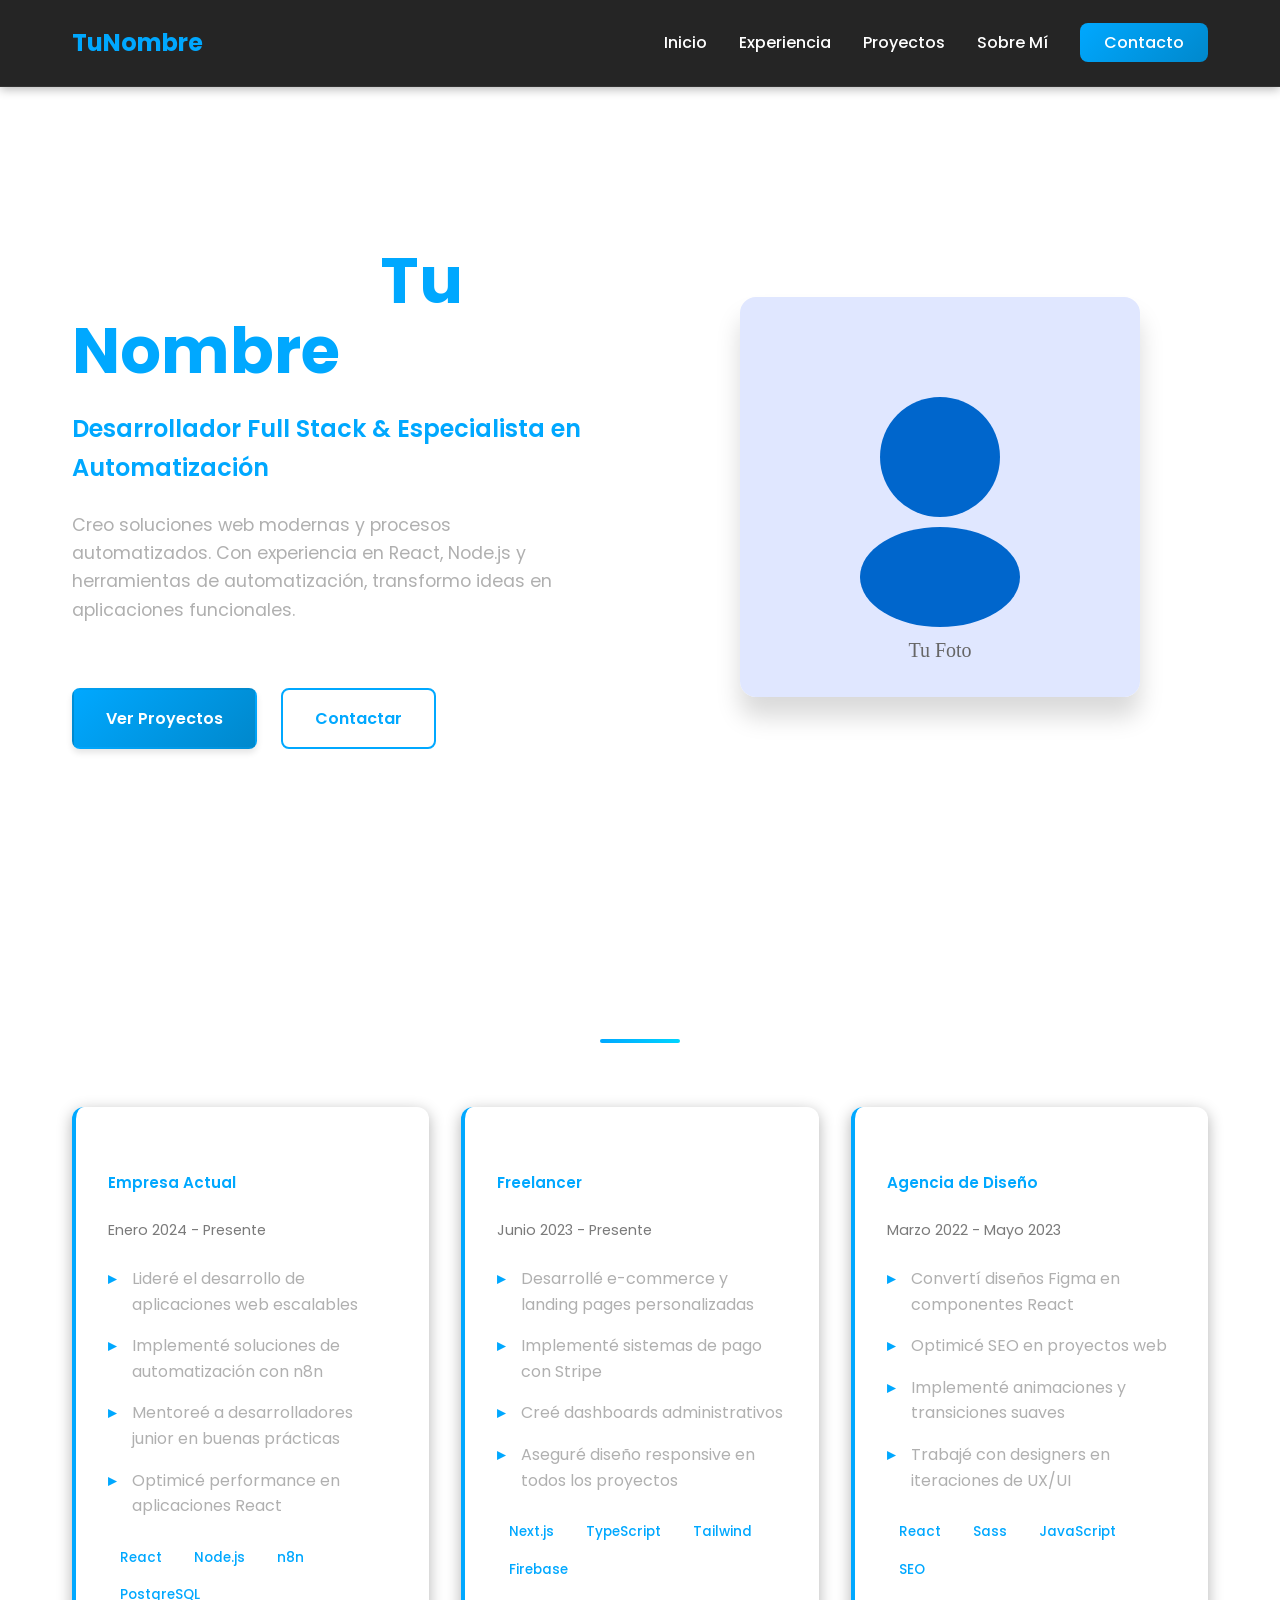
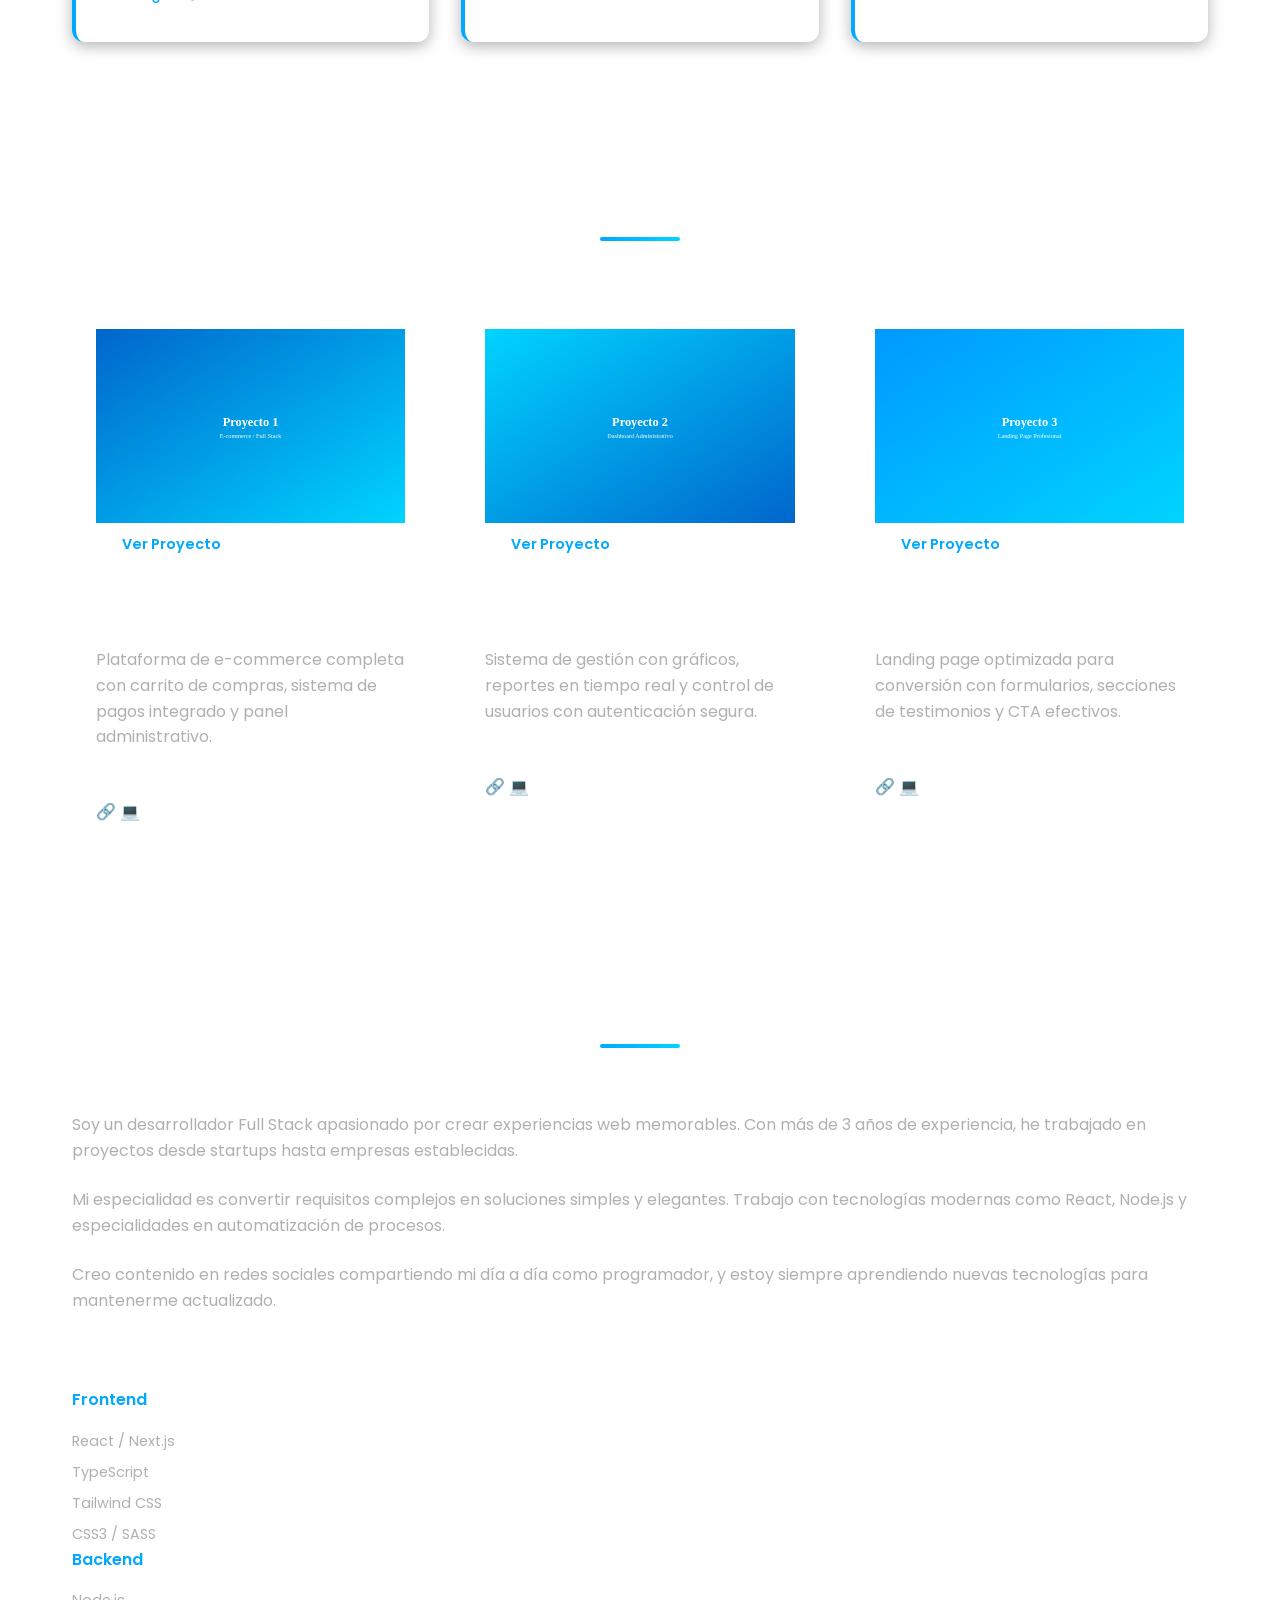
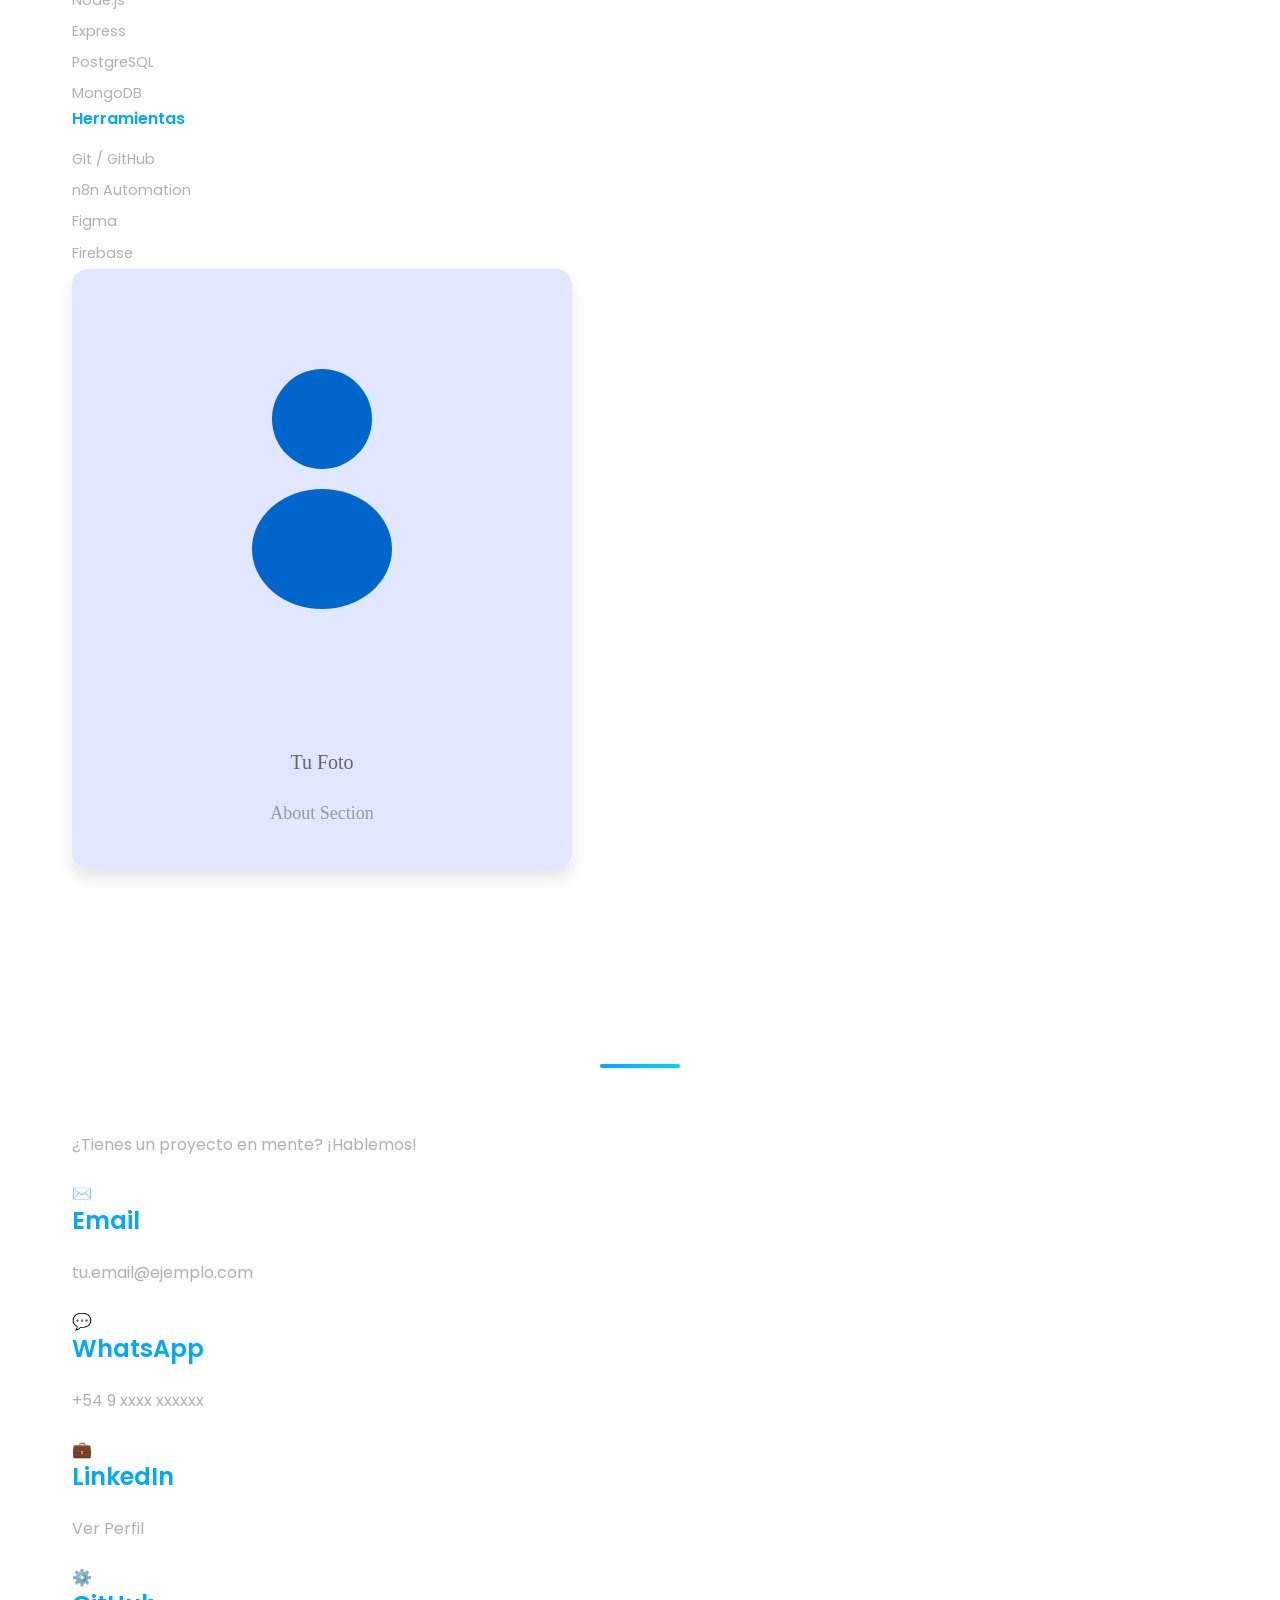
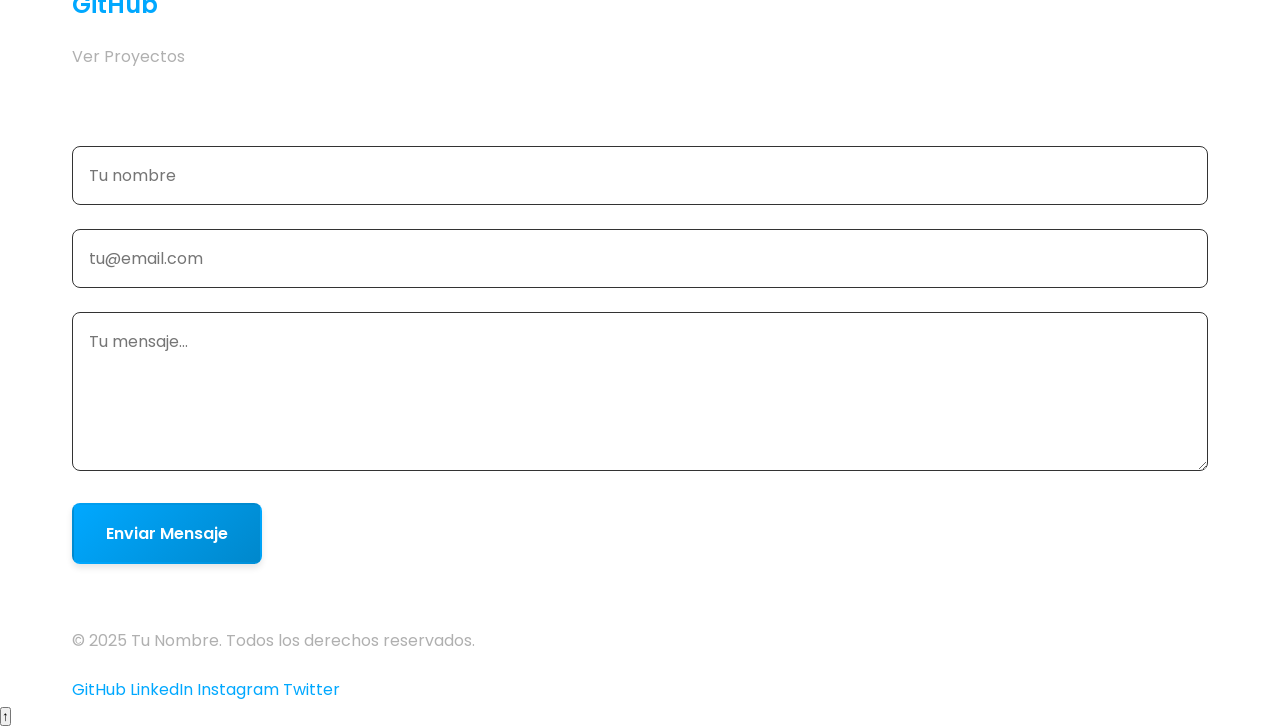
==== index.html @ 79c23ae3 "Initial commit - Portfolio Template (100% Vanilla HTML/CSS/JS)" ====
<!DOCTYPE html>
<html lang="es">
<head>
    <meta charset="UTF-8">
    <meta name="viewport" content="width=device-width, initial-scale=1.0">
    <meta name="description" content="Portfolio profesional - Desarrollador Full Stack">
    <meta name="author" content="Tu Nombre">
    <title>Mi Portfolio | Desarrollador Full Stack</title>
    
    <!-- Preconnect para Google Fonts -->
    <link rel="preconnect" href="https://fonts.googleapis.com">
    <link rel="preconnect" href="https://fonts.gstatic.com" crossorigin>
    
    <!-- Google Fonts -->
    <link href="https://fonts.googleapis.com/css2?family=Poppins:wght@300;400;500;600;700&family=JetBrains+Mono:wght@400;600&display=swap" rel="stylesheet">
    
    <!-- CSS -->
    <link rel="stylesheet" href="css/styles.css">
</head>
<body>
    <!-- Navigation -->
    <nav class="navbar" id="navbar">
        <div class="navbar-container">
            <div class="navbar-brand">
                <a href="#top" class="logo">TuNombre</a>
            </div>
            
            <button class="mobile-menu-btn" id="mobileMenuBtn" aria-label="Toggle menu">
                <span class="hamburger"></span>
            </button>
            
            <ul class="nav-menu" id="navMenu">
                <li><a href="#top" class="nav-link">Inicio</a></li>
                <li><a href="#experiencia" class="nav-link">Experiencia</a></li>
                <li><a href="#proyectos" class="nav-link">Proyectos</a></li>
                <li><a href="#sobre-mi" class="nav-link">Sobre Mí</a></li>
                <li><a href="#contacto" class="nav-link cta">Contacto</a></li>
            </ul>
        </div>
    </nav>

    <!-- Hero Section -->
    <section class="hero" id="top">
        <div class="container">
            <div class="hero-content">
                <h1 class="hero-title">Hola, soy <span class="highlight">Tu Nombre</span></h1>
                <p class="hero-subtitle">Desarrollador Full Stack & Especialista en Automatización</p>
                <p class="hero-description">
                    Creo soluciones web modernas y procesos automatizados. Con experiencia en React, 
                    Node.js y herramientas de automatización, transformo ideas en aplicaciones funcionales.
                </p>
                <div class="hero-buttons">
                    <a href="#proyectos" class="btn btn-primary">Ver Proyectos</a>
                    <a href="#contacto" class="btn btn-secondary">Contactar</a>
                </div>
            </div>
            <div class="hero-image">
                <img src="assets/images/profile.svg" alt="Tu Nombre" class="profile-img" loading="lazy">
            </div>
        </div>
    </section>

    <!-- Experience Section -->
    <section class="experience" id="experiencia">
        <div class="container">
            <h2 class="section-title">Experiencia Laboral</h2>
            
            <div class="experience-grid">
                <!-- Experience Card 1 -->
                <div class="experience-card">
                    <div class="experience-header">
                        <h3>Desarrollador Senior</h3>
                        <p class="company">Empresa Actual</p>
                    </div>
                    <p class="date">Enero 2024 - Presente</p>
                    <ul class="responsibilities">
                        <li>Lideré el desarrollo de aplicaciones web escalables</li>
                        <li>Implementé soluciones de automatización con n8n</li>
                        <li>Mentoreé a desarrolladores junior en buenas prácticas</li>
                        <li>Optimicé performance en aplicaciones React</li>
                    </ul>
                    <div class="tech-stack">
                        <span class="tech-tag">React</span>
                        <span class="tech-tag">Node.js</span>
                        <span class="tech-tag">n8n</span>
                        <span class="tech-tag">PostgreSQL</span>
                    </div>
                </div>

                <!-- Experience Card 2 -->
                <div class="experience-card">
                    <div class="experience-header">
                        <h3>Desarrollador Full Stack</h3>
                        <p class="company">Freelancer</p>
                    </div>
                    <p class="date">Junio 2023 - Presente</p>
                    <ul class="responsibilities">
                        <li>Desarrollé e-commerce y landing pages personalizadas</li>
                        <li>Implementé sistemas de pago con Stripe</li>
                        <li>Creé dashboards administrativos</li>
                        <li>Aseguré diseño responsive en todos los proyectos</li>
                    </ul>
                    <div class="tech-stack">
                        <span class="tech-tag">Next.js</span>
                        <span class="tech-tag">TypeScript</span>
                        <span class="tech-tag">Tailwind</span>
                        <span class="tech-tag">Firebase</span>
                    </div>
                </div>

                <!-- Experience Card 3 -->
                <div class="experience-card">
                    <div class="experience-header">
                        <h3>Front-End Developer</h3>
                        <p class="company">Agencia de Diseño</p>
                    </div>
                    <p class="date">Marzo 2022 - Mayo 2023</p>
                    <ul class="responsibilities">
                        <li>Convertí diseños Figma en componentes React</li>
                        <li>Optimicé SEO en proyectos web</li>
                        <li>Implementé animaciones y transiciones suaves</li>
                        <li>Trabajé con designers en iteraciones de UX/UI</li>
                    </ul>
                    <div class="tech-stack">
                        <span class="tech-tag">React</span>
                        <span class="tech-tag">Sass</span>
                        <span class="tech-tag">JavaScript</span>
                        <span class="tech-tag">SEO</span>
                    </div>
                </div>
            </div>
        </div>
    </section>

    <!-- Projects Section -->
    <section class="projects" id="proyectos">
        <div class="container">
            <h2 class="section-title">Proyectos Destacados</h2>
            
            <div class="projects-grid">
                <!-- Project 1 -->
                <div class="project-card">
                    <div class="project-image">
                        <img src="assets/images/project1.svg" alt="Nombre del Proyecto 1" loading="lazy">
                        <div class="project-overlay">
                            <a href="https://ejemplo1.com" target="_blank" class="btn btn-small">Ver Proyecto</a>
                        </div>
                    </div>
                    <div class="project-content">
                        <h3>E-commerce Tienda Online</h3>
                        <p class="project-description">
                            Plataforma de e-commerce completa con carrito de compras, 
                            sistema de pagos integrado y panel administrativo.
                        </p>
                        <div class="project-tech">
                            <span>Next.js</span>
                            <span>Tailwind</span>
                            <span>Stripe</span>
                            <span>PostgreSQL</span>
                        </div>
                        <div class="project-links">
                            <a href="https://ejemplo1.com" target="_blank" class="link-icon" title="Ver en vivo">🔗</a>
                            <a href="https://github.com" target="_blank" class="link-icon" title="Ver código">💻</a>
                        </div>
                    </div>
                </div>

                <!-- Project 2 -->
                <div class="project-card">
                    <div class="project-image">
                        <img src="assets/images/project2.svg" alt="Nombre del Proyecto 2" loading="lazy">
                        <div class="project-overlay">
                            <a href="https://ejemplo2.com" target="_blank" class="btn btn-small">Ver Proyecto</a>
                        </div>
                    </div>
                    <div class="project-content">
                        <h3>Dashboard Administrativo</h3>
                        <p class="project-description">
                            Sistema de gestión con gráficos, reportes en tiempo real 
                            y control de usuarios con autenticación segura.
                        </p>
                        <div class="project-tech">
                            <span>React</span>
                            <span>Chart.js</span>
                            <span>Node.js</span>
                            <span>MongoDB</span>
                        </div>
                        <div class="project-links">
                            <a href="https://ejemplo2.com" target="_blank" class="link-icon" title="Ver en vivo">🔗</a>
                            <a href="https://github.com" target="_blank" class="link-icon" title="Ver código">💻</a>
                        </div>
                    </div>
                </div>

                <!-- Project 3 -->
                <div class="project-card">
                    <div class="project-image">
                        <img src="assets/images/project3.svg" alt="Nombre del Proyecto 3" loading="lazy">
                        <div class="project-overlay">
                            <a href="https://ejemplo3.com" target="_blank" class="btn btn-small">Ver Proyecto</a>
                        </div>
                    </div>
                    <div class="project-content">
                        <h3>Landing Page Profesional</h3>
                        <p class="project-description">
                            Landing page optimizada para conversión con formularios, 
                            secciones de testimonios y CTA efectivos.
                        </p>
                        <div class="project-tech">
                            <span>HTML5</span>
                            <span>CSS3</span>
                            <span>JavaScript</span>
                            <span>Responsive</span>
                        </div>
                        <div class="project-links">
                            <a href="https://ejemplo3.com" target="_blank" class="link-icon" title="Ver en vivo">🔗</a>
                            <a href="https://github.com" target="_blank" class="link-icon" title="Ver código">💻</a>
                        </div>
                    </div>
                </div>
            </div>
        </div>
    </section>

    <!-- About Section -->
    <section class="about" id="sobre-mi">
        <div class="container">
            <h2 class="section-title">Sobre Mí</h2>
            
            <div class="about-content">
                <div class="about-text">
                    <p>
                        Soy un desarrollador Full Stack apasionado por crear experiencias web memorables. 
                        Con más de 3 años de experiencia, he trabajado en proyectos desde startups hasta empresas establecidas.
                    </p>
                    <p>
                        Mi especialidad es convertir requisitos complejos en soluciones simples y elegantes. 
                        Trabajo con tecnologías modernas como React, Node.js y especialidades en automatización de procesos.
                    </p>
                    <p>
                        Creo contenido en redes sociales compartiendo mi día a día como programador, 
                        y estoy siempre aprendiendo nuevas tecnologías para mantenerme actualizado.
                    </p>
                    
                    <div class="skills-section">
                        <h3>Habilidades Principales</h3>
                        <div class="skills-grid">
                            <div class="skill-group">
                                <h4>Frontend</h4>
                                <ul>
                                    <li>React / Next.js</li>
                                    <li>TypeScript</li>
                                    <li>Tailwind CSS</li>
                                    <li>CSS3 / SASS</li>
                                </ul>
                            </div>
                            <div class="skill-group">
                                <h4>Backend</h4>
                                <ul>
                                    <li>Node.js</li>
                                    <li>Express</li>
                                    <li>PostgreSQL</li>
                                    <li>MongoDB</li>
                                </ul>
                            </div>
                            <div class="skill-group">
                                <h4>Herramientas</h4>
                                <ul>
                                    <li>Git / GitHub</li>
                                    <li>n8n Automation</li>
                                    <li>Figma</li>
                                    <li>Firebase</li>
                                </ul>
                            </div>
                        </div>
                    </div>
                </div>
                
                <div class="about-image">
                    <img src="assets/images/about.svg" alt="Sobre mí" class="about-img" loading="lazy">
                </div>
            </div>
        </div>
    </section>

    <!-- Contact Section -->
    <section class="contact" id="contacto">
        <div class="container">
            <h2 class="section-title">Contacto</h2>
            
            <div class="contact-content">
                <p class="contact-intro">¿Tienes un proyecto en mente? ¡Hablemos!</p>
                
                <div class="contact-methods">
                    <a href="mailto:tu.email@ejemplo.com" class="contact-card">
                        <div class="contact-icon">✉️</div>
                        <h3>Email</h3>
                        <p>tu.email@ejemplo.com</p>
                    </a>
                    
                    <a href="https://wa.me/tunumero" target="_blank" class="contact-card">
                        <div class="contact-icon">💬</div>
                        <h3>WhatsApp</h3>
                        <p>+54 9 xxxx xxxxxx</p>
                    </a>
                    
                    <a href="https://linkedin.com/in/tunombre" target="_blank" class="contact-card">
                        <div class="contact-icon">💼</div>
                        <h3>LinkedIn</h3>
                        <p>Ver Perfil</p>
                    </a>
                    
                    <a href="https://github.com/tunombre" target="_blank" class="contact-card">
                        <div class="contact-icon">⚙️</div>
                        <h3>GitHub</h3>
                        <p>Ver Proyectos</p>
                    </a>
                </div>

                <div class="contact-form">
                    <h3>Envíame un mensaje</h3>
                    <form id="contactForm" class="form">
                        <div class="form-group">
                            <input 
                                type="text" 
                                id="name" 
                                name="name" 
                                placeholder="Tu nombre" 
                                required
                                aria-label="Nombre"
                            >
                        </div>
                        
                        <div class="form-group">
                            <input 
                                type="email" 
                                id="email" 
                                name="email" 
                                placeholder="tu@email.com" 
                                required
                                aria-label="Email"
                            >
                        </div>
                        
                        <div class="form-group">
                            <textarea 
                                id="message" 
                                name="message" 
                                placeholder="Tu mensaje..." 
                                rows="5" 
                                required
                                aria-label="Mensaje"
                            ></textarea>
                        </div>
                        
                        <button type="submit" class="btn btn-primary">Enviar Mensaje</button>
                        <p id="formMessage" class="form-message" style="display: none;"></p>
                    </form>
                </div>
            </div>
        </div>
    </section>

    <!-- Footer -->
    <footer class="footer">
        <div class="container">
            <div class="footer-content">
                <p>&copy; 2025 Tu Nombre. Todos los derechos reservados.</p>
                <div class="social-links">
                    <a href="https://github.com/tunombre" target="_blank" aria-label="GitHub">GitHub</a>
                    <a href="https://linkedin.com/in/tunombre" target="_blank" aria-label="LinkedIn">LinkedIn</a>
                    <a href="https://instagram.com/tunombre" target="_blank" aria-label="Instagram">Instagram</a>
                    <a href="https://twitter.com/tunombre" target="_blank" aria-label="Twitter">Twitter</a>
                </div>
            </div>
        </div>
    </footer>

    <!-- Scroll to Top Button -->
    <button class="scroll-to-top" id="scrollToTop" aria-label="Ir al inicio">↑</button>

    <!-- JavaScript -->
    <script src="js/main.js" defer></script>
</body>
</html>
---- css/styles.css ----
/* ==========================================
   VARIABLES & BASE STYLES
   ========================================== */

:root {
    /* Colors - Dark Theme */
    --primary-color: #00a8ff;
    --primary-dark: #0088cc;
    --primary-light: #1a3a52;
    --secondary-color: #00d4ff;
    --text-dark: #ffffff;
    --text-light: #b0b0b0;
    --text-lighter: #7a7a7a;
    --bg-dark: #0f0f0f;
    --bg-card: #1a1a1a;
    --bg-light: #252525;
    --border-color: #333333;
    --success: #10b981;
    --error: #ff6b6b;
    --warning: #ffa500;

    /* Typography */
    --font-primary: 'Poppins', sans-serif;
    --font-mono: 'JetBrains Mono', monospace;

    /* Spacing */
    --spacing-xs: 0.5rem;
    --spacing-sm: 1rem;
    --spacing-md: 1.5rem;
    --spacing-lg: 2rem;
    --spacing-xl: 3rem;
    --spacing-2xl: 4rem;

    /* Breakpoints */
    --breakpoint-mobile: 480px;
    --breakpoint-tablet: 768px;
    --breakpoint-desktop: 1024px;
    --breakpoint-wide: 1280px;

    /* Transitions */
    --transition-fast: 0.2s ease;
    --transition-normal: 0.3s ease;
    --transition-slow: 0.5s ease;

    /* Shadows */
    --shadow-sm: 0 1px 2px rgba(0, 0, 0, 0.05);
    --shadow-md: 0 4px 6px rgba(0, 0, 0, 0.1);
    --shadow-lg: 0 10px 15px rgba(0, 0, 0, 0.1);
    --shadow-xl: 0 20px 25px rgba(0, 0, 0, 0.15);
}

/* Dark theme is default - no additional dark mode needed */

/* ==========================================
   RESET & GLOBAL
   ========================================== */

* {
    margin: 0;
    padding: 0;
    box-sizing: border-box;
}

html {
    scroll-behavior: smooth;
    scroll-padding-top: 80px;
}

body {
    font-family: var(--font-primary);
    color: var(--text-dark);
    background-color: var(--bg-white);
    line-height: 1.6;
    overflow-x: hidden;
}

a {
    color: var(--primary-color);
    text-decoration: none;
    transition: color var(--transition-fast);
}
dark
a:hover {
    color: var(--primary-dark);
}

img {
    max-width: 100%;
    height: auto;
    display: block;
}

/* ==========================================
   TYPOGRAPHY
   ========================================== */

h1, h2, h3, h4, h5, h6 {
    font-weight: 600;
    line-height: 1.2;
    margin-bottom: var(--spacing-md);
}

h1 { font-size: 3rem; }
h2 { font-size: 2.25rem; }
h3 { font-size: 1.5rem; }
h4 { font-size: 1.25rem; }
h5 { font-size: 1.1rem; }
h6 { font-size: 1rem; }

p {
    margin-bottom: var(--spacing-md);
    color: var(--text-light);
}

.highlight {
    color: var(--primary-color);
    font-weight: 700;
}

/* ==========================================
   CONTAINER & LAYOUT
   ========================================== */

.container {
    max-width: 1200px;
    margin: 0 auto;
    padding: 0 var(--spacing-lg);
}

section {
    padding: var(--spacing-2xl) 0;
}

.section-title {
    text-align: center;
    margin-bottom: var(--spacing-2xl);
    position: relative;
    display: inline-block;
    width: 100%;
}

.section-title::after {
    content: '';
    display: block;
    width: 80px;
    height: 4px;
    background: linear-gradient(90deg, var(--primary-color), var(--secondary-color));
    margin: var(--spacing-md) auto 0;
    border-radius: 2px;
}

/* ==========================================
   BUTTONS
   ========================================== */

.btn {
    display: inline-flex;
    align-items: center;
    justify-content: center;
    padding: var(--spacing-sm) var(--spacing-lg);
    border: 2px solid transparent;
    border-radius: 8px;
    font-weight: 600;
    cursor: pointer;
    transition: all var(--transition-normal);
    font-size: 1rem;
    font-family: var(--font-primary);
    text-transform: none;
}

.btn-primary {
    background: linear-gradient(135deg, var(--primary-color), var(--primary-dark));
    color: var(--bg-white);
    box-shadow: var(--shadow-md);
}

.btn-primary:hover {
    transform: translateY(-2px);
    box-shadow: var(--shadow-lg);
}

.btn-secondary {
    background: transparent;
    color: var(--primary-color);
    border-color: var(--primary-color);
}

.btn-secondary:hover {
    background: var(--primary-light);
}

.btn-small {
    padding: var(--spacing-xs) var(--spacing-md);
    font-size: 0.9rem;
}

/* ==========================================
   FORMS
   ========================================== */

.form-group {
    margin-bottom: var(--spacing-md);
}

.form-group input,
.form-group textarea {
    width: 100%;
    padding: var(--spacing-sm);
    border: 1px solid var(--border-color);
    border-radius: 8px;
    font-family: var(--font-primary);
    font-size: 1rem;
    color: var(--text-dark);
    background-color: rgba(255, 255, 255, 0.05);
    transition: all var(--transition-fast);
}

.form-group input:focus,
.form-group textarea:focus {
    outline: none;
    border-color: var(--primary-color);
    background-color: rgba(0, 168, 255, 0.05);
    box-shadow: 0 0 0 3px rgba(0, 168, 255, 0.1);
}

.form-message {
    margin-top: var(--spacing-md);
    padding: var(--spacing-sm);
    border-radius: 8px;
    font-weight: 500;
}

.form-message.success {
    background-color: #d1fae5;
    color: #065f46;
    border: 1px solid #a7f3d0;
}

.form-message.error {
    background-color: #fee2e2;
    color: #7f1d1d;
    border: 1px solid #fca5a5;
}

/* ==========================================
   NAVBAR
   ========================================== */

.navbar {
    background: rgba(26, 26, 26, 0.95);
    box-shadow: 0 2px 10px rgba(0, 0, 0, 0.3);
    position: sticky;
    top: 0;
    z-index: 1000;
    transition: all var(--transition-normal);
    border-bottom: 1px solid var(--border-color);
}

.navbar.scrolled {
    box-shadow: 0 4px 20px rgba(0, 0, 0, 0.5);
    backdrop-filter: blur(10px);
    background: rgba(15, 15, 15, 0.98);
}

.navbar-container {
    max-width: 1200px;
    margin: 0 auto;
    padding: var(--spacing-md) var(--spacing-lg);
    display: flex;
    justify-content: space-between;
    align-items: center;
}

.navbar-brand {
    display: flex;
    align-items: center;
}

.logo {
    font-size: 1.5rem;
    font-weight: 700;
    color: var(--primary-color);
    transition: transform var(--transition-fast);
}

.logo:hover {
    transform: scale(1.05);
}

.nav-menu {
    display: flex;
    list-style: none;
    gap: var(--spacing-lg);
    align-items: center;
}

.nav-link {
    color: var(--text-dark);
    font-weight: 500;
    position: relative;
    transition: color var(--transition-fast);
}

.nav-link::after {
    content: '';
    position: absolute;
    width: 0;
    height: 2px;
    bottom: -5px;
    left: 0;
    background: var(--primary-color);
    transition: width var(--transition-normal);
}

.nav-link:hover::after {
    width: 100%;
}

.nav-link.cta {
    background: linear-gradient(135deg, var(--primary-color), var(--primary-dark));
    color: var(--bg-white);
    padding: var(--spacing-xs) var(--spacing-md);
    border-radius: 8px;
}

.nav-link.cta::after {
    display: none;
}

/* Mobile Menu */
.mobile-menu-btn {
    display: none;
    background: none;
    border: none;
    cursor: pointer;
    flex-direction: column;
    gap: 6px;
    padding: var(--spacing-xs);
}

.hamburger {
    width: 24px;
    height: 2px;
    background: var(--text-dark);
    border-radius: 2px;
    transition: all var(--transition-normal);
    display: block;
}

.hamburger::before,
.hamburger::after {
    content: '';
    display: block;
    width: 24px;
    height: 2px;
    background: var(--text-dark);
    border-radius: 2px;
    transition: all var(--transition-normal);
}

/* ==========================================
   HERO SECTION
   ========================================== */

.hero {
    padding: var(--spacing-2xl) 0;rgba(0, 168, 255, 0.05) 0%, rgba(0, 212, 255, 0.02) 100%);
    min-height: calc(100vh - 80px);
    display: flex;
    align-items: center;
    border-bottom: 1px solid var(--border-color)
    align-items: center;
}

.hero .container {
    display: grid;
    grid-template-columns: 1fr 1fr;
    gap: var(--spacing-2xl);
    align-items: center;
}

.hero-content {
    display: flex;
    flex-direction: column;
    justify-content: center;
}

.hero-title {
    font-size: clamp(2rem, 5vw, 4rem);
    margin-bottom: var(--spacing-md);
    line-height: 1.1;
}

.hero-subtitle {
    font-size: 1.5rem;
    color: var(--primary-color);
    margin-bottom: var(--spacing-md);
    font-weight: 600;
}

.hero-description {
    font-size: 1.1rem;
    margin-bottom: var(--spacing-lg);
    max-width: 500px;
}

.hero-buttons {
    display: flex;
    gap: var(--spacing-md);
    flex-wrap: wrap;
    margin-top: var(--spacing-lg);
}

.hero-image {
    display: flex;
    justify-content: center;
    align-items: center;
}

.profile-img {
    width: 100%;
    max-width: 400px;
    border-radius: 16px;
    box-shadow: var(--shadow-xl);
    object-fit: cover;
    animation: floatImage 3s ease-in-out infinite;
}

@keyframes floatImage {
    0%, 100% {
        transform: translateY(0px);
    }
    50% {
        transform: translateY(-20px);
    }
}

/* ==========================================
   EXPERIENCE SECTION
   ========================================== */
dark
.experience {
    background: var(--bg-light);
}

.experience-grid {
    display: grid;
    grid-template-columns: repeat(auto-fit, minmax(350px, 1fr));
    gap: var(--spacing-lg);
}

.experience-card {card);
    padding: var(--spacing-lg);
    border-radius: 12px;
    box-shadow: 0 4px 15px rgba(0, 0, 0, 0.3);
    transition: all var(--transition-normal);
    border-left: 4px solid var(--primary-color);
    border: 1px solid var(--bordermal);
    border-left: 4px solid var(--primary-color);
}

.experience-card:hover {
    transform: translateY(-5px);
    box-shadow: var(--shadow-lg);
}

.experience-header {
    margin-bottom: var(--spacing-md);
}

.experience-header h3 {
    font-size: 1.25rem;
    margin-bottom: var(--spacing-xs);
}

.company {
    color: var(--primary-color);
    font-weight: 600;
    font-size: 0.95rem;
}

.date {
    color: var(--text-lighter);
    font-size: 0.9rem;
    margin-bottom: var(--spacing-md);
}

.responsibilities {
    list-style: none;
    margin-bottom: var(--spacing-md);
}

.responsibilities li {
    color: var(--text-light);
    padding-left: var(--spacing-md);
    position: relative;
    margin-bottom: var(--spacing-sm);
}

.responsibilities li::before {
    content: '▸';
    position: absolute;
    left: 0;
    color: var(--primary-color);
    font-weight: bold;
}

.tech-stack {
    display: flex;
    flex-wrap: wrap;
    gap: var(--spacing-xs);
}

.tech-tag {
    display: inlrgba(0, 168, 255, 0.15);
    color: var(--primary-color);
    padding: 4px 12px;
    border-radius: 20px;
    font-size: 0.85rem;
    font-weight: 500;
    border: 1px solid rgba(0, 168, 255, 0.3)em;
    font-weight: 500;
}

/* ==========================================
   PROJECTS SECTION
   ========================================== */

.projects-grid {
    display: grid;
    grid-template-columns: repeat(auto-fit, minmax(320px, 1fr));
    gap: var(--spacing-lg);
}

.project-card {card);
    border-radius: 12px;
    overflow: hidden;
    box-shadow: 0 4px 15px rgba(0, 0, 0, 0.3
    box-shadow: var(--shadow-md);
    transition: all var(--transition-normal);
    border: 1px solid var(--border-color);
}

.project-card:hover {
    transform: translateY(-8px);
    box-shadow: var(--shadow-xl);
}

.project-image {
    position: relative;
    overflow: hidden;
    aspect-ratio: 16 / 10;
    background: var(--bg-light);
}

.project-image img {
    width: 100%;
    height: 100%;
    object-fit: cover;
    transition: transform var(--transition-normal);
}

.project-card:hover .project-image img {
    transform: scale(1.05);
}

.project-overlay {
    position: absolute;
    top: 0;
    left: 0;
    right: 0;
    bottom: 0;
    background: rgba(0, 102, 204, 0.9);
    display: flex;
    align-items: center;
    justify-content: center;
    opacity: 0;
    transition: opacity var(--transition-normal);
}

.project-card:hover .project-overlay {
    opacity: 1;
}

.project-content {
    padding: var(--spacing-lg);
}

.project-content h3 {
    margin-bottom: var(--spacing-sm);
}

.project-description {
    color: var(--text-light);
    font-size: 0.95rem;
    margin-bottom: var(--spacing-md);
}

.project-tech {
    display: flex;
    flex-wrap: wrap;
    gap: var(--spacing-xs);
    margin-bottom: var(--spacing-md);
}

.project-tech sprgba(0, 168, 255, 0.15);
    color: var(--primary-color);
    padding: 4px 12px;
    border-radius: 20px;
    font-size: 0.8rem;
    font-weight: 500;
    border: 1px solid rgba(0, 168, 255, 0.3)0px;
    font-size: 0.8rem;
    font-weight: 500;
}

.project-links {
    display: flex;
    gap: var(--spacing-md);
}

.link-icon {
    font-size: 1.5rem;
    transition: transform var(--transition-fast);
}

.link-icon:hover {
    transform: scale(1.2);
}

/* ==========================================
   ABOUT SECTION
   ========================================== */

.about .container {
    display: grid;
    grid-template-columns: 1fr 1fr;
    gap: var(--spacing-2xl);
    align-items: center;
}

.about-content {
    display: grid;
    grid-template-columns: 1fr 1fr;
    gap: var(--spacing-2xl);
    align-items: center;
}

.about-text p {
    margin-bottom: var(--spacing-md);
    line-height: 1.8;
}

.skills-section {
    margin-top: var(--spacing-lg);
}

.skills-section h3 {
    margin-bottom: var(--spacing-md);
}

.skills-grid {
    display: grid;
    grid-template-columns: repeat(auto-fit, minmax(150px, 1fr));
    gap: var(--spacing-md);
}card);
    padding: var(--spacing-md);
    border-radius: 8px;
    border: 1px solid var(--border-color)
    background: var(--bg-light);
    padding: var(--spacing-md);
    border-radius: 8px;
}

.skill-group h4 {
    color: var(--primary-color);
    margin-bottom: var(--spacing-sm);
    font-size: 1rem;
}

.skill-group ul {
    list-style: none;
}

.skill-group li {
    color: var(--text-light);
    font-size: 0.9rem;
    padding: 4px 0;
}

.about-image {
    text-align: center;
}

.about-img {
    border-radius: 16px;
    box-shadow: var(--shadow-lg);
    max-width: 100%;
}

/* ==========================================
   CONTACT SECTION
   ========================================== */

.contact {rgba(0, 168, 255, 0.08) 0%, rgba(0, 212, 255, 0.03
    background: linear-gradient(135deg, var(--primary-light) 0%, var(--bg-light) 100%);
}

.contact-intro {
    text-align: center;
    font-size: 1.25rem;
    margin-bottom: var(--spacing-2xl);
}

.contact-methods {
    display: grid;
    grid-template-columns: repeat(auto-fit, minmax(200px, 1fr));
    gap: var(--spacing-lg);
    margin-bottom: var(--spacing-2xl);
}

.contact-card {card);
    padding: var(--spacing-lg);
    border-radius: 12px;
    text-align: center;
    box-shadow: 0 4px 15px rgba(0, 0, 0, 0.3);
    transition: all var(--transition-normal);
    border: 1px solid var(--border-color)ion-normal);
    border: 2px solid transparent;
}

.contact-card:hover {
    transform: translateY(-5px);
    border-color: var(--primary-color);
    box-shadow: var(--shadow-lg);
}

.contact-icon {
    font-size: 2.5rem;
    margin-bottom: var(--spacing-md);
}

.contact-card h3 {
    margin-bottom: var(--spacing-sm);
}

.contact-card p {
    margin: 0;
}

.contact-form {
    background: var(--bg-card);
    padding: var(--spacing-2xl);
    border-radius: 12px;
    box-shadow: 0 4px 15px rgba(0, 0, 0, 0.3);
    max-width: 600px;
    margin: 0 auto;
    border: 1px solid var(--border-color);
}

.contact-form h3 {
    text-align: center;
    margin-bottom: var(--spacing-lg);
}

.contact-form .btn {
    width: 100%;
    margin-top: var(--spacing-md);
}

/* ==========================================
   FOOTERbg-card);
    color: var(--text-dark);
    padding: var(--spacing-lg) 0;
    border-top: 1px solid var(--border-color)
.footer {
    background: var(--text-dark);
    color: var(--bg-white);
    padding: var(--spacing-lg) 0;
}

.footer-content {
    display: flex;
    justify-content: space-between;
    align-items: center;
    flex-wrap: wrap;
    gap: var(--spacing-lg);
}

.footer-content p {
    margin: 0;
    color: var(--text-lighter);
}

.social-links {
    display: flex;
    gap: var(--sptext-light);
}

.social-links a {
    color: var(--bg-white);
    transition: color var(--transition-fast);
}

.social-links a:hover {
    color: var(--primary-color);
}

/* ==========================================
   SCROLL TO TOP BUTTON
   ========================================== */

.scroll-to-top {
    position: fixed;
    bottom: 2rem;
    right: 2rem;
    width: 50px;
    height: 50px;
    background: linear-gradient(135deg, var(--primary-color), var(--primary-dark));
    color: var(--bg-white);
    border: none;
    border-radius: 50%;
    cursor: pointer;
    font-size: 1.5rem;
    display: none;
    align-items: center;
    justify-content: center;
    box-shadow: var(--shadow-lg);
    transition: all var(--transition-normal);
    z-index: 999;
}

.scroll-to-top.visible {
    display: flex;
}

.scroll-to-top:hover {
    transform: translateY(-5px);
    box-shadow: var(--shadow-xl);
}

/* ==========================================
   RESPONSIVE DESIGN
   ========================================== */

/* Tablet (768px) */
@media (max-width: 768px) {
    :root {
        --spacing-xl: 2rem;
        --spacing-2xl: 3rem;
    }

    h1 { font-size: 2rem; }
    h2 { font-size: 1.75rem; }

    .container {
        padding: 0 var(--spacing-md);
    }

    section {
        padding: var(--spacing-xl) 0;
    }

    /* Navbar */
    .mobile-menu-btn {
        display: flex;
    }

    .nav-menu {
        position: absolute;card);
        flex-direction: column;
        gap: 0;
        max-height: 0;
        overflow: hidden;
        transition: max-height var(--transition-normal);
        box-shadow: 0 4px 15px rgba(0, 0, 0, 0.3);
        border-bottom: 1px solid var(--border-color
        max-height: 0;
        overflow: hidden;
        transition: max-height var(--transition-normal);
        box-shadow: var(--shadow-md);
    }

    .nav-menu.active {
        max-height: 400px;
    }rgba(255, 255, 255, 0.1

    .nav-menu li {
        width: 100%;
        border-bottom: 1px solid var(--border-color);
    }

    .nav-menu li a {
        display: block;
        padding: var(--spacing-md) var(--spacing-lg);
    }

    .nav-link::after {
        display: none;
    }

    /* Hero */
    .hero .container {
        grid-template-columns: 1fr;
    }

    .hero-buttons {
        flex-direction: column;
    }

    .btn {
        width: 100%;
    }

    /* About */
    .about .container,
    .about-content {
        grid-template-columns: 1fr;
    }

    /* Footer */
    .footer-content {
        flex-direction: column;
        text-align: center;
    }

    .social-links {
        justify-content: center;
    }
}

/* Mobile (480px) */
@media (max-width: 480px) {
    :root {
        --spacing-lg: 1rem;
        --spacing-xl: 1.5rem;
        --spacing-2xl: 2rem;
    }

    h1 { font-size: 1.5rem; }
    h2 { font-size: 1.25rem; }
    h3 { font-size: 1.1rem; }

    .hero-title {
        font-size: 1.5rem;
    }

    .hero-subtitle {
        font-size: 1.1rem;
    }

    .section-title::after {
        width: 60px;
    }

    .experience-grid,
    .projects-grid,
    .contact-methods {
        grid-template-columns: 1fr;
    }

    .contact-form {
        padding: var(--spacing-lg);
    }

    .skills-grid {
        grid-template-columns: 1fr;
    }

    .scroll-to-top {
        width: 40px;
        height: 40px;
        font-size: 1.2rem;
        bottom: 1rem;
        right: 1rem;
    }

    .btn {
        padding: var(--spacing-sm) var(--spacing-md);
        font-size: 0.9rem;
    }
}

/* Print Styles */
@media print {
    .navbar,
    .scroll-to-top,
    .contact-form {
        display: none;
    }

    body {
        background: var(--bg-white);
    }

    a {
        color: inherit;
    }
}
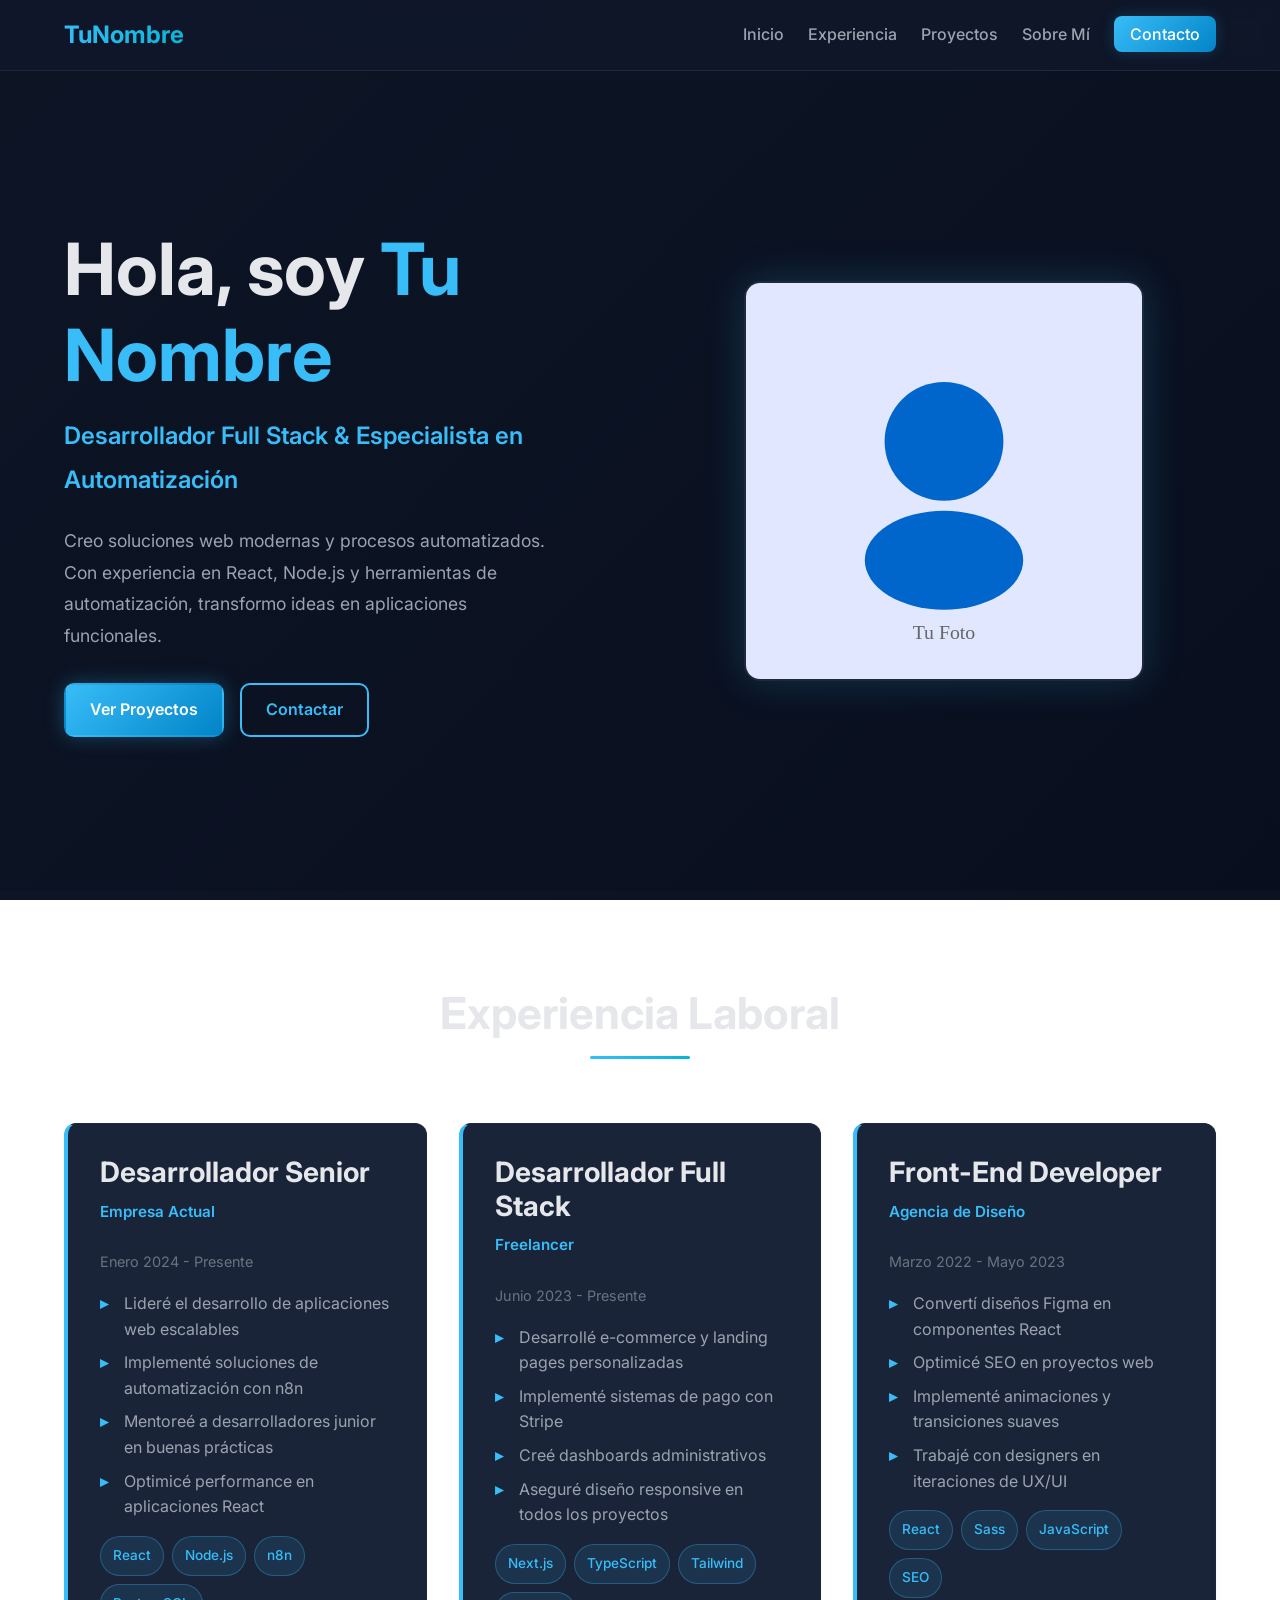
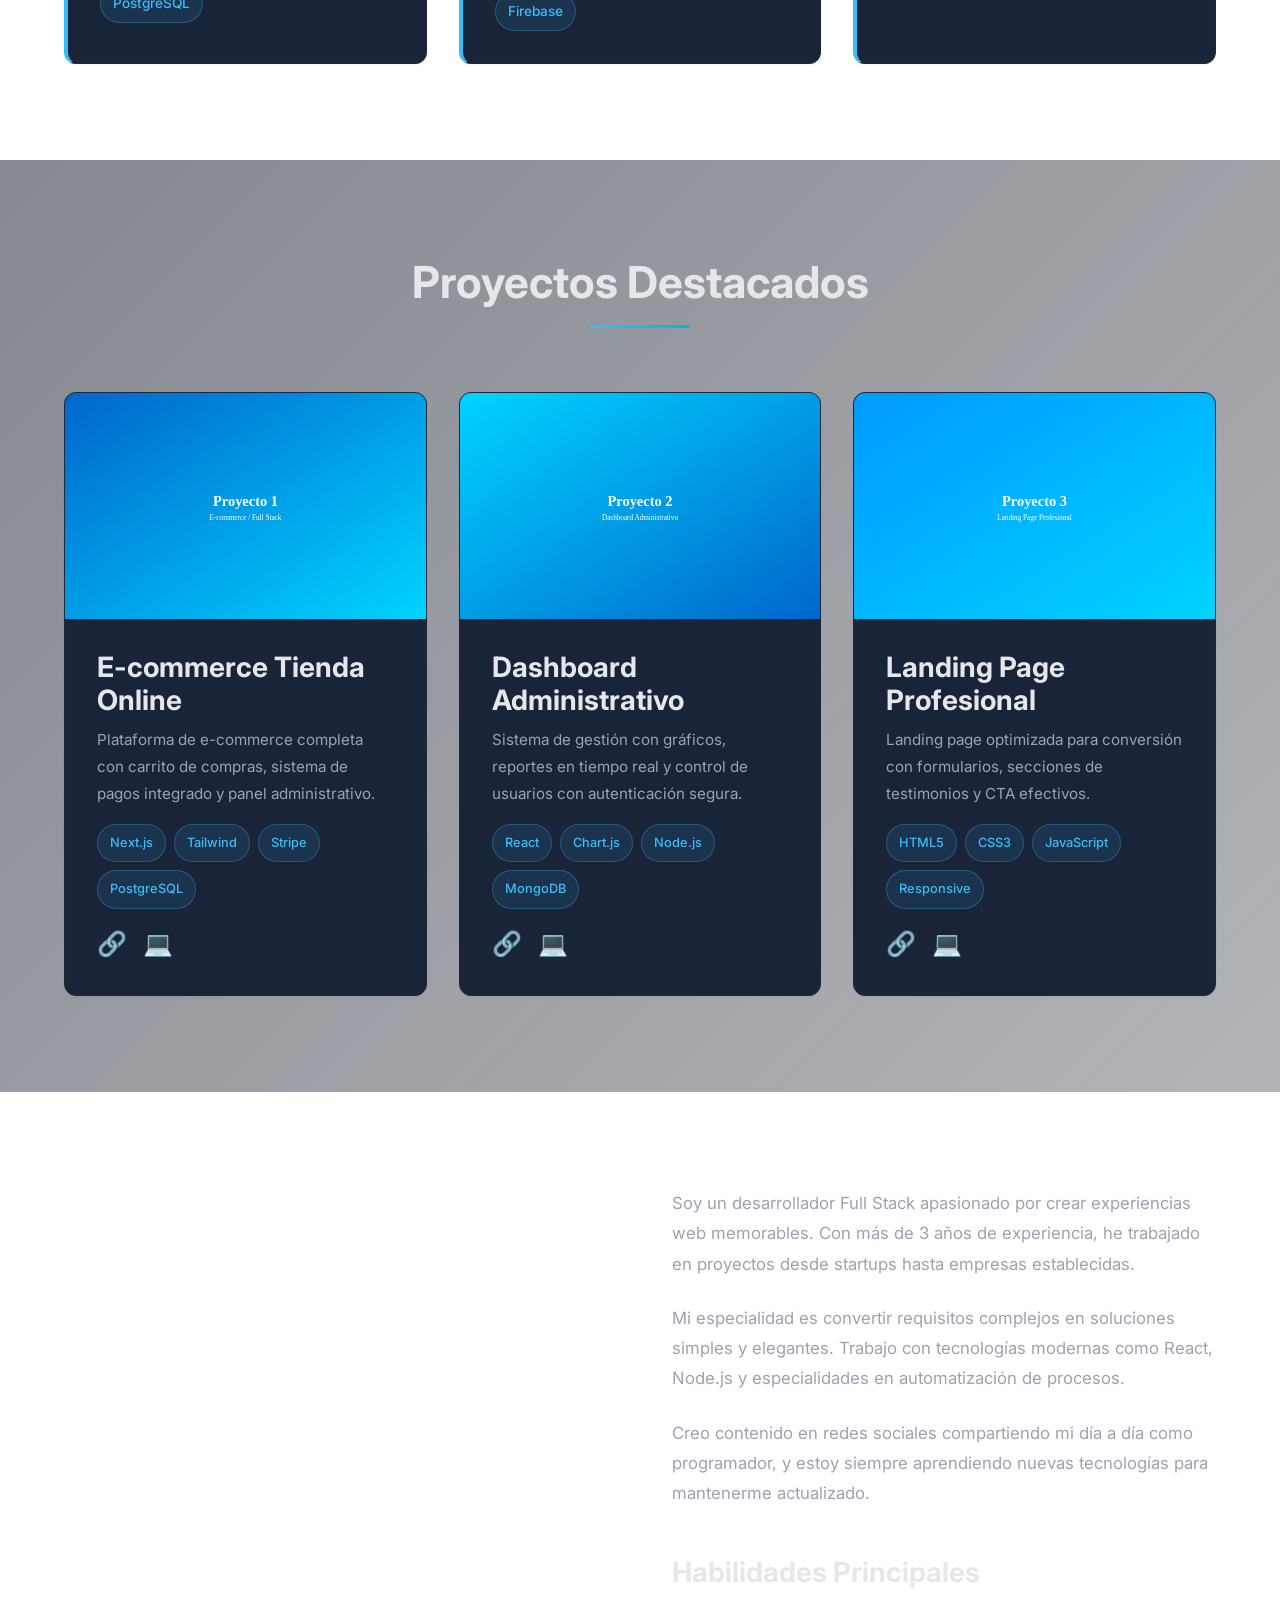
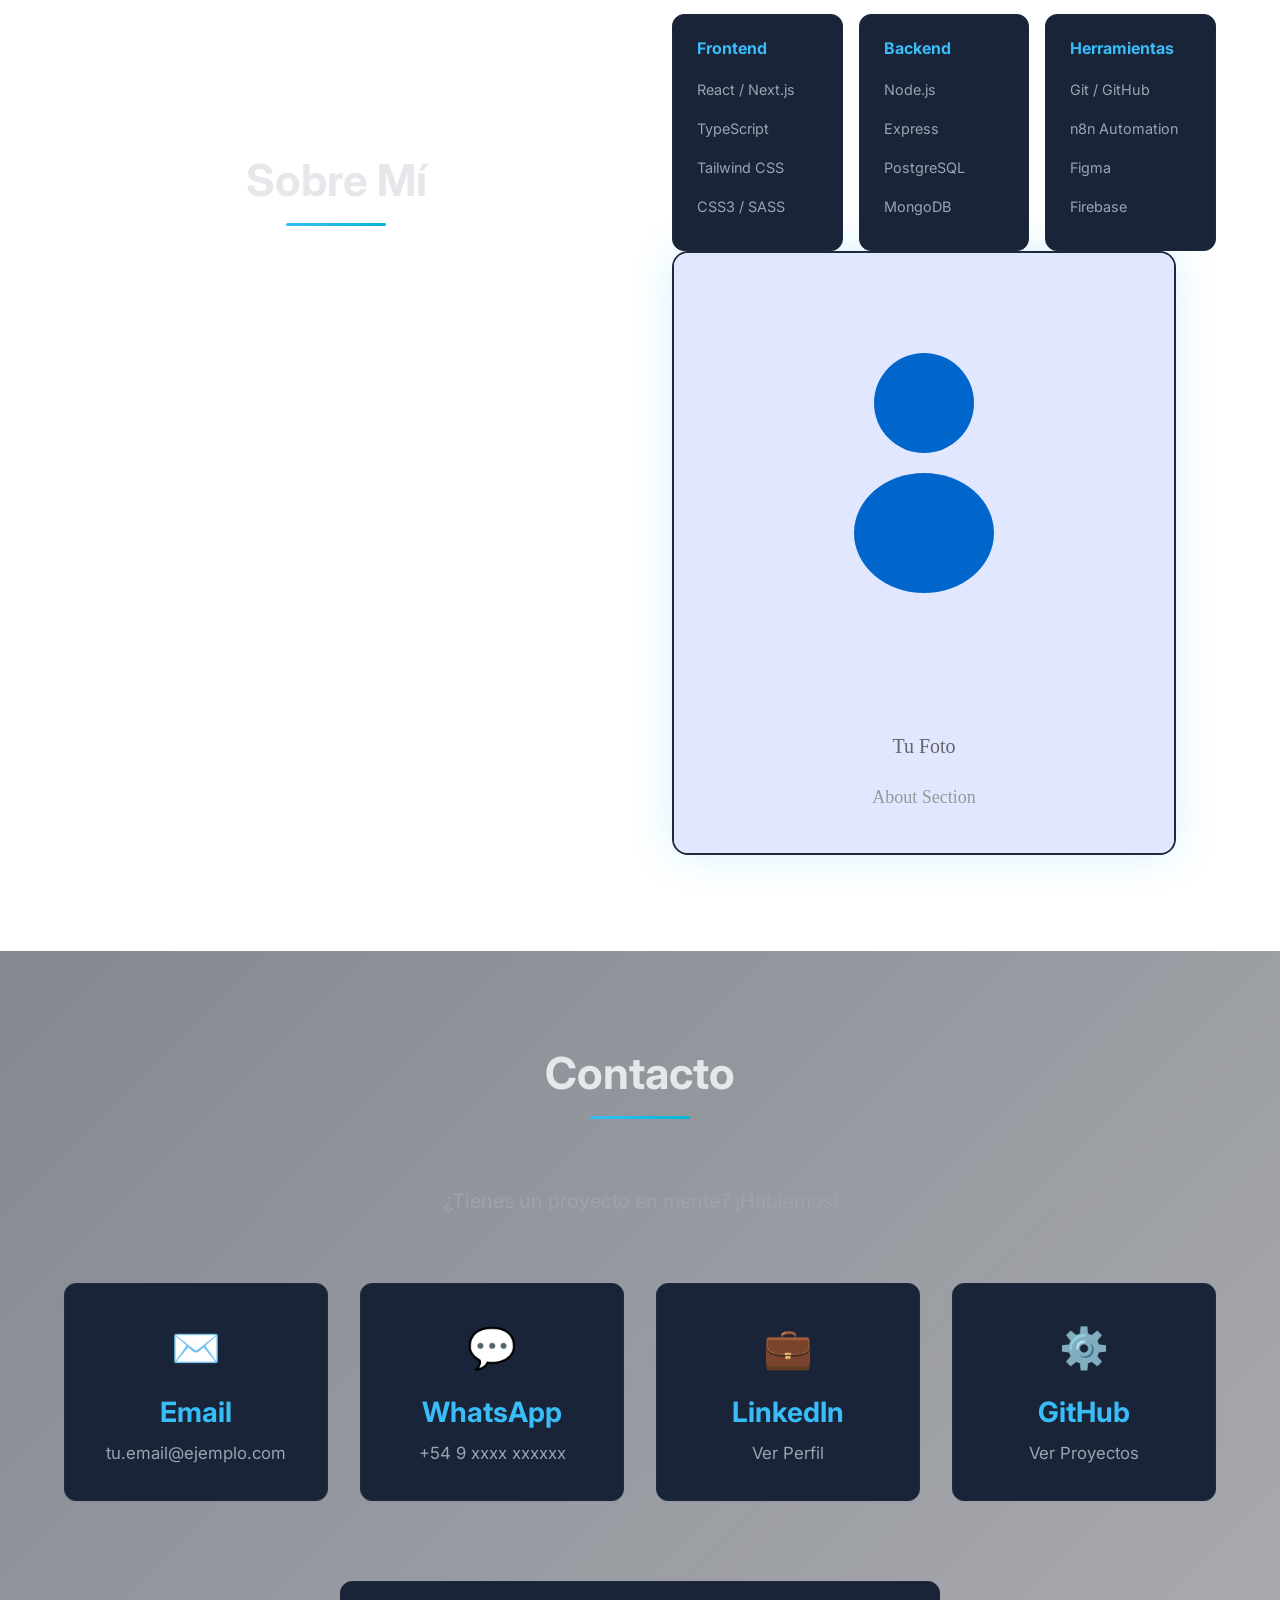
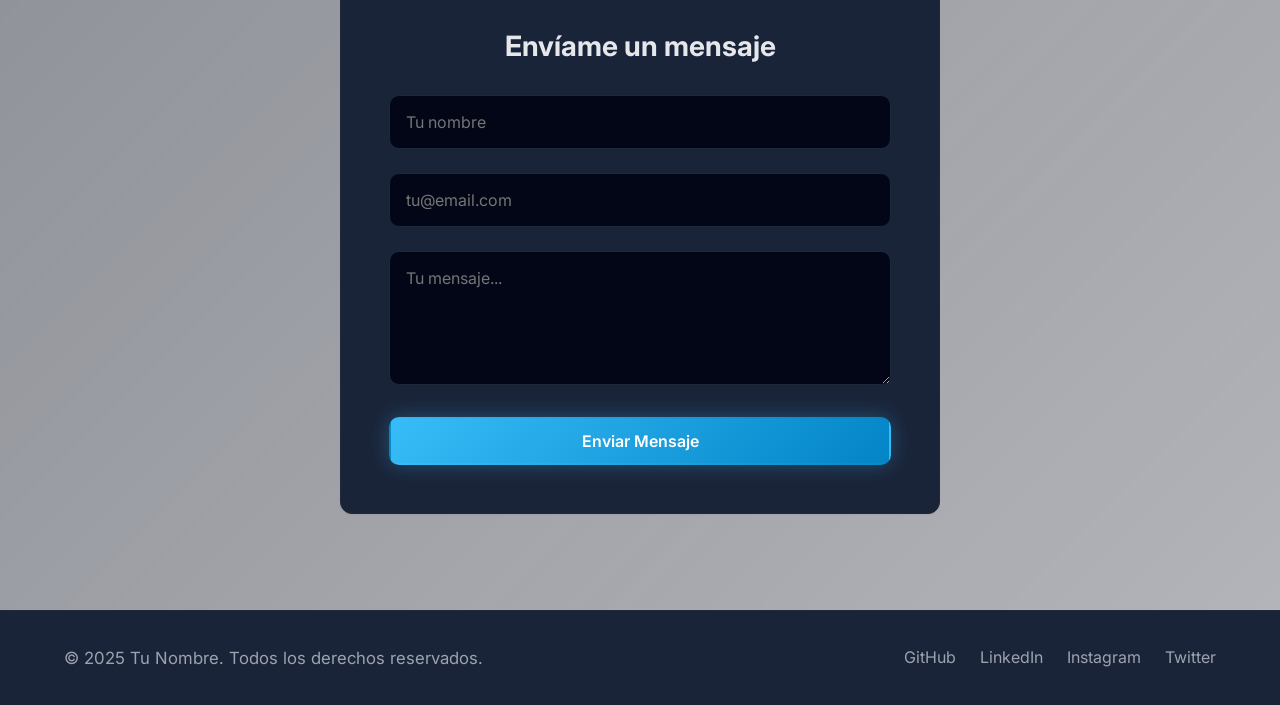
==== commit 8907d3d0: "Refactor design - Premium dark theme with modern UI/UX" ====
--- a/index.html
+++ b/index.html
@@ -12,7 +12,7 @@
     <link rel="preconnect" href="https://fonts.gstatic.com" crossorigin>
     
     <!-- Google Fonts -->
-    <link href="https://fonts.googleapis.com/css2?family=Poppins:wght@300;400;500;600;700&family=JetBrains+Mono:wght@400;600&display=swap" rel="stylesheet">
+    <link href="https://fonts.googleapis.com/css2?family=Inter:wght@400;500;600;700&family=JetBrains+Mono:wght@400;600&display=swap" rel="stylesheet">
     
     <!-- CSS -->
     <link rel="stylesheet" href="css/styles.css">
--- a/css/styles.css
+++ b/css/styles.css
@@ -1,58 +1,56 @@
 /* ==========================================
-   VARIABLES & BASE STYLES
+   PREMIUM DARK PORTFOLIO - MODERN DESIGN
    ========================================== */
 
 :root {
-    /* Colors - Dark Theme */
-    --primary-color: #00a8ff;
-    --primary-dark: #0088cc;
-    --primary-light: #1a3a52;
-    --secondary-color: #00d4ff;
-    --text-dark: #ffffff;
-    --text-light: #b0b0b0;
-    --text-lighter: #7a7a7a;
-    --bg-dark: #0f0f0f;
-    --bg-card: #1a1a1a;
-    --bg-light: #252525;
-    --border-color: #333333;
+    /* Colors - Premium Dark Theme */
+    --primary: #38bdf8;
+    --primary-dark: #0284c7;
+    --primary-glow: rgba(56, 189, 248, 0.15);
+    --accent: #06b6d4;
+    --bg-primary: #0f172a;
+    --bg-secondary: #0b1220;
+    --bg-card: #1a2439;
+    --bg-input: #020617;
+    --text-primary: #e5e7eb;
+    --text-secondary: #9ca3af;
+    --text-tertiary: #6b7280;
+    --border-subtle: #1e293b;
+    --border-light: #334155;
+    
+    /* Semantics */
     --success: #10b981;
-    --error: #ff6b6b;
-    --warning: #ffa500;
+    --error: #ef4444;
+    --warning: #f59e0b;
 
     /* Typography */
-    --font-primary: 'Poppins', sans-serif;
+    --font-display: 'Inter', sans-serif;
+    --font-body: 'Inter', sans-serif;
     --font-mono: 'JetBrains Mono', monospace;
 
     /* Spacing */
-    --spacing-xs: 0.5rem;
-    --spacing-sm: 1rem;
-    --spacing-md: 1.5rem;
-    --spacing-lg: 2rem;
-    --spacing-xl: 3rem;
-    --spacing-2xl: 4rem;
-
-    /* Breakpoints */
-    --breakpoint-mobile: 480px;
-    --breakpoint-tablet: 768px;
-    --breakpoint-desktop: 1024px;
-    --breakpoint-wide: 1280px;
-
-    /* Transitions */
-    --transition-fast: 0.2s ease;
-    --transition-normal: 0.3s ease;
-    --transition-slow: 0.5s ease;
+    --space-2: 0.5rem;
+    --space-3: 0.75rem;
+    --space-4: 1rem;
+    --space-6: 1.5rem;
+    --space-8: 2rem;
+    --space-12: 3rem;
+    --space-16: 4rem;
+    --space-20: 5rem;
+    --space-24: 6rem;
+
+    /* Animation */
+    --dur-base: 300ms;
+    --ease: cubic-bezier(0.4, 0, 0.2, 1);
 
     /* Shadows */
-    --shadow-sm: 0 1px 2px rgba(0, 0, 0, 0.05);
-    --shadow-md: 0 4px 6px rgba(0, 0, 0, 0.1);
-    --shadow-lg: 0 10px 15px rgba(0, 0, 0, 0.1);
-    --shadow-xl: 0 20px 25px rgba(0, 0, 0, 0.15);
-}
-
-/* Dark theme is default - no additional dark mode needed */
-
-/* ==========================================
-   RESET & GLOBAL
+    --shadow-sm: 0 1px 2px 0 rgba(0, 0, 0, 0.05);
+    --shadow-base: 0 4px 12px 0 rgba(0, 0, 0, 0.15);
+    --shadow-lg: 0 10px 30px 0 rgba(0, 0, 0, 0.25);
+}
+
+/* ==========================================
+   RESET
    ========================================== */
 
 * {
@@ -67,21 +65,13 @@
 }
 
 body {
-    font-family: var(--font-primary);
-    color: var(--text-dark);
-    background-color: var(--bg-white);
+    font-family: var(--font-body);
+    color: var(--text-primary);
+    background: linear-gradient(135deg, var(--bg-primary) 0%, var(--bg-secondary) 100%);
+    background-attachment: fixed;
     line-height: 1.6;
     overflow-x: hidden;
-}
-
-a {
-    color: var(--primary-color);
-    text-decoration: none;
-    transition: color var(--transition-fast);
-}
-dark
-a:hover {
-    color: var(--primary-dark);
+    -webkit-font-smoothing: antialiased;
 }
 
 img {
@@ -90,62 +80,72 @@
     display: block;
 }
 
+a {
+    color: var(--primary);
+    text-decoration: none;
+    transition: color var(--dur-base);
+}
+
 /* ==========================================
    TYPOGRAPHY
    ========================================== */
 
 h1, h2, h3, h4, h5, h6 {
-    font-weight: 600;
+    font-family: var(--font-display);
+    font-weight: 700;
     line-height: 1.2;
-    margin-bottom: var(--spacing-md);
-}
-
-h1 { font-size: 3rem; }
-h2 { font-size: 2.25rem; }
-h3 { font-size: 1.5rem; }
+    margin-bottom: var(--space-6);
+}
+
+h1 { font-size: clamp(2.5rem, 8vw, 4rem); }
+h2 { font-size: clamp(1.875rem, 5vw, 2.75rem); }
+h3 { font-size: 1.75rem; }
 h4 { font-size: 1.25rem; }
 h5 { font-size: 1.1rem; }
-h6 { font-size: 1rem; }
 
 p {
-    margin-bottom: var(--spacing-md);
-    color: var(--text-light);
+    margin-bottom: var(--space-6);
+    color: var(--text-secondary);
+    font-size: 1.05rem;
+    line-height: 1.8;
 }
 
 .highlight {
-    color: var(--primary-color);
+    color: var(--primary);
     font-weight: 700;
 }
 
 /* ==========================================
-   CONTAINER & LAYOUT
+   CONTAINER & SECTIONS
    ========================================== */
 
 .container {
     max-width: 1200px;
     margin: 0 auto;
-    padding: 0 var(--spacing-lg);
+    padding: 0 var(--space-6);
 }
 
 section {
-    padding: var(--spacing-2xl) 0;
+    padding: var(--space-24) 0;
+    position: relative;
+}
+
+section:nth-child(even) {
+    background: linear-gradient(135deg, rgba(11, 18, 32, 0.5) 0%, rgba(2, 6, 23, 0.3) 100%);
 }
 
 .section-title {
     text-align: center;
-    margin-bottom: var(--spacing-2xl);
-    position: relative;
-    display: inline-block;
-    width: 100%;
+    margin-bottom: var(--space-16);
 }
 
 .section-title::after {
     content: '';
     display: block;
-    width: 80px;
-    height: 4px;
-    background: linear-gradient(90deg, var(--primary-color), var(--secondary-color));
-    margin: var(--spacing-md) auto 0;
+    width: 100px;
+    height: 3px;
+    background: linear-gradient(90deg, var(--primary), var(--accent));
+    margin: var(--space-4) auto 0;
     border-radius: 2px;
 }
 
@@ -157,40 +157,40 @@
     display: inline-flex;
     align-items: center;
     justify-content: center;
-    padding: var(--spacing-sm) var(--spacing-lg);
+    padding: var(--space-3) var(--space-6);
     border: 2px solid transparent;
-    border-radius: 8px;
+    border-radius: 10px;
     font-weight: 600;
     cursor: pointer;
-    transition: all var(--transition-normal);
+    transition: all var(--dur-base) var(--ease);
     font-size: 1rem;
-    font-family: var(--font-primary);
-    text-transform: none;
+    font-family: var(--font-body);
 }
 
 .btn-primary {
-    background: linear-gradient(135deg, var(--primary-color), var(--primary-dark));
-    color: var(--bg-white);
-    box-shadow: var(--shadow-md);
+    background: linear-gradient(135deg, var(--primary) 0%, var(--primary-dark) 100%);
+    color: #ffffff;
+    box-shadow: 0 0 20px rgba(56, 189, 248, 0.3);
 }
 
 .btn-primary:hover {
-    transform: translateY(-2px);
-    box-shadow: var(--shadow-lg);
+    transform: translateY(-4px);
+    box-shadow: 0 0 30px rgba(56, 189, 248, 0.5);
 }
 
 .btn-secondary {
     background: transparent;
-    color: var(--primary-color);
-    border-color: var(--primary-color);
+    color: var(--primary);
+    border: 2px solid var(--primary);
 }
 
 .btn-secondary:hover {
-    background: var(--primary-light);
+    background: var(--primary-glow);
+    transform: translateY(-2px);
 }
 
 .btn-small {
-    padding: var(--spacing-xs) var(--spacing-md);
+    padding: var(--space-2) var(--space-4);
     font-size: 0.9rem;
 }
 
@@ -199,47 +199,47 @@
    ========================================== */
 
 .form-group {
-    margin-bottom: var(--spacing-md);
+    margin-bottom: var(--space-6);
 }
 
 .form-group input,
 .form-group textarea {
     width: 100%;
-    padding: var(--spacing-sm);
-    border: 1px solid var(--border-color);
-    border-radius: 8px;
-    font-family: var(--font-primary);
+    padding: var(--space-4);
+    border: 1px solid var(--border-subtle);
+    border-radius: 10px;
+    font-family: var(--font-body);
     font-size: 1rem;
-    color: var(--text-dark);
-    background-color: rgba(255, 255, 255, 0.05);
-    transition: all var(--transition-fast);
+    color: var(--text-primary);
+    background-color: var(--bg-input);
+    transition: all var(--dur-base);
 }
 
 .form-group input:focus,
 .form-group textarea:focus {
     outline: none;
-    border-color: var(--primary-color);
-    background-color: rgba(0, 168, 255, 0.05);
-    box-shadow: 0 0 0 3px rgba(0, 168, 255, 0.1);
+    border-color: var(--primary);
+    background-color: rgba(56, 189, 248, 0.05);
+    box-shadow: 0 0 0 3px rgba(56, 189, 248, 0.1);
 }
 
 .form-message {
-    margin-top: var(--spacing-md);
-    padding: var(--spacing-sm);
-    border-radius: 8px;
+    margin-top: var(--space-4);
+    padding: var(--space-4);
+    border-radius: 10px;
     font-weight: 500;
 }
 
 .form-message.success {
-    background-color: #d1fae5;
-    color: #065f46;
-    border: 1px solid #a7f3d0;
+    background-color: rgba(16, 185, 129, 0.1);
+    color: #6ee7b7;
+    border: 1px solid rgba(16, 185, 129, 0.3);
 }
 
 .form-message.error {
-    background-color: #fee2e2;
-    color: #7f1d1d;
-    border: 1px solid #fca5a5;
+    background-color: rgba(239, 68, 68, 0.1);
+    color: #fca5a5;
+    border: 1px solid rgba(239, 68, 68, 0.3);
 }
 
 /* ==========================================
@@ -247,40 +247,38 @@
    ========================================== */
 
 .navbar {
-    background: rgba(26, 26, 26, 0.95);
-    box-shadow: 0 2px 10px rgba(0, 0, 0, 0.3);
+    background: rgba(15, 23, 42, 0.8);
+    backdrop-filter: blur(10px);
+    box-shadow: var(--shadow-sm);
     position: sticky;
     top: 0;
     z-index: 1000;
-    transition: all var(--transition-normal);
-    border-bottom: 1px solid var(--border-color);
+    transition: all var(--dur-base);
+    border-bottom: 1px solid var(--border-subtle);
 }
 
 .navbar.scrolled {
-    box-shadow: 0 4px 20px rgba(0, 0, 0, 0.5);
-    backdrop-filter: blur(10px);
-    background: rgba(15, 15, 15, 0.98);
+    background: rgba(15, 23, 42, 0.95);
+    box-shadow: var(--shadow-base);
 }
 
 .navbar-container {
     max-width: 1200px;
     margin: 0 auto;
-    padding: var(--spacing-md) var(--spacing-lg);
+    padding: var(--space-4) var(--space-6);
     display: flex;
     justify-content: space-between;
-    align-items: center;
-}
-
-.navbar-brand {
-    display: flex;
     align-items: center;
 }
 
 .logo {
     font-size: 1.5rem;
     font-weight: 700;
-    color: var(--primary-color);
-    transition: transform var(--transition-fast);
+    background: linear-gradient(135deg, var(--primary), var(--accent));
+    -webkit-background-clip: text;
+    -webkit-text-fill-color: transparent;
+    background-clip: text;
+    transition: transform var(--dur-base);
 }
 
 .logo:hover {
@@ -290,15 +288,19 @@
 .nav-menu {
     display: flex;
     list-style: none;
-    gap: var(--spacing-lg);
+    gap: var(--space-6);
     align-items: center;
 }
 
 .nav-link {
-    color: var(--text-dark);
+    color: var(--text-secondary);
     font-weight: 500;
     position: relative;
-    transition: color var(--transition-fast);
+    transition: color var(--dur-base);
+}
+
+.nav-link:hover {
+    color: var(--primary);
 }
 
 .nav-link::after {
@@ -308,8 +310,8 @@
     height: 2px;
     bottom: -5px;
     left: 0;
-    background: var(--primary-color);
-    transition: width var(--transition-normal);
+    background: var(--primary);
+    transition: width var(--dur-base);
 }
 
 .nav-link:hover::after {
@@ -317,17 +319,17 @@
 }
 
 .nav-link.cta {
-    background: linear-gradient(135deg, var(--primary-color), var(--primary-dark));
-    color: var(--bg-white);
-    padding: var(--spacing-xs) var(--spacing-md);
+    background: linear-gradient(135deg, var(--primary), var(--primary-dark));
+    color: #ffffff;
+    padding: var(--space-2) var(--space-4);
     border-radius: 8px;
+    box-shadow: 0 0 15px rgba(56, 189, 248, 0.2);
 }
 
 .nav-link.cta::after {
     display: none;
 }
 
-/* Mobile Menu */
 .mobile-menu-btn {
     display: none;
     background: none;
@@ -335,16 +337,15 @@
     cursor: pointer;
     flex-direction: column;
     gap: 6px;
-    padding: var(--spacing-xs);
+    padding: var(--space-2);
 }
 
 .hamburger {
     width: 24px;
     height: 2px;
-    background: var(--text-dark);
+    background: var(--text-primary);
     border-radius: 2px;
-    transition: all var(--transition-normal);
-    display: block;
+    transition: all var(--dur-base);
 }
 
 .hamburger::before,
@@ -353,9 +354,9 @@
     display: block;
     width: 24px;
     height: 2px;
-    background: var(--text-dark);
+    background: var(--text-primary);
     border-radius: 2px;
-    transition: all var(--transition-normal);
+    transition: all var(--dur-base);
 }
 
 /* ==========================================
@@ -363,18 +364,16 @@
    ========================================== */
 
 .hero {
-    padding: var(--spacing-2xl) 0;rgba(0, 168, 255, 0.05) 0%, rgba(0, 212, 255, 0.02) 100%);
     min-height: calc(100vh - 80px);
     display: flex;
     align-items: center;
-    border-bottom: 1px solid var(--border-color)
-    align-items: center;
+    padding: var(--space-20) 0;
 }
 
 .hero .container {
     display: grid;
     grid-template-columns: 1fr 1fr;
-    gap: var(--spacing-2xl);
+    gap: var(--space-16);
     align-items: center;
 }
 
@@ -385,29 +384,29 @@
 }
 
 .hero-title {
-    font-size: clamp(2rem, 5vw, 4rem);
-    margin-bottom: var(--spacing-md);
-    line-height: 1.1;
+    font-size: clamp(2.5rem, 8vw, 4.5rem);
+    margin-bottom: var(--space-4);
+    color: var(--text-primary);
 }
 
 .hero-subtitle {
     font-size: 1.5rem;
-    color: var(--primary-color);
-    margin-bottom: var(--spacing-md);
+    color: var(--primary);
+    margin-bottom: var(--space-6);
     font-weight: 600;
 }
 
 .hero-description {
     font-size: 1.1rem;
-    margin-bottom: var(--spacing-lg);
+    margin-bottom: var(--space-8);
     max-width: 500px;
+    line-height: 1.8;
 }
 
 .hero-buttons {
     display: flex;
-    gap: var(--spacing-md);
+    gap: var(--space-4);
     flex-wrap: wrap;
-    margin-top: var(--spacing-lg);
 }
 
 .hero-image {
@@ -420,105 +419,117 @@
     width: 100%;
     max-width: 400px;
     border-radius: 16px;
-    box-shadow: var(--shadow-xl);
+    box-shadow: 0 0 40px rgba(56, 189, 248, 0.2);
+    border: 2px solid var(--border-subtle);
     object-fit: cover;
-    animation: floatImage 3s ease-in-out infinite;
-}
-
-@keyframes floatImage {
-    0%, 100% {
-        transform: translateY(0px);
-    }
-    50% {
-        transform: translateY(-20px);
-    }
+    animation: float 3s ease-in-out infinite;
+}
+
+@keyframes float {
+    0%, 100% { transform: translateY(0px); }
+    50% { transform: translateY(-20px); }
 }
 
 /* ==========================================
    EXPERIENCE SECTION
    ========================================== */
-dark
+
 .experience {
-    background: var(--bg-light);
+    background: transparent;
 }
 
 .experience-grid {
     display: grid;
     grid-template-columns: repeat(auto-fit, minmax(350px, 1fr));
-    gap: var(--spacing-lg);
-}
-
-.experience-card {card);
-    padding: var(--spacing-lg);
+    gap: var(--space-8);
+}
+
+.experience-card {
+    background: var(--bg-card);
+    padding: var(--space-8);
     border-radius: 12px;
-    box-shadow: 0 4px 15px rgba(0, 0, 0, 0.3);
-    transition: all var(--transition-normal);
-    border-left: 4px solid var(--primary-color);
-    border: 1px solid var(--bordermal);
-    border-left: 4px solid var(--primary-color);
+    box-shadow: var(--shadow-sm);
+    transition: all var(--dur-base);
+    border: 1px solid var(--border-subtle);
+    border-left: 4px solid var(--primary);
+    position: relative;
+    overflow: hidden;
+}
+
+.experience-card::before {
+    content: '';
+    position: absolute;
+    top: 0;
+    left: 0;
+    right: 0;
+    bottom: 0;
+    background: linear-gradient(135deg, var(--primary-glow) 0%, transparent 100%);
+    opacity: 0;
+    transition: opacity var(--dur-base);
+    pointer-events: none;
 }
 
 .experience-card:hover {
-    transform: translateY(-5px);
-    box-shadow: var(--shadow-lg);
-}
-
-.experience-header {
-    margin-bottom: var(--spacing-md);
+    transform: translateY(-8px);
+    box-shadow: 0 0 30px rgba(56, 189, 248, 0.2);
+    border-color: var(--primary);
+}
+
+.experience-card:hover::before {
+    opacity: 1;
 }
 
 .experience-header h3 {
-    font-size: 1.25rem;
-    margin-bottom: var(--spacing-xs);
+    margin-bottom: var(--space-2);
 }
 
 .company {
-    color: var(--primary-color);
+    color: var(--primary);
     font-weight: 600;
     font-size: 0.95rem;
 }
 
 .date {
-    color: var(--text-lighter);
+    color: var(--text-tertiary);
     font-size: 0.9rem;
-    margin-bottom: var(--spacing-md);
+    margin-bottom: var(--space-4);
 }
 
 .responsibilities {
     list-style: none;
-    margin-bottom: var(--spacing-md);
+    margin-bottom: var(--space-4);
 }
 
 .responsibilities li {
-    color: var(--text-light);
-    padding-left: var(--spacing-md);
+    color: var(--text-secondary);
+    padding-left: var(--space-6);
     position: relative;
-    margin-bottom: var(--spacing-sm);
+    margin-bottom: var(--space-2);
 }
 
 .responsibilities li::before {
     content: '▸';
     position: absolute;
     left: 0;
-    color: var(--primary-color);
+    color: var(--primary);
     font-weight: bold;
 }
 
 .tech-stack {
     display: flex;
     flex-wrap: wrap;
-    gap: var(--spacing-xs);
+    gap: var(--space-2);
 }
 
 .tech-tag {
-    display: inlrgba(0, 168, 255, 0.15);
-    color: var(--primary-color);
-    padding: 4px 12px;
+    display: inline-block;
+    background: rgba(56, 189, 248, 0.1);
+    color: var(--primary);
+    padding: var(--space-2) var(--space-3);
     border-radius: 20px;
     font-size: 0.85rem;
     font-weight: 500;
-    border: 1px solid rgba(0, 168, 255, 0.3)em;
-    font-weight: 500;
+    border: 1px solid rgba(56, 189, 248, 0.3);
 }
 
 /* ==========================================
@@ -528,35 +539,36 @@
 .projects-grid {
     display: grid;
     grid-template-columns: repeat(auto-fit, minmax(320px, 1fr));
-    gap: var(--spacing-lg);
-}
-
-.project-card {card);
+    gap: var(--space-8);
+}
+
+.project-card {
+    background: var(--bg-card);
     border-radius: 12px;
     overflow: hidden;
-    box-shadow: 0 4px 15px rgba(0, 0, 0, 0.3
-    box-shadow: var(--shadow-md);
-    transition: all var(--transition-normal);
-    border: 1px solid var(--border-color);
+    box-shadow: var(--shadow-sm);
+    transition: all var(--dur-base);
+    border: 1px solid var(--border-subtle);
 }
 
 .project-card:hover {
     transform: translateY(-8px);
-    box-shadow: var(--shadow-xl);
+    box-shadow: 0 0 30px rgba(56, 189, 248, 0.2);
+    border-color: var(--primary);
 }
 
 .project-image {
     position: relative;
     overflow: hidden;
     aspect-ratio: 16 / 10;
-    background: var(--bg-light);
+    background: var(--bg-secondary);
 }
 
 .project-image img {
     width: 100%;
     height: 100%;
     object-fit: cover;
-    transition: transform var(--transition-normal);
+    transition: transform var(--dur-base);
 }
 
 .project-card:hover .project-image img {
@@ -569,12 +581,13 @@
     left: 0;
     right: 0;
     bottom: 0;
-    background: rgba(0, 102, 204, 0.9);
+    background: rgba(15, 23, 42, 0.85);
     display: flex;
     align-items: center;
     justify-content: center;
     opacity: 0;
-    transition: opacity var(--transition-normal);
+    transition: opacity var(--dur-base);
+    backdrop-filter: blur(4px);
 }
 
 .project-card:hover .project-overlay {
@@ -582,45 +595,45 @@
 }
 
 .project-content {
-    padding: var(--spacing-lg);
+    padding: var(--space-8);
 }
 
 .project-content h3 {
-    margin-bottom: var(--spacing-sm);
+    margin-bottom: var(--space-2);
 }
 
 .project-description {
-    color: var(--text-light);
+    color: var(--text-secondary);
     font-size: 0.95rem;
-    margin-bottom: var(--spacing-md);
+    margin-bottom: var(--space-4);
 }
 
 .project-tech {
     display: flex;
     flex-wrap: wrap;
-    gap: var(--spacing-xs);
-    margin-bottom: var(--spacing-md);
-}
-
-.project-tech sprgba(0, 168, 255, 0.15);
-    color: var(--primary-color);
-    padding: 4px 12px;
+    gap: var(--space-2);
+    margin-bottom: var(--space-4);
+}
+
+.project-tech span {
+    display: inline-block;
+    background: rgba(56, 189, 248, 0.1);
+    color: var(--primary);
+    padding: var(--space-2) var(--space-3);
     border-radius: 20px;
     font-size: 0.8rem;
     font-weight: 500;
-    border: 1px solid rgba(0, 168, 255, 0.3)0px;
-    font-size: 0.8rem;
-    font-weight: 500;
+    border: 1px solid rgba(56, 189, 248, 0.3);
 }
 
 .project-links {
     display: flex;
-    gap: var(--spacing-md);
+    gap: var(--space-4);
 }
 
 .link-icon {
     font-size: 1.5rem;
-    transition: transform var(--transition-fast);
+    transition: transform var(--dur-base);
 }
 
 .link-icon:hover {
@@ -634,46 +647,45 @@
 .about .container {
     display: grid;
     grid-template-columns: 1fr 1fr;
-    gap: var(--spacing-2xl);
+    gap: var(--space-16);
     align-items: center;
 }
 
-.about-content {
-    display: grid;
-    grid-template-columns: 1fr 1fr;
-    gap: var(--spacing-2xl);
-    align-items: center;
-}
-
 .about-text p {
-    margin-bottom: var(--spacing-md);
-    line-height: 1.8;
+    margin-bottom: var(--space-6);
 }
 
 .skills-section {
-    margin-top: var(--spacing-lg);
+    margin-top: var(--space-12);
 }
 
 .skills-section h3 {
-    margin-bottom: var(--spacing-md);
+    margin-bottom: var(--space-6);
 }
 
 .skills-grid {
     display: grid;
     grid-template-columns: repeat(auto-fit, minmax(150px, 1fr));
-    gap: var(--spacing-md);
-}card);
-    padding: var(--spacing-md);
-    border-radius: 8px;
-    border: 1px solid var(--border-color)
-    background: var(--bg-light);
-    padding: var(--spacing-md);
-    border-radius: 8px;
+    gap: var(--space-4);
+}
+
+.skill-group {
+    background: var(--bg-card);
+    padding: var(--space-6);
+    border-radius: 12px;
+    border: 1px solid var(--border-subtle);
+    transition: all var(--dur-base);
+}
+
+.skill-group:hover {
+    transform: translateY(-4px);
+    border-color: var(--primary);
+    box-shadow: 0 0 20px rgba(56, 189, 248, 0.1);
 }
 
 .skill-group h4 {
-    color: var(--primary-color);
-    margin-bottom: var(--spacing-sm);
+    color: var(--primary);
+    margin-bottom: var(--space-3);
     font-size: 1rem;
 }
 
@@ -682,9 +694,9 @@
 }
 
 .skill-group li {
-    color: var(--text-light);
+    color: var(--text-secondary);
     font-size: 0.9rem;
-    padding: 4px 0;
+    padding: var(--space-2) 0;
 }
 
 .about-image {
@@ -693,89 +705,88 @@
 
 .about-img {
     border-radius: 16px;
-    box-shadow: var(--shadow-lg);
+    box-shadow: 0 0 40px rgba(56, 189, 248, 0.2);
     max-width: 100%;
+    border: 2px solid var(--border-subtle);
 }
 
 /* ==========================================
    CONTACT SECTION
    ========================================== */
-
-.contact {rgba(0, 168, 255, 0.08) 0%, rgba(0, 212, 255, 0.03
-    background: linear-gradient(135deg, var(--primary-light) 0%, var(--bg-light) 100%);
-}
 
 .contact-intro {
     text-align: center;
     font-size: 1.25rem;
-    margin-bottom: var(--spacing-2xl);
+    margin-bottom: var(--space-16);
 }
 
 .contact-methods {
     display: grid;
     grid-template-columns: repeat(auto-fit, minmax(200px, 1fr));
-    gap: var(--spacing-lg);
-    margin-bottom: var(--spacing-2xl);
-}
-
-.contact-card {card);
-    padding: var(--spacing-lg);
+    gap: var(--space-8);
+    margin-bottom: var(--space-20);
+}
+
+.contact-card {
+    background: var(--bg-card);
+    padding: var(--space-8);
     border-radius: 12px;
     text-align: center;
-    box-shadow: 0 4px 15px rgba(0, 0, 0, 0.3);
-    transition: all var(--transition-normal);
-    border: 1px solid var(--border-color)ion-normal);
-    border: 2px solid transparent;
+    box-shadow: var(--shadow-sm);
+    transition: all var(--dur-base);
+    border: 1px solid var(--border-subtle);
 }
 
 .contact-card:hover {
-    transform: translateY(-5px);
-    border-color: var(--primary-color);
-    box-shadow: var(--shadow-lg);
+    transform: translateY(-8px);
+    border-color: var(--primary);
+    box-shadow: 0 0 30px rgba(56, 189, 248, 0.2);
 }
 
 .contact-icon {
     font-size: 2.5rem;
-    margin-bottom: var(--spacing-md);
+    margin-bottom: var(--space-4);
 }
 
 .contact-card h3 {
-    margin-bottom: var(--spacing-sm);
+    margin-bottom: var(--space-2);
+    margin-top: 0;
 }
 
 .contact-card p {
     margin: 0;
+    color: var(--text-secondary);
 }
 
 .contact-form {
     background: var(--bg-card);
-    padding: var(--spacing-2xl);
+    padding: var(--space-12);
     border-radius: 12px;
-    box-shadow: 0 4px 15px rgba(0, 0, 0, 0.3);
+    box-shadow: var(--shadow-sm);
     max-width: 600px;
     margin: 0 auto;
-    border: 1px solid var(--border-color);
+    border: 1px solid var(--border-subtle);
 }
 
 .contact-form h3 {
     text-align: center;
-    margin-bottom: var(--spacing-lg);
+    margin-bottom: var(--space-8);
+    margin-top: 0;
 }
 
 .contact-form .btn {
     width: 100%;
-    margin-top: var(--spacing-md);
-}
-
-/* ==========================================
-   FOOTERbg-card);
-    color: var(--text-dark);
-    padding: var(--spacing-lg) 0;
-    border-top: 1px solid var(--border-color)
+}
+
+/* ==========================================
+   FOOTER
+   ========================================== */
+
 .footer {
-    background: var(--text-dark);
-    color: var(--bg-white);
-    padding: var(--spacing-lg) 0;
+    background: var(--bg-card);
+    color: var(--text-primary);
+    padding: var(--space-8) 0;
+    border-top: 1px solid var(--border-subtle);
 }
 
 .footer-content {
@@ -783,30 +794,30 @@
     justify-content: space-between;
     align-items: center;
     flex-wrap: wrap;
-    gap: var(--spacing-lg);
+    gap: var(--space-8);
 }
 
 .footer-content p {
     margin: 0;
-    color: var(--text-lighter);
+    color: var(--text-secondary);
 }
 
 .social-links {
     display: flex;
-    gap: var(--sptext-light);
+    gap: var(--space-6);
 }
 
 .social-links a {
-    color: var(--bg-white);
-    transition: color var(--transition-fast);
+    color: var(--text-secondary);
+    transition: color var(--dur-base);
 }
 
 .social-links a:hover {
-    color: var(--primary-color);
-}
-
-/* ==========================================
-   SCROLL TO TOP BUTTON
+    color: var(--primary);
+}
+
+/* ==========================================
+   SCROLL TO TOP
    ========================================== */
 
 .scroll-to-top {
@@ -815,8 +826,8 @@
     right: 2rem;
     width: 50px;
     height: 50px;
-    background: linear-gradient(135deg, var(--primary-color), var(--primary-dark));
-    color: var(--bg-white);
+    background: linear-gradient(135deg, var(--primary), var(--primary-dark));
+    color: #ffffff;
     border: none;
     border-radius: 50%;
     cursor: pointer;
@@ -824,8 +835,8 @@
     display: none;
     align-items: center;
     justify-content: center;
-    box-shadow: var(--shadow-lg);
-    transition: all var(--transition-normal);
+    box-shadow: 0 0 20px rgba(56, 189, 248, 0.3);
+    transition: all var(--dur-base);
     z-index: 999;
 }
 
@@ -835,72 +846,50 @@
 
 .scroll-to-top:hover {
     transform: translateY(-5px);
-    box-shadow: var(--shadow-xl);
+    box-shadow: 0 0 30px rgba(56, 189, 248, 0.5);
 }
 
 /* ==========================================
    RESPONSIVE DESIGN
    ========================================== */
 
-/* Tablet (768px) */
 @media (max-width: 768px) {
-    :root {
-        --spacing-xl: 2rem;
-        --spacing-2xl: 3rem;
-    }
-
-    h1 { font-size: 2rem; }
-    h2 { font-size: 1.75rem; }
-
-    .container {
-        padding: 0 var(--spacing-md);
-    }
-
-    section {
-        padding: var(--spacing-xl) 0;
-    }
-
-    /* Navbar */
-    .mobile-menu-btn {
-        display: flex;
-    }
-
     .nav-menu {
-        position: absolute;card);
+        position: absolute;
+        top: 70px;
+        left: 0;
+        right: 0;
+        background: var(--bg-card);
         flex-direction: column;
         gap: 0;
         max-height: 0;
         overflow: hidden;
-        transition: max-height var(--transition-normal);
-        box-shadow: 0 4px 15px rgba(0, 0, 0, 0.3);
-        border-bottom: 1px solid var(--border-color
-        max-height: 0;
-        overflow: hidden;
-        transition: max-height var(--transition-normal);
-        box-shadow: var(--shadow-md);
+        transition: max-height var(--dur-base);
+        box-shadow: var(--shadow-base);
+        border-bottom: 1px solid var(--border-subtle);
     }
 
     .nav-menu.active {
         max-height: 400px;
-    }rgba(255, 255, 255, 0.1
+    }
 
     .nav-menu li {
         width: 100%;
-        border-bottom: 1px solid var(--border-color);
+        border-bottom: 1px solid rgba(255, 255, 255, 0.1);
     }
 
     .nav-menu li a {
         display: block;
-        padding: var(--spacing-md) var(--spacing-lg);
-    }
-
-    .nav-link::after {
-        display: none;
-    }
-
-    /* Hero */
+        padding: var(--space-4) var(--space-6);
+    }
+
+    .mobile-menu-btn {
+        display: flex;
+    }
+
     .hero .container {
         grid-template-columns: 1fr;
+        gap: var(--space-12);
     }
 
     .hero-buttons {
@@ -911,13 +900,10 @@
         width: 100%;
     }
 
-    /* About */
-    .about .container,
-    .about-content {
+    .about .container {
         grid-template-columns: 1fr;
     }
 
-    /* Footer */
     .footer-content {
         flex-direction: column;
         text-align: center;
@@ -926,31 +912,19 @@
     .social-links {
         justify-content: center;
     }
-}
-
-/* Mobile (480px) */
+
+    section {
+        padding: var(--space-16) 0;
+    }
+}
+
 @media (max-width: 480px) {
-    :root {
-        --spacing-lg: 1rem;
-        --spacing-xl: 1.5rem;
-        --spacing-2xl: 2rem;
-    }
-
-    h1 { font-size: 1.5rem; }
-    h2 { font-size: 1.25rem; }
-    h3 { font-size: 1.1rem; }
-
-    .hero-title {
-        font-size: 1.5rem;
-    }
-
-    .hero-subtitle {
-        font-size: 1.1rem;
-    }
-
-    .section-title::after {
-        width: 60px;
-    }
+    h1 { font-size: 1.75rem; }
+    h2 { font-size: 1.5rem; }
+    h3 { font-size: 1.25rem; }
+
+    .hero-subtitle { font-size: 1.1rem; }
+    .hero-description { font-size: 1rem; }
 
     .experience-grid,
     .projects-grid,
@@ -958,12 +932,12 @@
         grid-template-columns: 1fr;
     }
 
-    .contact-form {
-        padding: var(--spacing-lg);
-    }
-
     .skills-grid {
         grid-template-columns: 1fr;
+    }
+
+    .contact-form {
+        padding: var(--space-6);
     }
 
     .scroll-to-top {
@@ -973,26 +947,33 @@
         bottom: 1rem;
         right: 1rem;
     }
-
-    .btn {
-        padding: var(--spacing-sm) var(--spacing-md);
-        font-size: 0.9rem;
-    }
-}
-
-/* Print Styles */
+}
+
+/* ==========================================
+   ANIMATIONS
+   ========================================== */
+
+@keyframes fadeInUp {
+    from {
+        opacity: 0;
+        transform: translateY(30px);
+    }
+    to {
+        opacity: 1;
+        transform: translateY(0);
+    }
+}
+
+.fade-in {
+    animation: fadeInUp 0.6s ease-out forwards;
+    opacity: 0;
+}
+
+.fade-in:nth-child(1) { animation-delay: 0.1s; }
+.fade-in:nth-child(2) { animation-delay: 0.2s; }
+.fade-in:nth-child(3) { animation-delay: 0.3s; }
+.fade-in:nth-child(4) { animation-delay: 0.4s; }
+
 @media print {
-    .navbar,
-    .scroll-to-top,
-    .contact-form {
-        display: none;
-    }
-
-    body {
-        background: var(--bg-white);
-    }
-
-    a {
-        color: inherit;
-    }
-}
+    .navbar, .scroll-to-top, .contact-form { display: none; }
+}
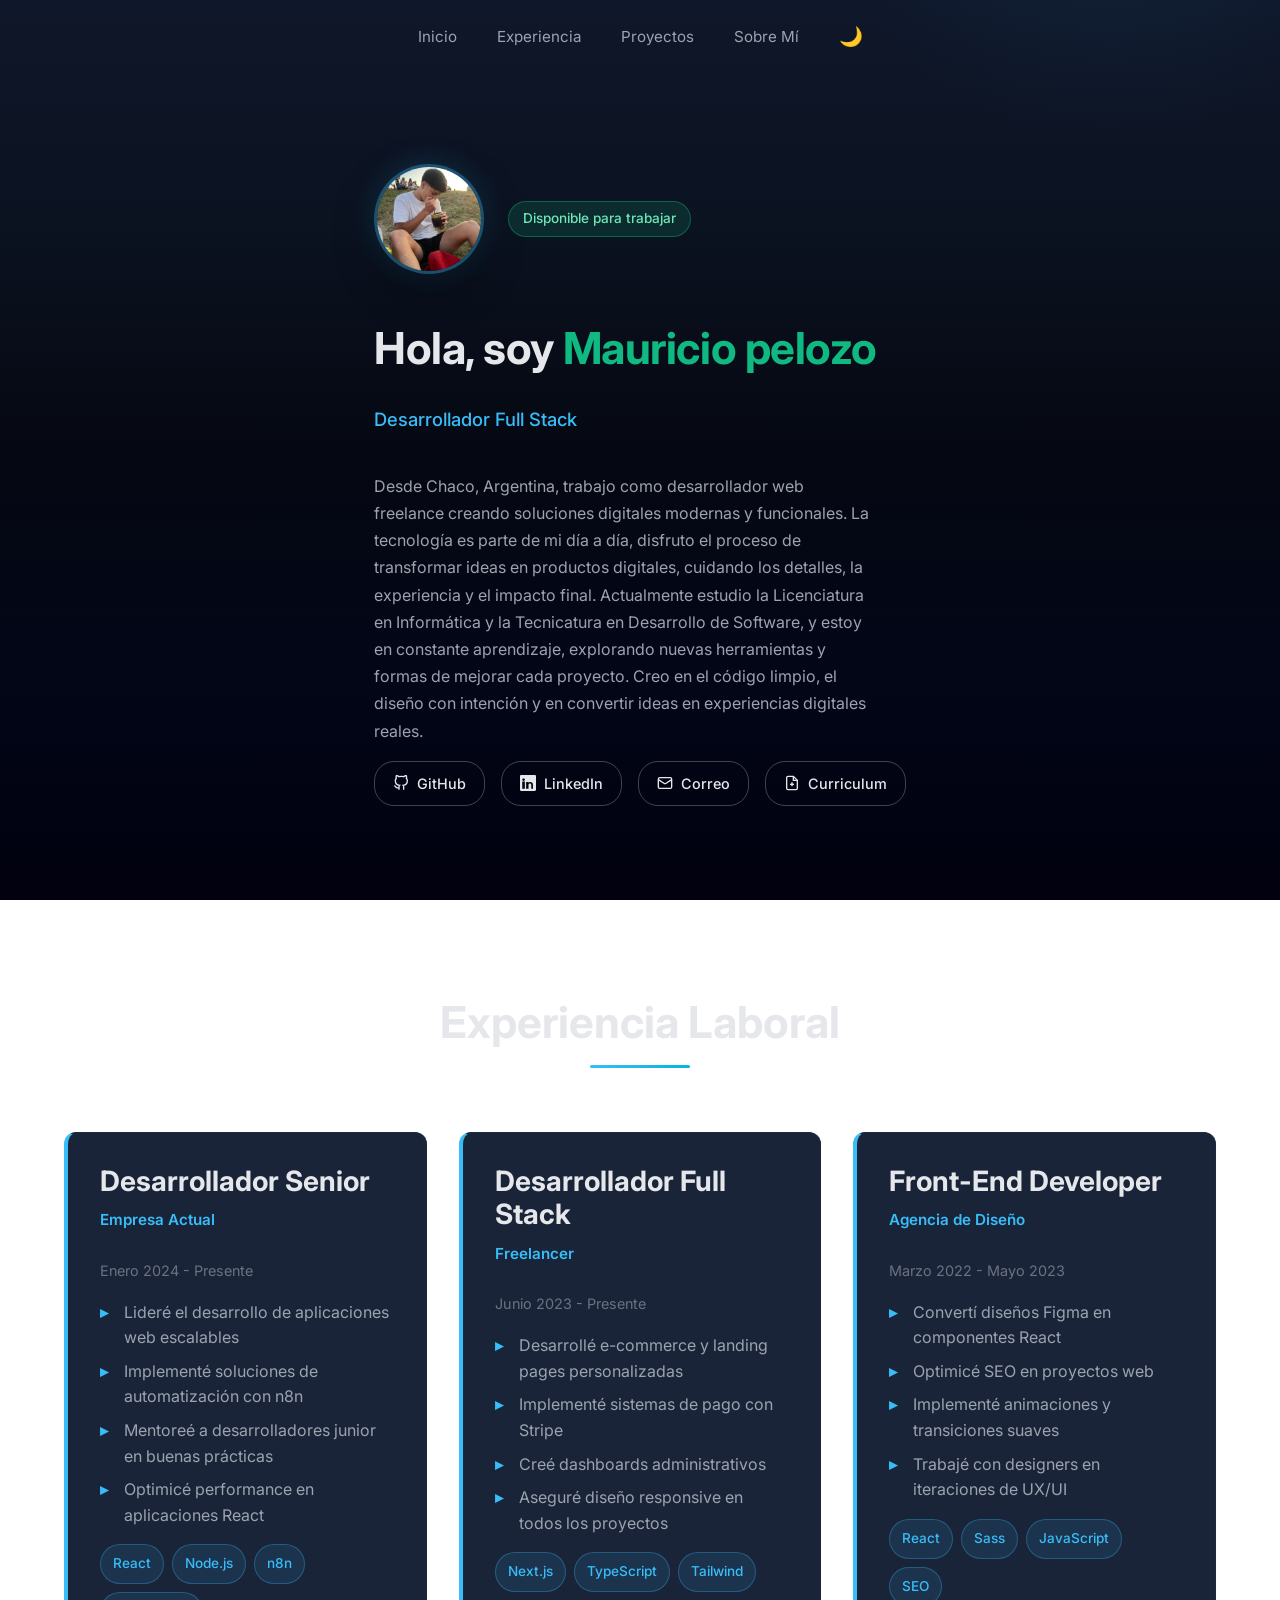
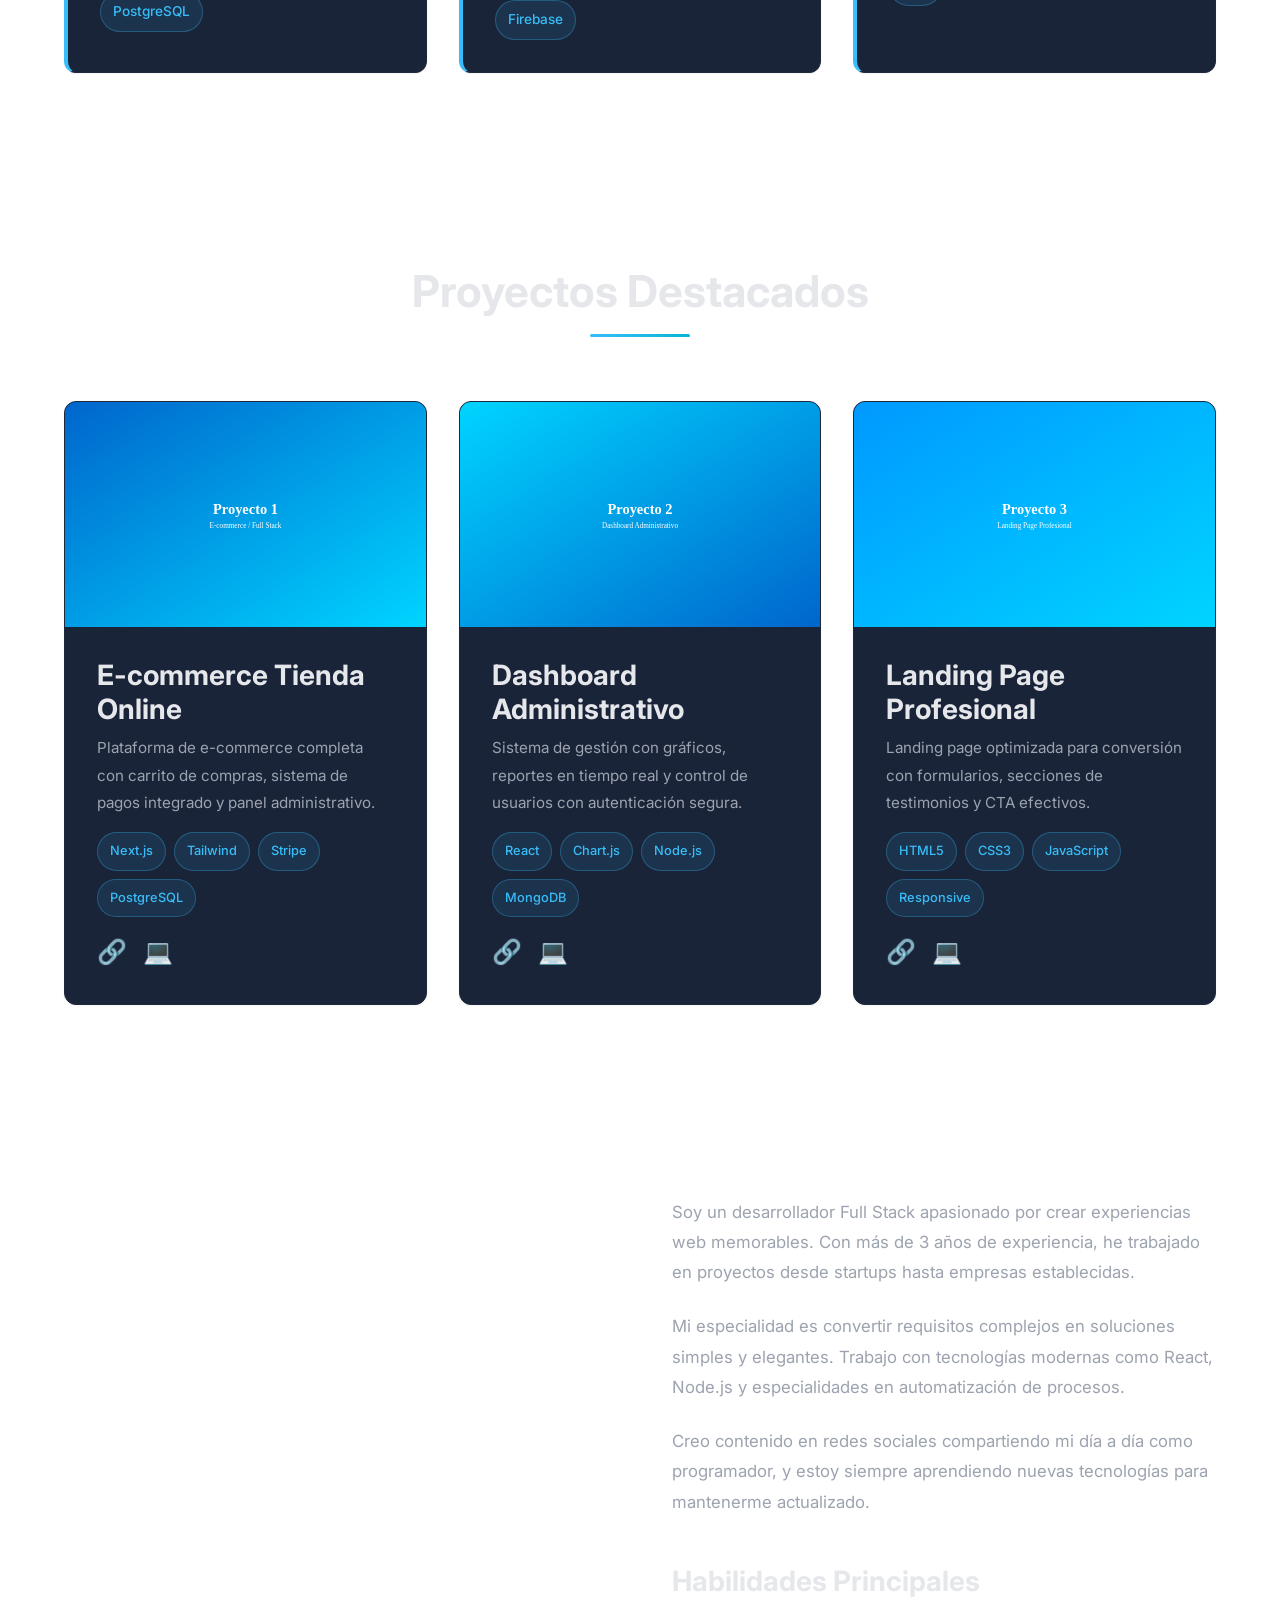
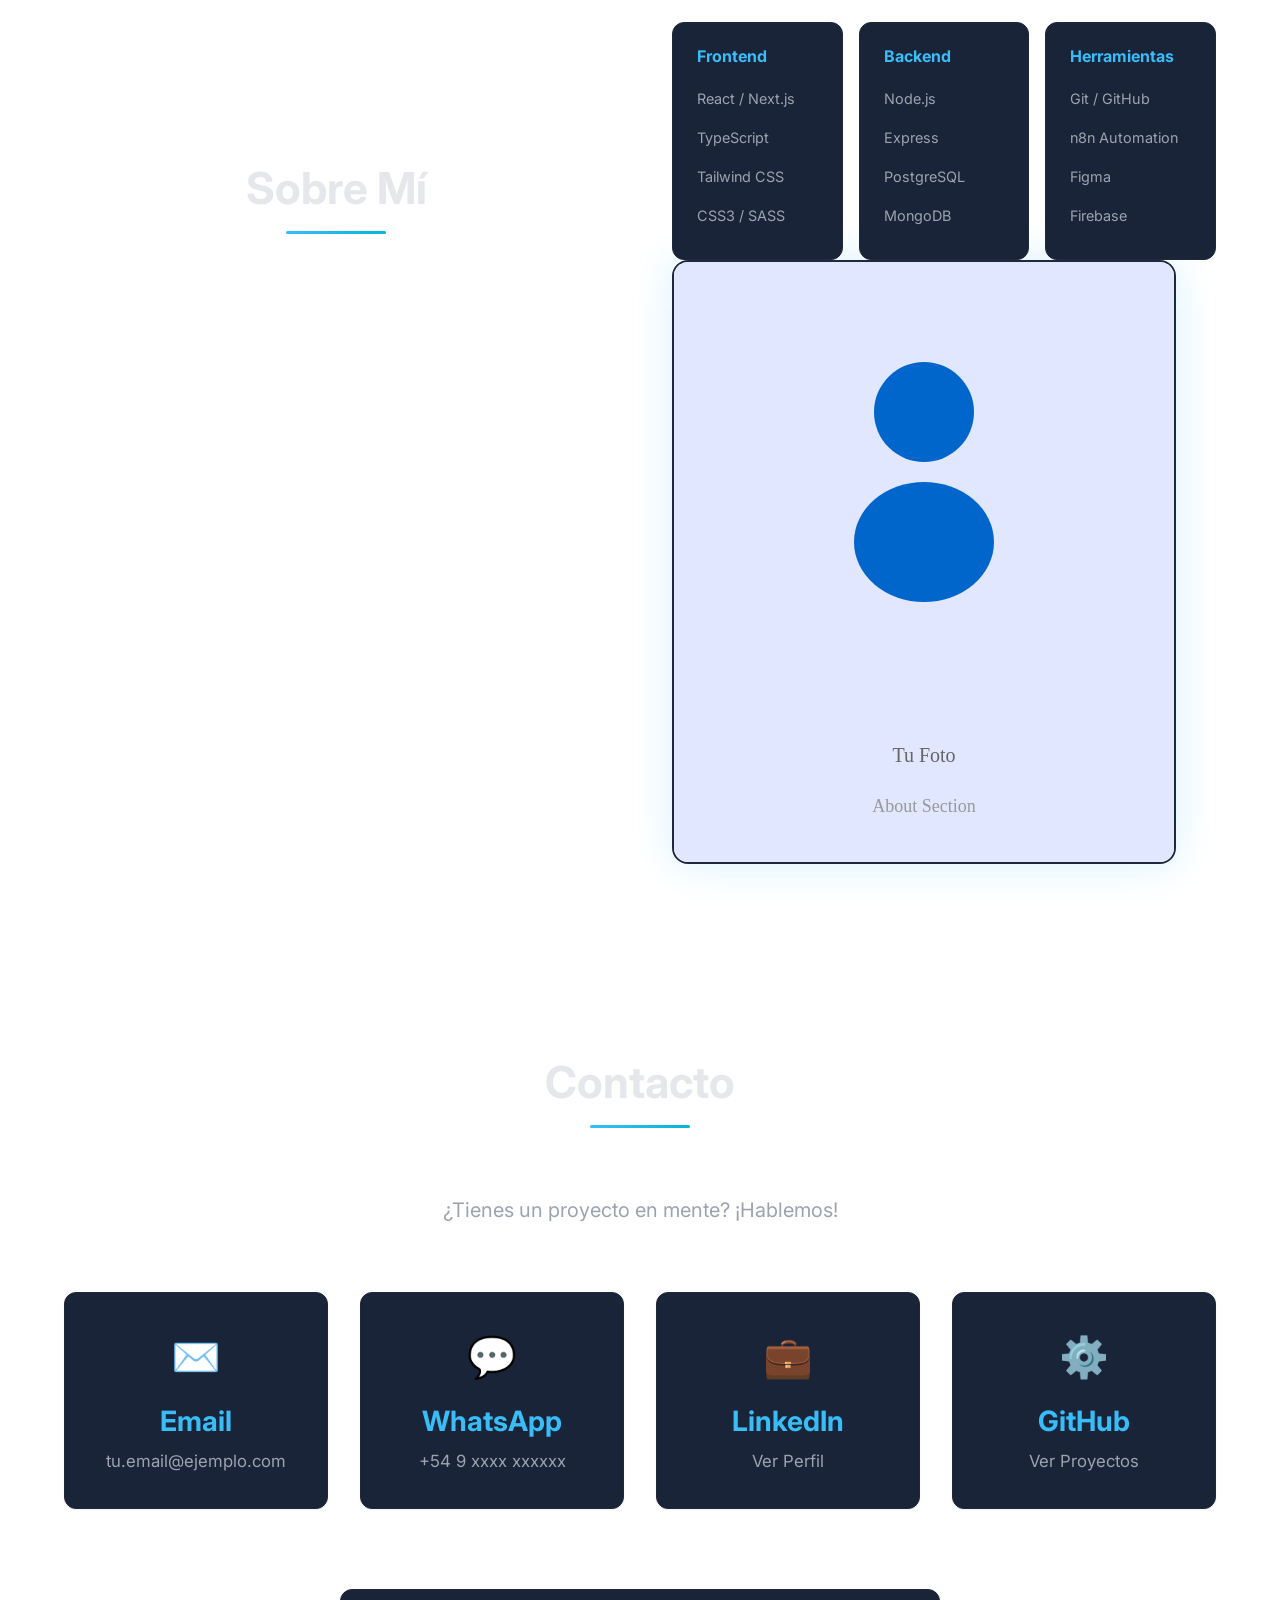
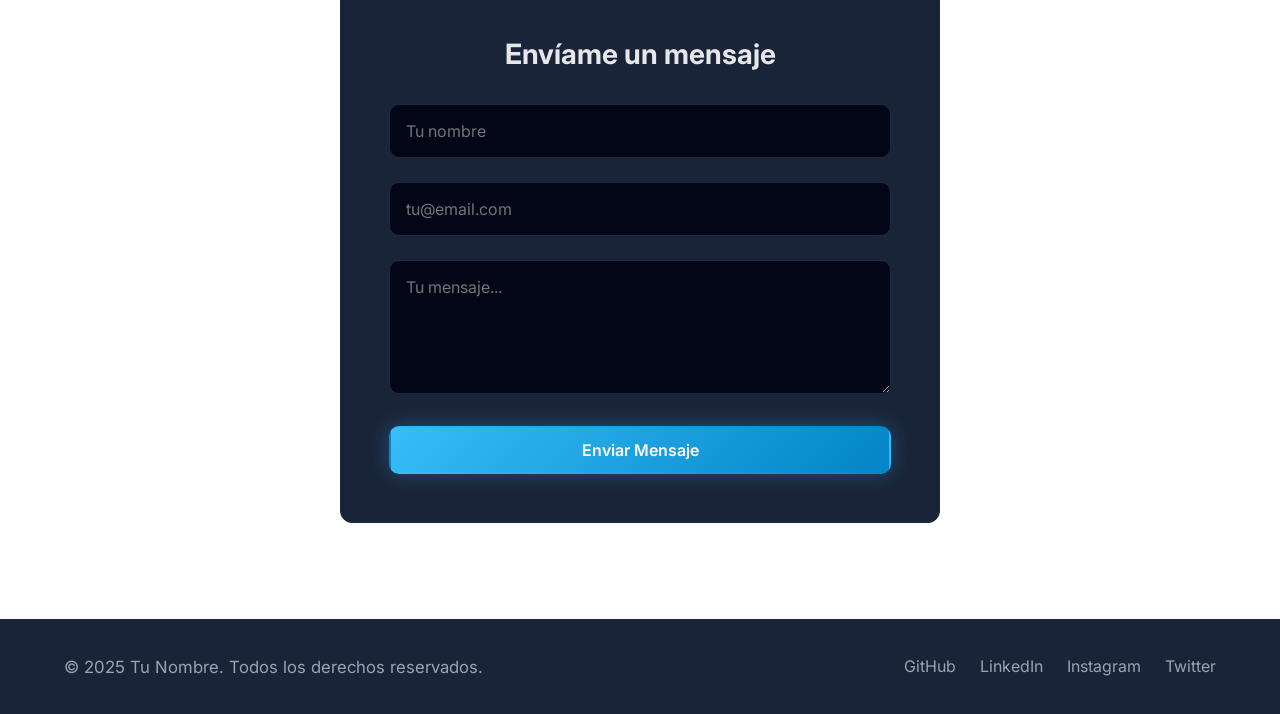
==== commit ce4984f9: "Initial portfolio commit" ====
--- a/index.html
+++ b/index.html
@@ -21,21 +21,17 @@
     <!-- Navigation -->
     <nav class="navbar" id="navbar">
         <div class="navbar-container">
-            <div class="navbar-brand">
-                <a href="#top" class="logo">TuNombre</a>
-            </div>
-            
-            <button class="mobile-menu-btn" id="mobileMenuBtn" aria-label="Toggle menu">
-                <span class="hamburger"></span>
-            </button>
-            
             <ul class="nav-menu" id="navMenu">
                 <li><a href="#top" class="nav-link">Inicio</a></li>
                 <li><a href="#experiencia" class="nav-link">Experiencia</a></li>
                 <li><a href="#proyectos" class="nav-link">Proyectos</a></li>
                 <li><a href="#sobre-mi" class="nav-link">Sobre Mí</a></li>
-                <li><a href="#contacto" class="nav-link cta">Contacto</a></li>
+                <li><button class="theme-toggle" id="themeToggle" aria-label="Toggle theme">🌙</button></li>
             </ul>
+            
+            <button class="mobile-menu-btn" id="mobileMenuBtn" aria-label="Toggle menu">
+                <span class="hamburger"></span>
+            </button>
         </div>
     </nav>
 
@@ -43,19 +39,34 @@
     <section class="hero" id="top">
         <div class="container">
             <div class="hero-content">
-                <h1 class="hero-title">Hola, soy <span class="highlight">Tu Nombre</span></h1>
-                <p class="hero-subtitle">Desarrollador Full Stack & Especialista en Automatización</p>
+                <div class="hero-image">
+                    <img src="assets/images/perfil.jpeg" alt="Tu Nombre" class="profile-img" loading="lazy">
+                    <div class="hero-badge">Disponible para trabajar</div>
+                </div>
+                <h1 class="hero-title">Hola, soy <span class="hero-name">Mauricio pelozo</span></h1>
+                <p class="hero-subtitle">Desarrollador Full Stack </p>
                 <p class="hero-description">
-                    Creo soluciones web modernas y procesos automatizados. Con experiencia en React, 
-                    Node.js y herramientas de automatización, transformo ideas en aplicaciones funcionales.
+                    Desde Chaco, Argentina, trabajo como desarrollador web freelance creando soluciones digitales modernas y funcionales. La tecnología es parte de mi día a día, disfruto el proceso de transformar ideas en productos digitales, cuidando los detalles, la experiencia y el impacto final. Actualmente estudio la Licenciatura en Informática y la Tecnicatura en Desarrollo de Software, y estoy en constante aprendizaje, explorando nuevas herramientas y formas de mejorar cada proyecto.
+Creo en el código limpio, el diseño con intención y en convertir ideas en experiencias digitales reales.
                 </p>
                 <div class="hero-buttons">
-                    <a href="#proyectos" class="btn btn-primary">Ver Proyectos</a>
-                    <a href="#contacto" class="btn btn-secondary">Contactar</a>
-                </div>
-            </div>
-            <div class="hero-image">
-                <img src="assets/images/profile.svg" alt="Tu Nombre" class="profile-img" loading="lazy">
+                    <a href="https://github.com" target="_blank" rel="noopener noreferrer" class="btn btn-social">
+                        <svg width="16" height="16" viewBox="0 0 24 24" fill="none" stroke="currentColor" stroke-width="2"><path d="M9 19c-5 1.5-5-2.5-7-3m14 6v-3.87a3.37 3.37 0 0 0-.94-2.61c3.14-.35 6.44-1.54 6.44-7A5.44 5.44 0 0 0 20 4.77 5.07 5.07 0 0 0 19.91 1S18.73.65 16 2.48a13.38 13.38 0 0 0-7 0C6.27.65 5.09 1 5.09 1A5.07 5.07 0 0 0 5 4.77a5.44 5.44 0 0 0-1.5 3.78c0 5.42 3.3 6.61 6.44 7A3.37 3.37 0 0 0 9 18.13V22"></path></svg>
+                        <span>GitHub</span>
+                    </a>
+                    <a href="https://linkedin.com" target="_blank" rel="noopener noreferrer" class="btn btn-social">
+                        <svg width="16" height="16" viewBox="0 0 24 24" fill="currentColor"><path d="M20.447 20.452h-3.554v-5.569c0-1.328-.475-2.236-1.986-2.236-1.081 0-1.722.722-2.004 1.418-.103.249-.129.597-.129.946v5.441h-3.554s.047-8.842 0-9.769h3.554v1.383c.43-.664 1.199-1.61 2.919-1.61 2.134 0 3.734 1.39 3.734 4.38v5.616zM5.337 8.855c-1.144 0-1.915-.758-1.915-1.709 0-.956.77-1.71 1.955-1.71 1.187 0 1.915.75 1.94 1.71 0 .951-.753 1.709-1.98 1.709zm1.946 11.597H3.392V9.783h3.891v10.669zM22.225 0H1.771C.792 0 0 .774 0 1.729v20.542C0 23.227.792 24 1.771 24h20.451C23.2 24 24 23.227 24 22.271V1.729C24 .774 23.2 0 22.225 0z"></path></svg>
+                        <span>LinkedIn</span>
+                    </a>
+                    <a href="mailto:correo@ejemplo.com" class="btn btn-social">
+                        <svg width="16" height="16" viewBox="0 0 24 24" fill="none" stroke="currentColor" stroke-width="2"><rect x="2" y="4" width="20" height="16" rx="2"></rect><path d="m22 7-8.97 5.7a1.94 1.94 0 0 1-2.06 0L2 7"></path></svg>
+                        <span>Correo</span>
+                    </a>
+                    <a href="#" class="btn btn-social">
+                        <svg width="16" height="16" viewBox="0 0 24 24" fill="none" stroke="currentColor" stroke-width="2"><path d="M14 2H6a2 2 0 0 0-2 2v16a2 2 0 0 0 2 2h12a2 2 0 0 0 2-2V8z"></path><polyline points="14 2 14 8 20 8"></polyline><line x1="12" y1="11" x2="12" y2="17"></line><line x1="9" y1="14" x2="15" y2="14"></line></svg>
+                        <span>Curriculum</span>
+                    </a>
+                </div>
             </div>
         </div>
     </section>
--- a/css/styles.css
+++ b/css/styles.css
@@ -61,17 +61,18 @@
 
 html {
     scroll-behavior: smooth;
-    scroll-padding-top: 80px;
+    scroll-padding-top: 70px;
 }
 
 body {
     font-family: var(--font-body);
     color: var(--text-primary);
-    background: linear-gradient(135deg, var(--bg-primary) 0%, var(--bg-secondary) 100%);
+    background: linear-gradient(180deg, #0f172a 0%, #0b1220 25%, #050812 50%, #020617 75%, #01010f 100%);
     background-attachment: fixed;
     line-height: 1.6;
     overflow-x: hidden;
     -webkit-font-smoothing: antialiased;
+    padding-top: 0;
 }
 
 img {
@@ -131,7 +132,7 @@
 }
 
 section:nth-child(even) {
-    background: linear-gradient(135deg, rgba(11, 18, 32, 0.5) 0%, rgba(2, 6, 23, 0.3) 100%);
+    background: transparent;
 }
 
 .section-title {
@@ -247,68 +248,82 @@
    ========================================== */
 
 .navbar {
-    background: rgba(15, 23, 42, 0.8);
-    backdrop-filter: blur(10px);
-    box-shadow: var(--shadow-sm);
-    position: sticky;
+    background: transparent;
+    backdrop-filter: none;
+    box-shadow: none;
+    position: fixed;
     top: 0;
+    left: 0;
+    right: 0;
+    width: 100%;
     z-index: 1000;
     transition: all var(--dur-base);
-    border-bottom: 1px solid var(--border-subtle);
+    border-bottom: none;
+    padding: 0;
 }
 
 .navbar.scrolled {
-    background: rgba(15, 23, 42, 0.95);
-    box-shadow: var(--shadow-base);
+    padding: var(--space-4) var(--space-6);
+}
+
+.navbar.scrolled .navbar-container {
+    background: rgba(15, 23, 42, 0.7);
+    backdrop-filter: blur(10px);
+    border: 1px solid rgba(56, 189, 248, 0.12);
+    border-radius: 50px;
+    box-shadow: 0 1px 3px rgba(0, 0, 0, 0.3);
+    max-width: 600px;
+    margin: 0 auto;
+    padding: 0.8rem var(--space-8);
 }
 
 .navbar-container {
     max-width: 1200px;
     margin: 0 auto;
-    padding: var(--space-4) var(--space-6);
-    display: flex;
-    justify-content: space-between;
+    padding: 1.5rem var(--space-6);
+    display: flex;
+    justify-content: center;
     align-items: center;
+    transition: all var(--dur-base);
 }
 
 .logo {
-    font-size: 1.5rem;
+    font-size: 1.25rem;
     font-weight: 700;
-    background: linear-gradient(135deg, var(--primary), var(--accent));
-    -webkit-background-clip: text;
-    -webkit-text-fill-color: transparent;
-    background-clip: text;
-    transition: transform var(--dur-base);
+    color: var(--text-primary);
+    transition: color var(--dur-base);
+    letter-spacing: -0.5px;
 }
 
 .logo:hover {
-    transform: scale(1.05);
+    color: var(--primary);
 }
 
 .nav-menu {
     display: flex;
     list-style: none;
-    gap: var(--space-6);
+    gap: 2.5rem;
     align-items: center;
 }
 
 .nav-link {
     color: var(--text-secondary);
-    font-weight: 500;
+    font-weight: 400;
+    font-size: 0.95rem;
     position: relative;
     transition: color var(--dur-base);
 }
 
 .nav-link:hover {
-    color: var(--primary);
+    color: var(--text-primary);
 }
 
 .nav-link::after {
     content: '';
     position: absolute;
     width: 0;
-    height: 2px;
-    bottom: -5px;
+    height: 1.5px;
+    bottom: -6px;
     left: 0;
     background: var(--primary);
     transition: width var(--dur-base);
@@ -318,20 +333,26 @@
     width: 100%;
 }
 
-.nav-link.cta {
-    background: linear-gradient(135deg, var(--primary), var(--primary-dark));
-    color: #ffffff;
-    padding: var(--space-2) var(--space-4);
-    border-radius: 8px;
-    box-shadow: 0 0 15px rgba(56, 189, 248, 0.2);
-}
-
-.nav-link.cta::after {
-    display: none;
+.theme-toggle {
+    background: none;
+    border: none;
+    color: var(--text-secondary);
+    font-size: 1.2rem;
+    cursor: pointer;
+    padding: 0;
+    transition: color var(--dur-base), transform var(--dur-base);
+    display: flex;
+    align-items: center;
+    justify-content: center;
+}
+
+.theme-toggle:hover {
+    color: var(--primary);
+    transform: rotate(20deg);
 }
 
 .mobile-menu-btn {
-    display: none;
+    display: none !important;
     background: none;
     border: none;
     cursor: pointer;
@@ -360,47 +381,116 @@
 }
 
 /* ==========================================
-   HERO SECTION
+   HERO SECTION - COMPACT VERTICAL LAYOUT
    ========================================== */
 
 .hero {
-    min-height: calc(100vh - 80px);
+    min-height: 100vh;
     display: flex;
     align-items: center;
+    justify-content: center;
     padding: var(--space-20) 0;
+    padding-top: calc(var(--space-20) + 70px);
+    position: relative;
+    overflow: hidden;
+}
+
+.hero::before {
+    content: '';
+    position: absolute;
+    top: -50%;
+    right: -10%;
+    width: 600px;
+    height: 600px;
+    background: radial-gradient(circle, rgba(56, 189, 248, 0.08) 0%, transparent 70%);
+    border-radius: 50%;
+    pointer-events: none;
 }
 
 .hero .container {
-    display: grid;
-    grid-template-columns: 1fr 1fr;
-    gap: var(--space-16);
+    position: relative;
+    z-index: 1;
+    max-width: 600px;
+}
+
+.hero-content {
+    display: flex;
+    flex-direction: column;
+    align-items: flex-start;
+    gap: var(--space-4);
+}
+
+.hero-image {
+    margin-bottom: var(--space-8);
+    position: relative;
+    display: flex;
     align-items: center;
-}
-
-.hero-content {
-    display: flex;
-    flex-direction: column;
+    gap: var(--space-6);
     justify-content: center;
 }
 
+.profile-img {
+    width: 110px;
+    height: 110px;
+    border-radius: 50%;
+    box-shadow: 0 15px 40px rgba(0, 0, 0, 0.4), 0 0 30px rgba(56, 189, 248, 0.2);
+    border: 3px solid rgba(56, 189, 248, 0.3);
+    object-fit: cover;
+    animation: float 4s ease-in-out infinite;
+    background: rgba(56, 189, 248, 0.1);
+    flex-shrink: 0;
+}
+
+@keyframes float {
+    0%, 100% {
+        transform: translateY(0px);
+    }
+    50% {
+        transform: translateY(-15px);
+    }
+}
+
+.hero-badge {
+    display: inline-block;
+    background: rgba(16, 185, 129, 0.15);
+    color: #6ee7b7;
+    border: 1px solid rgba(16, 185, 129, 0.4);
+    padding: 6px 14px;
+    border-radius: 20px;
+    font-size: 0.85rem;
+    font-weight: 500;
+    white-space: nowrap;
+    margin-bottom: 0;
+}
+
 .hero-title {
-    font-size: clamp(2.5rem, 8vw, 4.5rem);
+    font-size: 2.75rem;
+    font-weight: 700;
+    line-height: 1.2;
     margin-bottom: var(--space-4);
     color: var(--text-primary);
+    letter-spacing: -0.01em;
+}
+
+.hero-name {
+    color: #10b981;
+    font-weight: 700;
 }
 
 .hero-subtitle {
-    font-size: 1.5rem;
+    font-size: 1.15rem;
     color: var(--primary);
     margin-bottom: var(--space-6);
-    font-weight: 600;
+    font-weight: 500;
+    line-height: 1.4;
 }
 
 .hero-description {
-    font-size: 1.1rem;
-    margin-bottom: var(--space-8);
+    font-size: 1rem;
+    color: var(--text-secondary);
+    margin-bottom: var(--space-10);
     max-width: 500px;
-    line-height: 1.8;
+    line-height: 1.7;
 }
 
 .hero-buttons {
@@ -409,25 +499,60 @@
     flex-wrap: wrap;
 }
 
-.hero-image {
-    display: flex;
-    justify-content: center;
+.hero .btn {
+    font-size: 0.95rem;
+    padding: 10px 20px;
+    border-radius: 8px;
+    font-weight: 600;
+    transition: all var(--dur-base) var(--ease);
+}
+
+.hero .btn-primary {
+    background: linear-gradient(135deg, var(--primary) 0%, var(--primary-dark) 100%);
+    color: #ffffff;
+    box-shadow: 0 0 20px rgba(56, 189, 248, 0.25);
+}
+
+.hero .btn-primary:hover {
+    transform: translateY(-4px);
+    box-shadow: 0 8px 30px rgba(56, 189, 248, 0.35);
+}
+
+.hero .btn-secondary {
+    background: transparent;
+    color: var(--primary);
+    border: 1.5px solid var(--primary);
+}
+
+.hero .btn-secondary:hover {
+    background: rgba(56, 189, 248, 0.1);
+    transform: translateY(-2px);
+}
+
+.hero .btn-social {
+    background: transparent;
+    color: var(--text-primary);
+    border: 1.5px solid rgba(255, 255, 255, 0.25);
+    padding: 10px 18px;
+    border-radius: 20px;
+    font-size: 0.9rem;
+    font-weight: 500;
+    display: flex;
     align-items: center;
-}
-
-.profile-img {
-    width: 100%;
-    max-width: 400px;
-    border-radius: 16px;
-    box-shadow: 0 0 40px rgba(56, 189, 248, 0.2);
-    border: 2px solid var(--border-subtle);
-    object-fit: cover;
-    animation: float 3s ease-in-out infinite;
-}
-
-@keyframes float {
-    0%, 100% { transform: translateY(0px); }
-    50% { transform: translateY(-20px); }
+    gap: 8px;
+}
+
+.hero .btn-social svg {
+    width: 16px;
+    height: 16px;
+    flex-shrink: 0;
+}
+
+.hero .btn-social:hover {
+    background: rgba(56, 189, 248, 0.1);
+    color: var(--primary);
+    border-color: var(--primary);
+    transform: translateY(-2px);
 }
 
 /* ==========================================
@@ -855,45 +980,59 @@
 
 @media (max-width: 768px) {
     .nav-menu {
-        position: absolute;
-        top: 70px;
-        left: 0;
-        right: 0;
-        background: var(--bg-card);
-        flex-direction: column;
-        gap: 0;
-        max-height: 0;
-        overflow: hidden;
-        transition: max-height var(--dur-base);
-        box-shadow: var(--shadow-base);
-        border-bottom: 1px solid var(--border-subtle);
+        position: static;
+        background: transparent;
+        flex-direction: row;
+        gap: 1.5rem;
+        max-height: none;
+        overflow: visible;
+        transition: none;
+        box-shadow: none;
+        border-bottom: none;
+        display: flex !important;
     }
 
     .nav-menu.active {
-        max-height: 400px;
+        max-height: none;
     }
 
     .nav-menu li {
-        width: 100%;
-        border-bottom: 1px solid rgba(255, 255, 255, 0.1);
+        width: auto;
+        border-bottom: none;
     }
 
     .nav-menu li a {
-        display: block;
-        padding: var(--space-4) var(--space-6);
+        display: inline;
+        padding: 0;
     }
 
     .mobile-menu-btn {
-        display: flex;
-    }
-
-    .hero .container {
-        grid-template-columns: 1fr;
-        gap: var(--space-12);
+        display: none !important;
+    }
+
+    .hero-content {
+        align-items: flex-start;
+    }
+
+    .hero-title {
+        font-size: 2rem;
+    }
+
+    .hero-subtitle {
+        font-size: 1rem;
+    }
+
+    .hero-description {
+        font-size: 0.95rem;
     }
 
     .hero-buttons {
         flex-direction: column;
+        width: 100%;
+    }
+
+    .hero .btn {
+        width: 100%;
     }
 
     .btn {
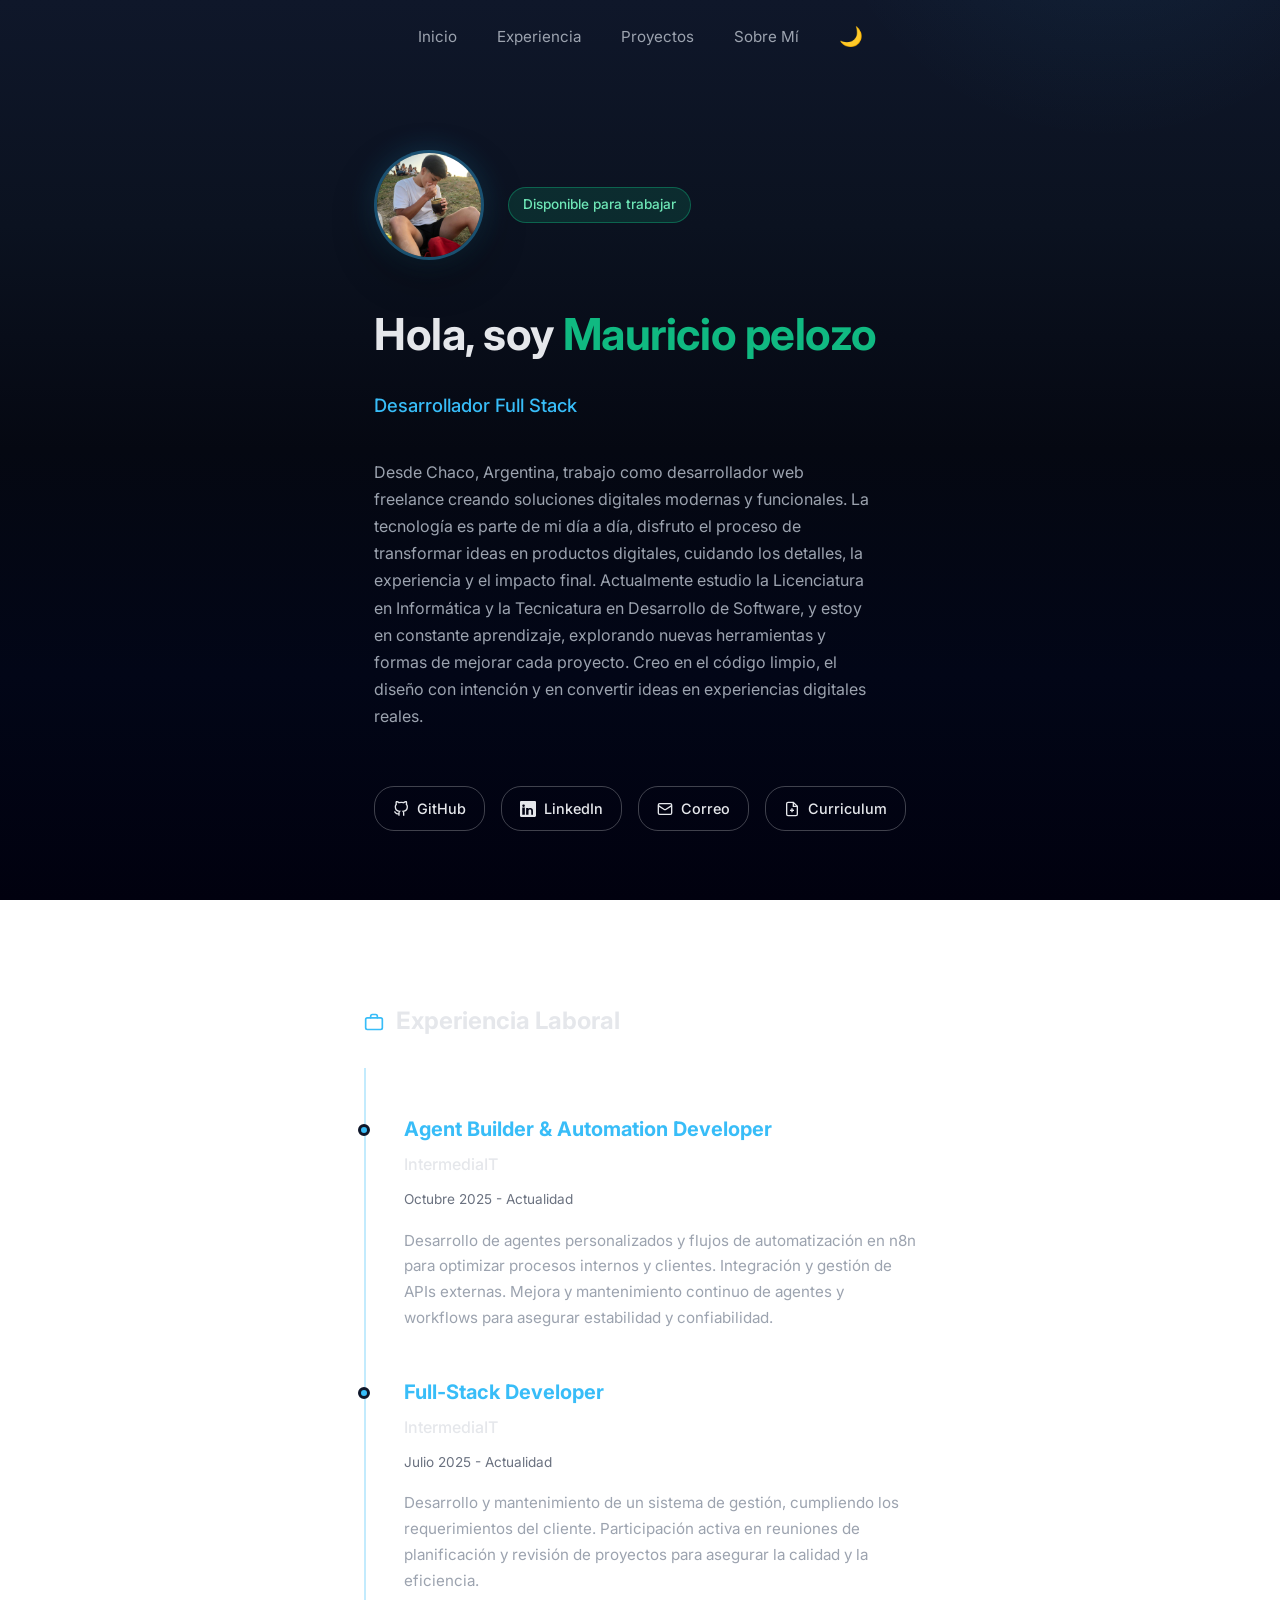
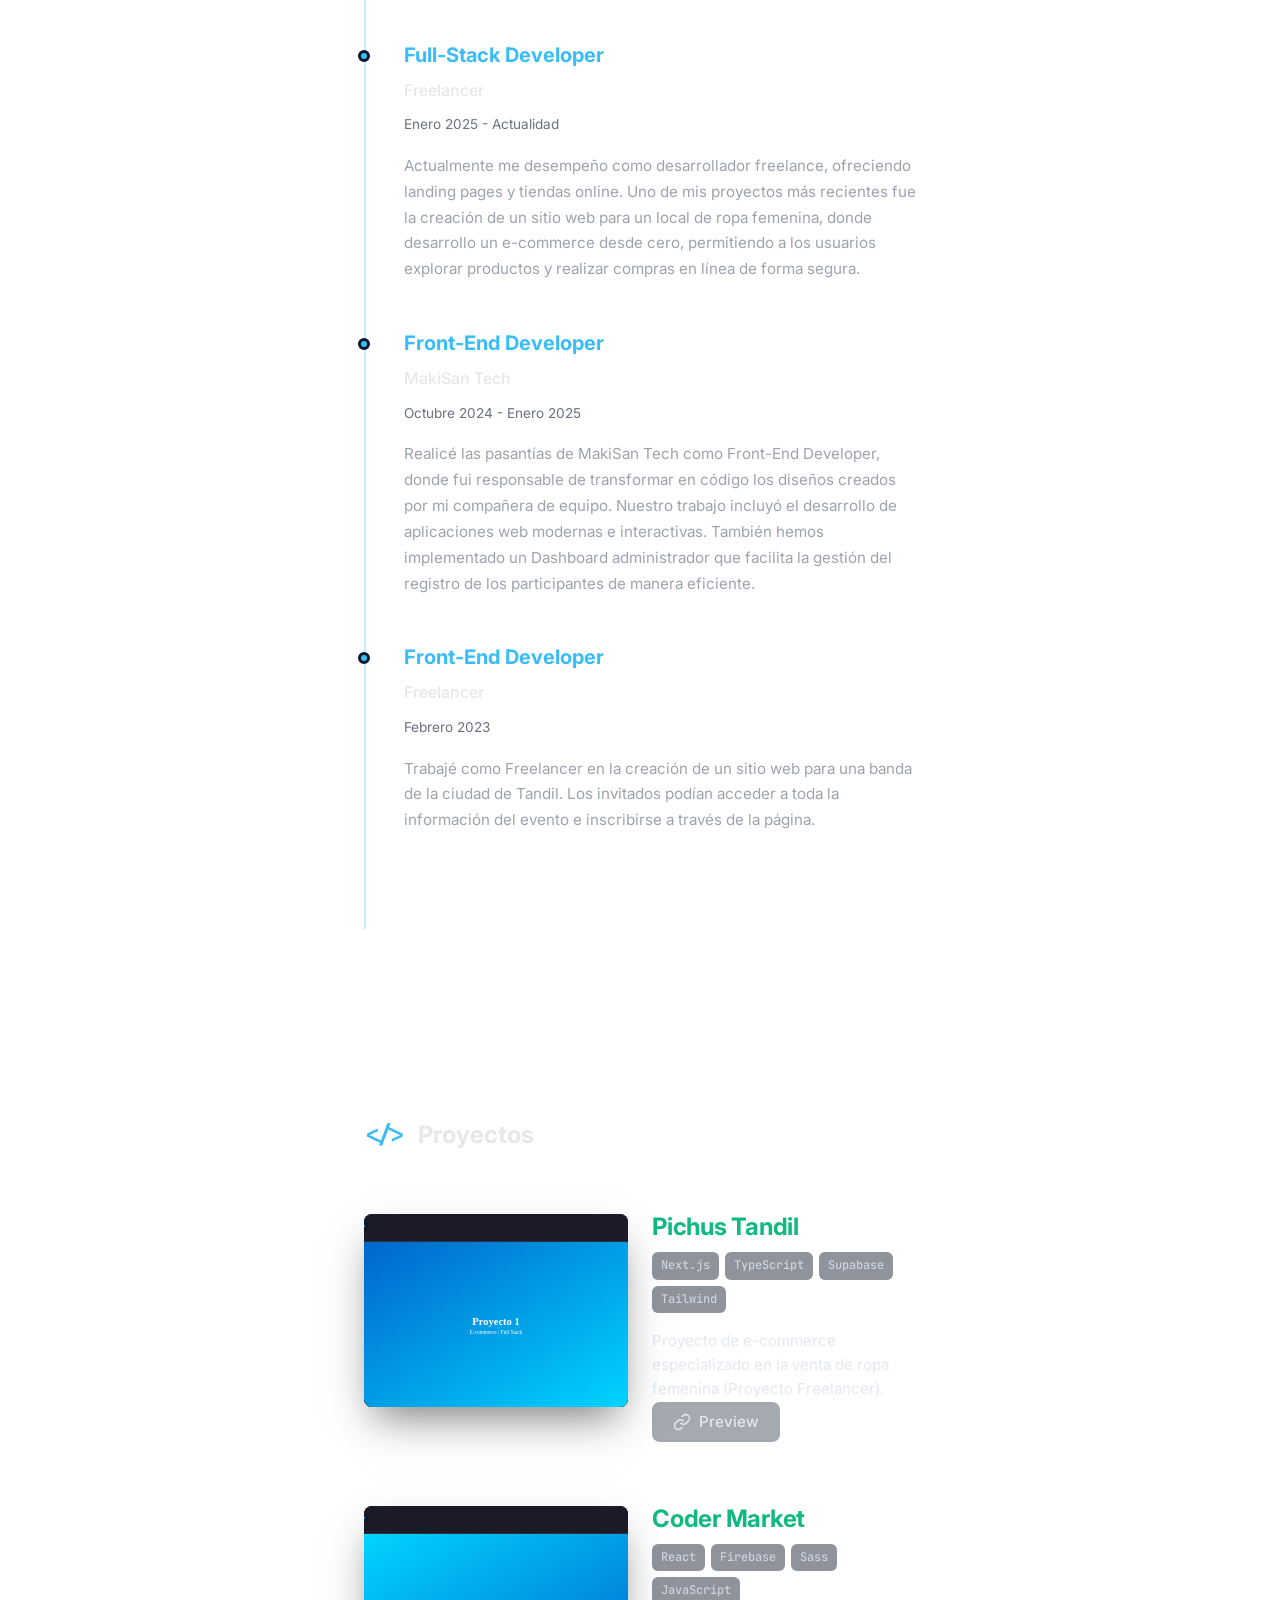
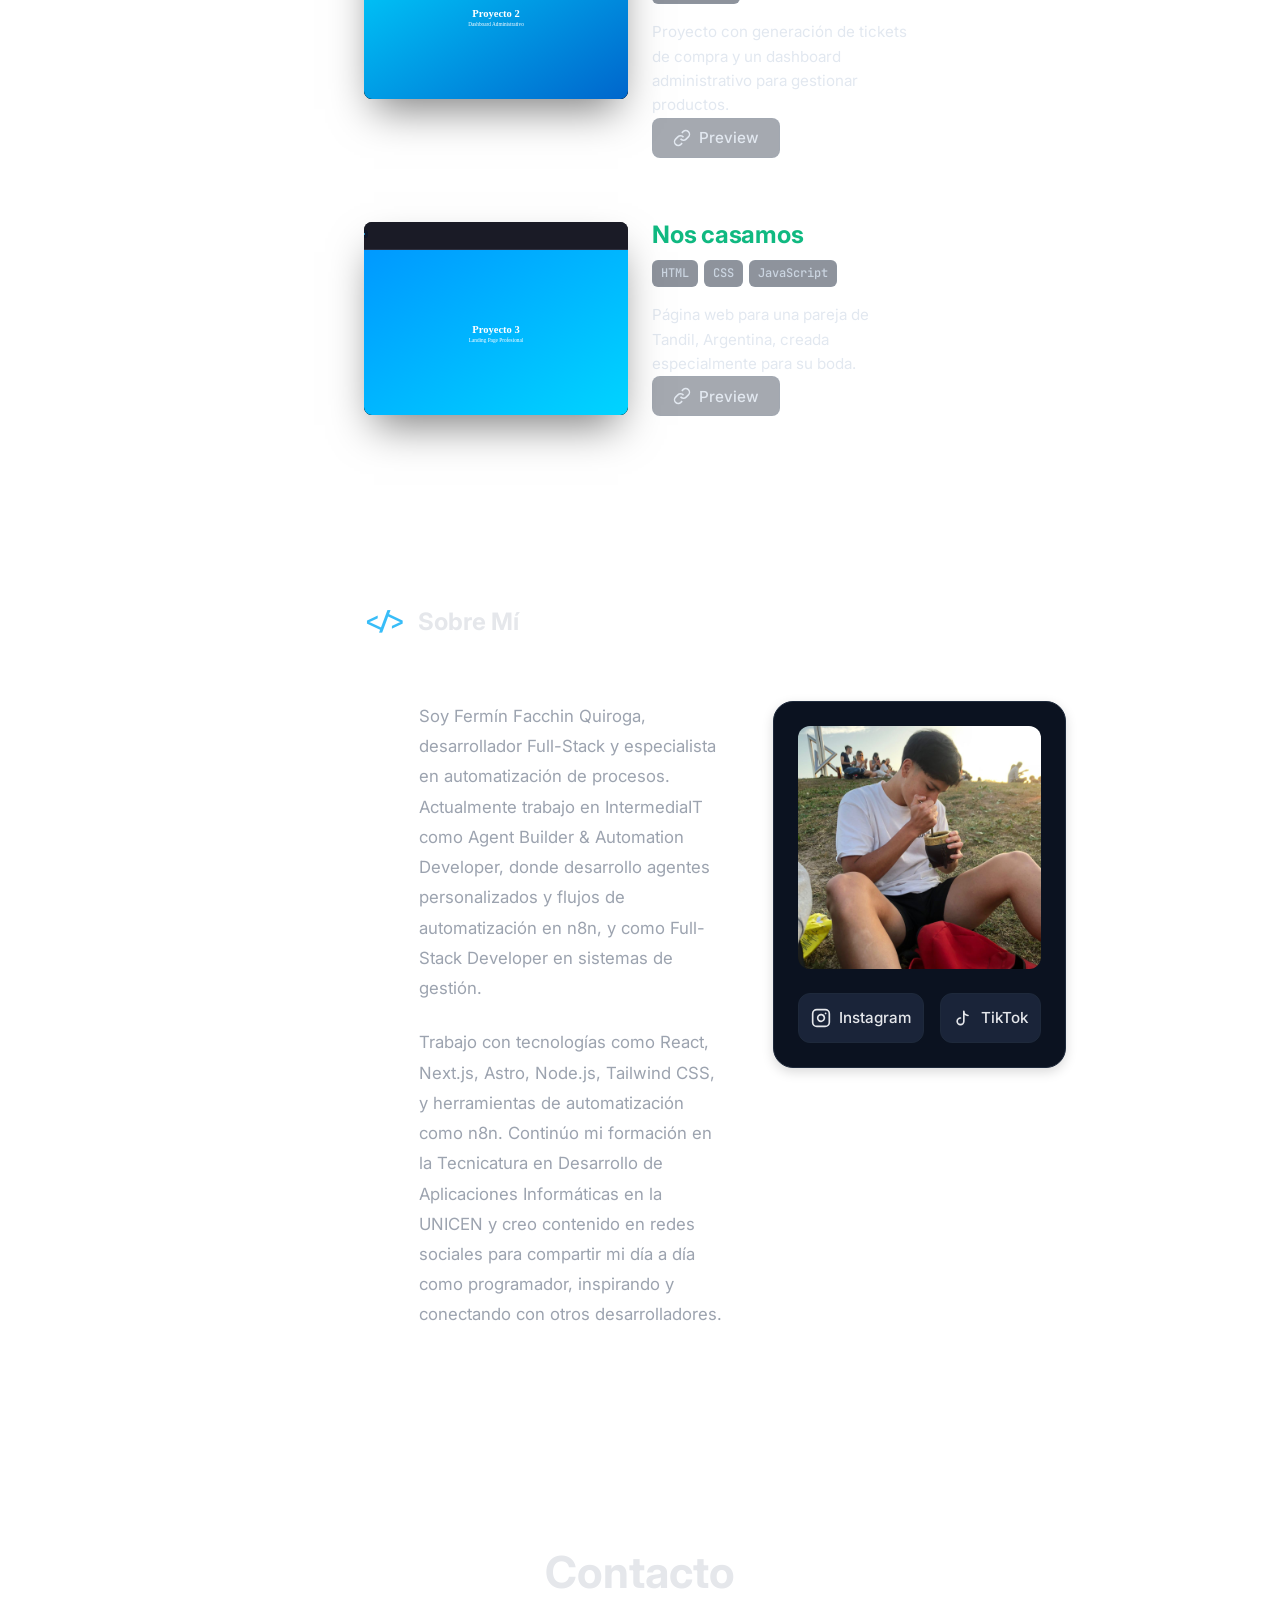
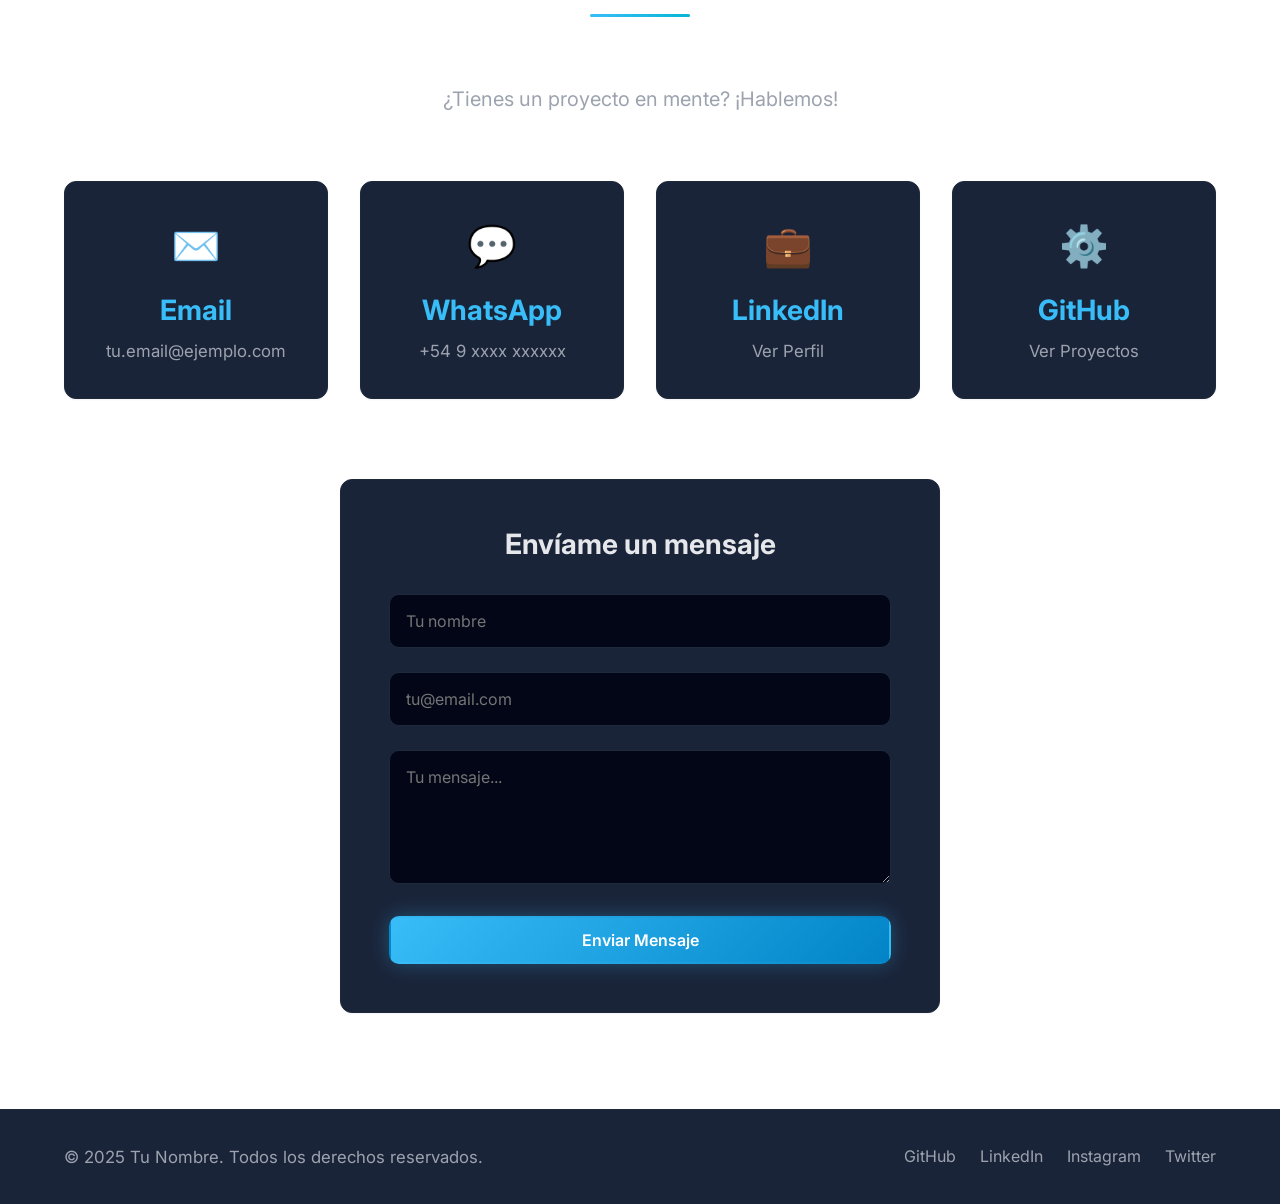
==== commit 883cc922: "Update portfolio files" ====
--- a/index.html
+++ b/index.html
@@ -1,22 +1,26 @@
 <!DOCTYPE html>
 <html lang="es">
+
 <head>
     <meta charset="UTF-8">
     <meta name="viewport" content="width=device-width, initial-scale=1.0">
     <meta name="description" content="Portfolio profesional - Desarrollador Full Stack">
     <meta name="author" content="Tu Nombre">
     <title>Mi Portfolio | Desarrollador Full Stack</title>
-    
+
     <!-- Preconnect para Google Fonts -->
     <link rel="preconnect" href="https://fonts.googleapis.com">
     <link rel="preconnect" href="https://fonts.gstatic.com" crossorigin>
-    
+
     <!-- Google Fonts -->
-    <link href="https://fonts.googleapis.com/css2?family=Inter:wght@400;500;600;700&family=JetBrains+Mono:wght@400;600&display=swap" rel="stylesheet">
-    
+    <link
+        href="https://fonts.googleapis.com/css2?family=Inter:wght@400;500;600;700&family=JetBrains+Mono:wght@400;600&display=swap"
+        rel="stylesheet">
+
     <!-- CSS -->
     <link rel="stylesheet" href="css/styles.css">
 </head>
+
 <body>
     <!-- Navigation -->
     <nav class="navbar" id="navbar">
@@ -28,7 +32,7 @@
                 <li><a href="#sobre-mi" class="nav-link">Sobre Mí</a></li>
                 <li><button class="theme-toggle" id="themeToggle" aria-label="Toggle theme">🌙</button></li>
             </ul>
-            
+
             <button class="mobile-menu-btn" id="mobileMenuBtn" aria-label="Toggle menu">
                 <span class="hamburger"></span>
             </button>
@@ -46,24 +50,48 @@
                 <h1 class="hero-title">Hola, soy <span class="hero-name">Mauricio pelozo</span></h1>
                 <p class="hero-subtitle">Desarrollador Full Stack </p>
                 <p class="hero-description">
-                    Desde Chaco, Argentina, trabajo como desarrollador web freelance creando soluciones digitales modernas y funcionales. La tecnología es parte de mi día a día, disfruto el proceso de transformar ideas en productos digitales, cuidando los detalles, la experiencia y el impacto final. Actualmente estudio la Licenciatura en Informática y la Tecnicatura en Desarrollo de Software, y estoy en constante aprendizaje, explorando nuevas herramientas y formas de mejorar cada proyecto.
-Creo en el código limpio, el diseño con intención y en convertir ideas en experiencias digitales reales.
+                    Desde Chaco, Argentina, trabajo como desarrollador web freelance creando soluciones digitales
+                    modernas y funcionales. La tecnología es parte de mi día a día, disfruto el proceso de transformar
+                    ideas en productos digitales, cuidando los detalles, la experiencia y el impacto final. Actualmente
+                    estudio la Licenciatura en Informática y la Tecnicatura en Desarrollo de Software, y estoy en
+                    constante aprendizaje, explorando nuevas herramientas y formas de mejorar cada proyecto.
+                    Creo en el código limpio, el diseño con intención y en convertir ideas en experiencias digitales
+                    reales.
                 </p>
                 <div class="hero-buttons">
                     <a href="https://github.com" target="_blank" rel="noopener noreferrer" class="btn btn-social">
-                        <svg width="16" height="16" viewBox="0 0 24 24" fill="none" stroke="currentColor" stroke-width="2"><path d="M9 19c-5 1.5-5-2.5-7-3m14 6v-3.87a3.37 3.37 0 0 0-.94-2.61c3.14-.35 6.44-1.54 6.44-7A5.44 5.44 0 0 0 20 4.77 5.07 5.07 0 0 0 19.91 1S18.73.65 16 2.48a13.38 13.38 0 0 0-7 0C6.27.65 5.09 1 5.09 1A5.07 5.07 0 0 0 5 4.77a5.44 5.44 0 0 0-1.5 3.78c0 5.42 3.3 6.61 6.44 7A3.37 3.37 0 0 0 9 18.13V22"></path></svg>
+                        <svg width="16" height="16" viewBox="0 0 24 24" fill="none" stroke="currentColor"
+                            stroke-width="2">
+                            <path
+                                d="M9 19c-5 1.5-5-2.5-7-3m14 6v-3.87a3.37 3.37 0 0 0-.94-2.61c3.14-.35 6.44-1.54 6.44-7A5.44 5.44 0 0 0 20 4.77 5.07 5.07 0 0 0 19.91 1S18.73.65 16 2.48a13.38 13.38 0 0 0-7 0C6.27.65 5.09 1 5.09 1A5.07 5.07 0 0 0 5 4.77a5.44 5.44 0 0 0-1.5 3.78c0 5.42 3.3 6.61 6.44 7A3.37 3.37 0 0 0 9 18.13V22">
+                            </path>
+                        </svg>
                         <span>GitHub</span>
                     </a>
                     <a href="https://linkedin.com" target="_blank" rel="noopener noreferrer" class="btn btn-social">
-                        <svg width="16" height="16" viewBox="0 0 24 24" fill="currentColor"><path d="M20.447 20.452h-3.554v-5.569c0-1.328-.475-2.236-1.986-2.236-1.081 0-1.722.722-2.004 1.418-.103.249-.129.597-.129.946v5.441h-3.554s.047-8.842 0-9.769h3.554v1.383c.43-.664 1.199-1.61 2.919-1.61 2.134 0 3.734 1.39 3.734 4.38v5.616zM5.337 8.855c-1.144 0-1.915-.758-1.915-1.709 0-.956.77-1.71 1.955-1.71 1.187 0 1.915.75 1.94 1.71 0 .951-.753 1.709-1.98 1.709zm1.946 11.597H3.392V9.783h3.891v10.669zM22.225 0H1.771C.792 0 0 .774 0 1.729v20.542C0 23.227.792 24 1.771 24h20.451C23.2 24 24 23.227 24 22.271V1.729C24 .774 23.2 0 22.225 0z"></path></svg>
+                        <svg width="16" height="16" viewBox="0 0 24 24" fill="currentColor">
+                            <path
+                                d="M20.447 20.452h-3.554v-5.569c0-1.328-.475-2.236-1.986-2.236-1.081 0-1.722.722-2.004 1.418-.103.249-.129.597-.129.946v5.441h-3.554s.047-8.842 0-9.769h3.554v1.383c.43-.664 1.199-1.61 2.919-1.61 2.134 0 3.734 1.39 3.734 4.38v5.616zM5.337 8.855c-1.144 0-1.915-.758-1.915-1.709 0-.956.77-1.71 1.955-1.71 1.187 0 1.915.75 1.94 1.71 0 .951-.753 1.709-1.98 1.709zm1.946 11.597H3.392V9.783h3.891v10.669zM22.225 0H1.771C.792 0 0 .774 0 1.729v20.542C0 23.227.792 24 1.771 24h20.451C23.2 24 24 23.227 24 22.271V1.729C24 .774 23.2 0 22.225 0z">
+                            </path>
+                        </svg>
                         <span>LinkedIn</span>
                     </a>
                     <a href="mailto:correo@ejemplo.com" class="btn btn-social">
-                        <svg width="16" height="16" viewBox="0 0 24 24" fill="none" stroke="currentColor" stroke-width="2"><rect x="2" y="4" width="20" height="16" rx="2"></rect><path d="m22 7-8.97 5.7a1.94 1.94 0 0 1-2.06 0L2 7"></path></svg>
+                        <svg width="16" height="16" viewBox="0 0 24 24" fill="none" stroke="currentColor"
+                            stroke-width="2">
+                            <rect x="2" y="4" width="20" height="16" rx="2"></rect>
+                            <path d="m22 7-8.97 5.7a1.94 1.94 0 0 1-2.06 0L2 7"></path>
+                        </svg>
                         <span>Correo</span>
                     </a>
                     <a href="#" class="btn btn-social">
-                        <svg width="16" height="16" viewBox="0 0 24 24" fill="none" stroke="currentColor" stroke-width="2"><path d="M14 2H6a2 2 0 0 0-2 2v16a2 2 0 0 0 2 2h12a2 2 0 0 0 2-2V8z"></path><polyline points="14 2 14 8 20 8"></polyline><line x1="12" y1="11" x2="12" y2="17"></line><line x1="9" y1="14" x2="15" y2="14"></line></svg>
+                        <svg width="16" height="16" viewBox="0 0 24 24" fill="none" stroke="currentColor"
+                            stroke-width="2">
+                            <path d="M14 2H6a2 2 0 0 0-2 2v16a2 2 0 0 0 2 2h12a2 2 0 0 0 2-2V8z"></path>
+                            <polyline points="14 2 14 8 20 8"></polyline>
+                            <line x1="12" y1="11" x2="12" y2="17"></line>
+                            <line x1="9" y1="14" x2="15" y2="14"></line>
+                        </svg>
                         <span>Curriculum</span>
                     </a>
                 </div>
@@ -74,69 +102,91 @@
     <!-- Experience Section -->
     <section class="experience" id="experiencia">
         <div class="container">
-            <h2 class="section-title">Experiencia Laboral</h2>
-            
-            <div class="experience-grid">
-                <!-- Experience Card 1 -->
-                <div class="experience-card">
-                    <div class="experience-header">
-                        <h3>Desarrollador Senior</h3>
-                        <p class="company">Empresa Actual</p>
-                    </div>
-                    <p class="date">Enero 2024 - Presente</p>
-                    <ul class="responsibilities">
-                        <li>Lideré el desarrollo de aplicaciones web escalables</li>
-                        <li>Implementé soluciones de automatización con n8n</li>
-                        <li>Mentoreé a desarrolladores junior en buenas prácticas</li>
-                        <li>Optimicé performance en aplicaciones React</li>
-                    </ul>
-                    <div class="tech-stack">
-                        <span class="tech-tag">React</span>
-                        <span class="tech-tag">Node.js</span>
-                        <span class="tech-tag">n8n</span>
-                        <span class="tech-tag">PostgreSQL</span>
-                    </div>
-                </div>
-
-                <!-- Experience Card 2 -->
-                <div class="experience-card">
-                    <div class="experience-header">
-                        <h3>Desarrollador Full Stack</h3>
+            <h2 class="section-title experience-title">
+                <svg class="experience-icon" width="20" height="20" viewBox="0 0 24 24" fill="none"
+                    stroke="currentColor" stroke-width="2" stroke-linecap="round" stroke-linejoin="round">
+                    <rect x="2" y="7" width="20" height="14" rx="2" ry="2"></rect>
+                    <path d="M16 7v-2a2 2 0 0 0-2-2h-4a2 2 0 0 0-2 2v2"></path>
+                </svg>
+                Experiencia Laboral
+            </h2>
+
+            <div class="timeline">
+                <!-- Timeline Item 1 - LEFT -->
+                <div class="timeline-item left">
+                    <span class="dot"></span>
+                    <div class="content">
+                        <h3 class="job-title">Agent Builder & Automation Developer</h3>
+                        <p class="company">IntermediaIT</p>
+                        <p class="date">Octubre 2025 - Actualidad</p>
+                        <p class="description">
+                            Desarrollo de agentes personalizados y flujos de automatización en n8n para optimizar
+                            procesos internos y clientes. Integración y gestión de APIs externas. Mejora y mantenimiento
+                            continuo de agentes y workflows para asegurar estabilidad y confiabilidad.
+                        </p>
+                    </div>
+                </div>
+
+                <!-- Timeline Item 2 - RIGHT -->
+                <div class="timeline-item right">
+                    <span class="dot"></span>
+                    <div class="content">
+                        <h3 class="job-title">Full-Stack Developer</h3>
+                        <p class="company">IntermediaIT</p>
+                        <p class="date">Julio 2025 - Actualidad</p>
+                        <p class="description">
+                            Desarrollo y mantenimiento de un sistema de gestión, cumpliendo los requerimientos del
+                            cliente. Participación activa en reuniones de planificación y revisión de proyectos para
+                            asegurar la calidad y la eficiencia.
+                        </p>
+                    </div>
+                </div>
+
+                <!-- Timeline Item 3 - LEFT -->
+                <div class="timeline-item left">
+                    <span class="dot"></span>
+                    <div class="content">
+                        <h3 class="job-title">Full-Stack Developer</h3>
                         <p class="company">Freelancer</p>
-                    </div>
-                    <p class="date">Junio 2023 - Presente</p>
-                    <ul class="responsibilities">
-                        <li>Desarrollé e-commerce y landing pages personalizadas</li>
-                        <li>Implementé sistemas de pago con Stripe</li>
-                        <li>Creé dashboards administrativos</li>
-                        <li>Aseguré diseño responsive en todos los proyectos</li>
-                    </ul>
-                    <div class="tech-stack">
-                        <span class="tech-tag">Next.js</span>
-                        <span class="tech-tag">TypeScript</span>
-                        <span class="tech-tag">Tailwind</span>
-                        <span class="tech-tag">Firebase</span>
-                    </div>
-                </div>
-
-                <!-- Experience Card 3 -->
-                <div class="experience-card">
-                    <div class="experience-header">
-                        <h3>Front-End Developer</h3>
-                        <p class="company">Agencia de Diseño</p>
-                    </div>
-                    <p class="date">Marzo 2022 - Mayo 2023</p>
-                    <ul class="responsibilities">
-                        <li>Convertí diseños Figma en componentes React</li>
-                        <li>Optimicé SEO en proyectos web</li>
-                        <li>Implementé animaciones y transiciones suaves</li>
-                        <li>Trabajé con designers en iteraciones de UX/UI</li>
-                    </ul>
-                    <div class="tech-stack">
-                        <span class="tech-tag">React</span>
-                        <span class="tech-tag">Sass</span>
-                        <span class="tech-tag">JavaScript</span>
-                        <span class="tech-tag">SEO</span>
+                        <p class="date">Enero 2025 - Actualidad</p>
+                        <p class="description">
+                            Actualmente me desempeño como desarrollador freelance, ofreciendo landing pages y tiendas
+                            online. Uno de mis proyectos más recientes fue la creación de un sitio web para un local de
+                            ropa femenina, donde desarrollo un e-commerce desde cero, permitiendo a los usuarios
+                            explorar productos y realizar compras en línea de forma segura.
+                        </p>
+                    </div>
+                </div>
+
+                <!-- Timeline Item 4 - RIGHT -->
+                <div class="timeline-item right">
+                    <span class="dot"></span>
+                    <div class="content">
+                        <h3 class="job-title">Front-End Developer</h3>
+                        <p class="company">MakiSan Tech</p>
+                        <p class="date">Octubre 2024 - Enero 2025</p>
+                        <p class="description">
+                            Realicé las pasantías de MakiSan Tech como Front-End Developer, donde fui responsable de
+                            transformar en código los diseños creados por mi compañera de equipo. Nuestro trabajo
+                            incluyó el desarrollo de aplicaciones web modernas e interactivas. También hemos
+                            implementado un Dashboard administrador que facilita la gestión del registro de los
+                            participantes de manera eficiente.
+                        </p>
+                    </div>
+                </div>
+
+                <!-- Timeline Item 5 - LEFT -->
+                <div class="timeline-item left">
+                    <span class="dot"></span>
+                    <div class="content">
+                        <h3 class="job-title">Front-End Developer</h3>
+                        <p class="company">Freelancer</p>
+                        <p class="date">Febrero 2023</p>
+                        <p class="description">
+                            Trabajé como Freelancer en la creación de un sitio web para una banda de la ciudad de
+                            Tandil. Los invitados podían acceder a toda la información del evento e inscribirse a través
+                            de la página.
+                        </p>
                     </div>
                 </div>
             </div>
@@ -146,89 +196,13 @@
     <!-- Projects Section -->
     <section class="projects" id="proyectos">
         <div class="container">
-            <h2 class="section-title">Proyectos Destacados</h2>
-            
-            <div class="projects-grid">
-                <!-- Project 1 -->
-                <div class="project-card">
-                    <div class="project-image">
-                        <img src="assets/images/project1.svg" alt="Nombre del Proyecto 1" loading="lazy">
-                        <div class="project-overlay">
-                            <a href="https://ejemplo1.com" target="_blank" class="btn btn-small">Ver Proyecto</a>
-                        </div>
-                    </div>
-                    <div class="project-content">
-                        <h3>E-commerce Tienda Online</h3>
-                        <p class="project-description">
-                            Plataforma de e-commerce completa con carrito de compras, 
-                            sistema de pagos integrado y panel administrativo.
-                        </p>
-                        <div class="project-tech">
-                            <span>Next.js</span>
-                            <span>Tailwind</span>
-                            <span>Stripe</span>
-                            <span>PostgreSQL</span>
-                        </div>
-                        <div class="project-links">
-                            <a href="https://ejemplo1.com" target="_blank" class="link-icon" title="Ver en vivo">🔗</a>
-                            <a href="https://github.com" target="_blank" class="link-icon" title="Ver código">💻</a>
-                        </div>
-                    </div>
-                </div>
-
-                <!-- Project 2 -->
-                <div class="project-card">
-                    <div class="project-image">
-                        <img src="assets/images/project2.svg" alt="Nombre del Proyecto 2" loading="lazy">
-                        <div class="project-overlay">
-                            <a href="https://ejemplo2.com" target="_blank" class="btn btn-small">Ver Proyecto</a>
-                        </div>
-                    </div>
-                    <div class="project-content">
-                        <h3>Dashboard Administrativo</h3>
-                        <p class="project-description">
-                            Sistema de gestión con gráficos, reportes en tiempo real 
-                            y control de usuarios con autenticación segura.
-                        </p>
-                        <div class="project-tech">
-                            <span>React</span>
-                            <span>Chart.js</span>
-                            <span>Node.js</span>
-                            <span>MongoDB</span>
-                        </div>
-                        <div class="project-links">
-                            <a href="https://ejemplo2.com" target="_blank" class="link-icon" title="Ver en vivo">🔗</a>
-                            <a href="https://github.com" target="_blank" class="link-icon" title="Ver código">💻</a>
-                        </div>
-                    </div>
-                </div>
-
-                <!-- Project 3 -->
-                <div class="project-card">
-                    <div class="project-image">
-                        <img src="assets/images/project3.svg" alt="Nombre del Proyecto 3" loading="lazy">
-                        <div class="project-overlay">
-                            <a href="https://ejemplo3.com" target="_blank" class="btn btn-small">Ver Proyecto</a>
-                        </div>
-                    </div>
-                    <div class="project-content">
-                        <h3>Landing Page Profesional</h3>
-                        <p class="project-description">
-                            Landing page optimizada para conversión con formularios, 
-                            secciones de testimonios y CTA efectivos.
-                        </p>
-                        <div class="project-tech">
-                            <span>HTML5</span>
-                            <span>CSS3</span>
-                            <span>JavaScript</span>
-                            <span>Responsive</span>
-                        </div>
-                        <div class="project-links">
-                            <a href="https://ejemplo3.com" target="_blank" class="link-icon" title="Ver en vivo">🔗</a>
-                            <a href="https://github.com" target="_blank" class="link-icon" title="Ver código">💻</a>
-                        </div>
-                    </div>
-                </div>
+            <h2 class="section-title projects-title">
+                <span class="icon-brackets">&lt;/&gt;</span>
+                Proyectos
+            </h2>
+
+            <div class="projects-container" id="projects-container">
+                <!-- Projects will be dynamically populated by JS -->
             </div>
         </div>
     </section>
@@ -236,59 +210,50 @@
     <!-- About Section -->
     <section class="about" id="sobre-mi">
         <div class="container">
-            <h2 class="section-title">Sobre Mí</h2>
-            
+            <h2 class="section-title about-title">
+                <span class="icon-brackets">&lt;/&gt;</span>
+                Sobre Mí
+            </h2>
+
             <div class="about-content">
                 <div class="about-text">
                     <p>
-                        Soy un desarrollador Full Stack apasionado por crear experiencias web memorables. 
-                        Con más de 3 años de experiencia, he trabajado en proyectos desde startups hasta empresas establecidas.
+                        Soy Fermín Facchin Quiroga, desarrollador Full-Stack y especialista en automatización de
+                        procesos. Actualmente trabajo en IntermediaIT como Agent Builder & Automation Developer,
+                        donde desarrollo agentes personalizados y flujos de automatización en n8n, y como Full-Stack
+                        Developer en sistemas de gestión.
                     </p>
                     <p>
-                        Mi especialidad es convertir requisitos complejos en soluciones simples y elegantes. 
-                        Trabajo con tecnologías modernas como React, Node.js y especialidades en automatización de procesos.
+                        Trabajo con tecnologías como React, Next.js, Astro, Node.js, Tailwind CSS, y herramientas
+                        de automatización como n8n. Continúo mi formación en la Tecnicatura en Desarrollo de
+                        Aplicaciones Informáticas en la UNICEN y creo contenido en redes sociales para compartir mi
+                        día a día como programador, inspirando y conectando con otros desarrolladores.
                     </p>
-                    <p>
-                        Creo contenido en redes sociales compartiendo mi día a día como programador, 
-                        y estoy siempre aprendiendo nuevas tecnologías para mantenerme actualizado.
-                    </p>
-                    
-                    <div class="skills-section">
-                        <h3>Habilidades Principales</h3>
-                        <div class="skills-grid">
-                            <div class="skill-group">
-                                <h4>Frontend</h4>
-                                <ul>
-                                    <li>React / Next.js</li>
-                                    <li>TypeScript</li>
-                                    <li>Tailwind CSS</li>
-                                    <li>CSS3 / SASS</li>
-                                </ul>
-                            </div>
-                            <div class="skill-group">
-                                <h4>Backend</h4>
-                                <ul>
-                                    <li>Node.js</li>
-                                    <li>Express</li>
-                                    <li>PostgreSQL</li>
-                                    <li>MongoDB</li>
-                                </ul>
-                            </div>
-                            <div class="skill-group">
-                                <h4>Herramientas</h4>
-                                <ul>
-                                    <li>Git / GitHub</li>
-                                    <li>n8n Automation</li>
-                                    <li>Figma</li>
-                                    <li>Firebase</li>
-                                </ul>
-                            </div>
-                        </div>
-                    </div>
-                </div>
-                
-                <div class="about-image">
-                    <img src="assets/images/about.svg" alt="Sobre mí" class="about-img" loading="lazy">
+                </div>
+
+                <div class="about-card">
+                    <div class="about-profile-wrapper">
+                        <img src="assets/images/perfil.jpeg" alt="Fermín Facchin Quiroga" class="about-profile-img"
+                            loading="lazy">
+                    </div>
+                    <div class="about-socials">
+                        <a href="https://instagram.com" target="_blank" class="btn-social-card">
+                            <svg width="20" height="20" viewBox="0 0 24 24" fill="none" stroke="currentColor"
+                                stroke-width="2" stroke-linecap="round" stroke-linejoin="round">
+                                <rect x="2" y="2" width="20" height="20" rx="5" ry="5"></rect>
+                                <path d="M16 11.37A4 4 0 1 1 12.63 8 4 4 0 0 1 16 11.37z"></path>
+                                <line x1="17.5" y1="6.5" x2="17.51" y2="6.5"></line>
+                            </svg>
+                            Instagram
+                        </a>
+                        <a href="https://tiktok.com" target="_blank" class="btn-social-card">
+                            <svg width="20" height="20" viewBox="0 0 24 24" fill="none" stroke="currentColor"
+                                stroke-width="2" stroke-linecap="round" stroke-linejoin="round">
+                                <path d="M9 12a4 4 0 1 0 4 4V4a5 5 0 0 0 5 5"></path>
+                            </svg>
+                            TikTok
+                        </a>
+                    </div>
                 </div>
             </div>
         </div>
@@ -298,29 +263,29 @@
     <section class="contact" id="contacto">
         <div class="container">
             <h2 class="section-title">Contacto</h2>
-            
+
             <div class="contact-content">
                 <p class="contact-intro">¿Tienes un proyecto en mente? ¡Hablemos!</p>
-                
+
                 <div class="contact-methods">
                     <a href="mailto:tu.email@ejemplo.com" class="contact-card">
                         <div class="contact-icon">✉️</div>
                         <h3>Email</h3>
                         <p>tu.email@ejemplo.com</p>
                     </a>
-                    
+
                     <a href="https://wa.me/tunumero" target="_blank" class="contact-card">
                         <div class="contact-icon">💬</div>
                         <h3>WhatsApp</h3>
                         <p>+54 9 xxxx xxxxxx</p>
                     </a>
-                    
+
                     <a href="https://linkedin.com/in/tunombre" target="_blank" class="contact-card">
                         <div class="contact-icon">💼</div>
                         <h3>LinkedIn</h3>
                         <p>Ver Perfil</p>
                     </a>
-                    
+
                     <a href="https://github.com/tunombre" target="_blank" class="contact-card">
                         <div class="contact-icon">⚙️</div>
                         <h3>GitHub</h3>
@@ -332,38 +297,20 @@
                     <h3>Envíame un mensaje</h3>
                     <form id="contactForm" class="form">
                         <div class="form-group">
-                            <input 
-                                type="text" 
-                                id="name" 
-                                name="name" 
-                                placeholder="Tu nombre" 
-                                required
-                                aria-label="Nombre"
-                            >
+                            <input type="text" id="name" name="name" placeholder="Tu nombre" required
+                                aria-label="Nombre">
                         </div>
-                        
+
                         <div class="form-group">
-                            <input 
-                                type="email" 
-                                id="email" 
-                                name="email" 
-                                placeholder="tu@email.com" 
-                                required
-                                aria-label="Email"
-                            >
+                            <input type="email" id="email" name="email" placeholder="tu@email.com" required
+                                aria-label="Email">
                         </div>
-                        
+
                         <div class="form-group">
-                            <textarea 
-                                id="message" 
-                                name="message" 
-                                placeholder="Tu mensaje..." 
-                                rows="5" 
-                                required
-                                aria-label="Mensaje"
-                            ></textarea>
+                            <textarea id="message" name="message" placeholder="Tu mensaje..." rows="5" required
+                                aria-label="Mensaje"></textarea>
                         </div>
-                        
+
                         <button type="submit" class="btn btn-primary">Enviar Mensaje</button>
                         <p id="formMessage" class="form-message" style="display: none;"></p>
                     </form>
@@ -393,4 +340,5 @@
     <!-- JavaScript -->
     <script src="js/main.js" defer></script>
 </body>
-</html>
+
+</html>
--- a/css/styles.css
+++ b/css/styles.css
@@ -17,7 +17,7 @@
     --text-tertiary: #6b7280;
     --border-subtle: #1e293b;
     --border-light: #334155;
-    
+
     /* Semantics */
     --success: #10b981;
     --error: #ef4444;
@@ -34,10 +34,14 @@
     --space-4: 1rem;
     --space-6: 1.5rem;
     --space-8: 2rem;
+    --space-10: 2.5rem;
     --space-12: 3rem;
     --space-16: 4rem;
     --space-20: 5rem;
     --space-24: 6rem;
+
+    /* Content Alignment Axis */
+    --content-start: 24px;
 
     /* Animation */
     --dur-base: 300ms;
@@ -91,18 +95,37 @@
    TYPOGRAPHY
    ========================================== */
 
-h1, h2, h3, h4, h5, h6 {
+h1,
+h2,
+h3,
+h4,
+h5,
+h6 {
     font-family: var(--font-display);
     font-weight: 700;
     line-height: 1.2;
     margin-bottom: var(--space-6);
 }
 
-h1 { font-size: clamp(2.5rem, 8vw, 4rem); }
-h2 { font-size: clamp(1.875rem, 5vw, 2.75rem); }
-h3 { font-size: 1.75rem; }
-h4 { font-size: 1.25rem; }
-h5 { font-size: 1.1rem; }
+h1 {
+    font-size: clamp(2.5rem, 8vw, 4rem);
+}
+
+h2 {
+    font-size: clamp(1.875rem, 5vw, 2.75rem);
+}
+
+h3 {
+    font-size: 1.75rem;
+}
+
+h4 {
+    font-size: 1.25rem;
+}
+
+h5 {
+    font-size: 1.1rem;
+}
 
 p {
     margin-bottom: var(--space-6);
@@ -442,9 +465,12 @@
 }
 
 @keyframes float {
-    0%, 100% {
+
+    0%,
+    100% {
         transform: translateY(0px);
     }
+
     50% {
         transform: translateY(-15px);
     }
@@ -563,87 +589,135 @@
     background: transparent;
 }
 
-.experience-grid {
-    display: grid;
-    grid-template-columns: repeat(auto-fit, minmax(350px, 1fr));
-    gap: var(--space-8);
-}
-
-.experience-card {
-    background: var(--bg-card);
-    padding: var(--space-8);
-    border-radius: 12px;
-    box-shadow: var(--shadow-sm);
-    transition: all var(--dur-base);
-    border: 1px solid var(--border-subtle);
-    border-left: 4px solid var(--primary);
+.experience .container {
+    max-width: 600px;
+}
+
+.experience .section-title {
+    text-align: left;
+    margin-bottom: var(--space-16);
+}
+
+.experience .section-title.experience-title {
+    font-size: 1.5rem;
+    margin-bottom: var(--space-8);
+    display: flex;
+    align-items: center;
+    gap: var(--space-3);
+}
+
+.experience-icon {
+    color: var(--primary);
+    flex-shrink: 0;
+}
+
+.experience .section-title::after {
+    margin-left: 0;
+    display: none;
+}
+
+/* TIMELINE CONTAINER */
+.timeline {
     position: relative;
-    overflow: hidden;
-}
-
-.experience-card::before {
+    padding: var(--space-12) 0;
+    max-width: 700px;
+}
+
+/* CENTRAL LINE - FIXED AXIS */
+.timeline::before {
     content: '';
     position: absolute;
+    left: 0;
     top: 0;
+    width: 2px;
+    height: 100%;
+    background: rgba(56, 189, 248, 0.3);
+    transform: none;
+}
+
+/* TIMELINE ITEMS - SINGLE COLUMN */
+.timeline-item {
+    position: relative;
+    width: 100%;
+    padding-left: var(--space-10);
+    margin-bottom: var(--space-12);
+    text-align: left;
+}
+
+/* REMOVE ALTERNATION */
+.timeline-item.left {
     left: 0;
-    right: 0;
-    bottom: 0;
-    background: linear-gradient(135deg, var(--primary-glow) 0%, transparent 100%);
-    opacity: 0;
-    transition: opacity var(--dur-base);
-    pointer-events: none;
-}
-
-.experience-card:hover {
-    transform: translateY(-8px);
-    box-shadow: 0 0 30px rgba(56, 189, 248, 0.2);
-    border-color: var(--primary);
-}
-
-.experience-card:hover::before {
-    opacity: 1;
-}
-
-.experience-header h3 {
-    margin-bottom: var(--space-2);
-}
-
-.company {
-    color: var(--primary);
-    font-weight: 600;
-    font-size: 0.95rem;
-}
-
-.date {
-    color: var(--text-tertiary);
-    font-size: 0.9rem;
-    margin-bottom: var(--space-4);
-}
-
-.responsibilities {
-    list-style: none;
-    margin-bottom: var(--space-4);
-}
-
-.responsibilities li {
-    color: var(--text-secondary);
-    padding-left: var(--space-6);
-    position: relative;
-    margin-bottom: var(--space-2);
-}
-
-.responsibilities li::before {
-    content: '▸';
+    padding-left: var(--space-10);
+    text-align: left;
+}
+
+.timeline-item.right {
+    left: 0;
+    padding-left: var(--space-10);
+    text-align: left;
+}
+
+/* DOTS - ON THE AXIS LINE */
+.dot {
     position: absolute;
     left: 0;
+    top: 8px;
+    width: 12px;
+    height: 12px;
+    background: var(--primary);
+    border: 3px solid var(--bg-primary);
+    border-radius: 50%;
+    z-index: 10;
+    transform: translateX(-50%);
+}
+
+.timeline-item.right .dot {
+    left: 0;
+    transform: translateX(-50%);
+}
+
+/* CONTENT AREA */
+.content {
+    position: relative;
+}
+
+.job-title {
+    font-size: 1.25rem;
+    font-weight: 700;
     color: var(--primary);
-    font-weight: bold;
-}
-
-.tech-stack {
-    display: flex;
-    flex-wrap: wrap;
-    gap: var(--space-2);
+    margin-bottom: var(--space-2);
+    line-height: 1.3;
+}
+
+.company {
+    font-size: 1rem;
+    font-weight: 500;
+    color: var(--text-primary);
+    margin-bottom: var(--space-2);
+}
+
+.date {
+    font-size: 0.85rem;
+    color: var(--text-tertiary);
+    margin-bottom: var(--space-4);
+}
+
+.description {
+    font-size: 0.95rem;
+    color: var(--text-secondary);
+    line-height: 1.7;
+    margin: 0;
+}
+
+.timeline-description {
+    color: var(--text-secondary);
+    margin-bottom: 0;
+    line-height: 1.8;
+    font-size: 0.95rem;
+}
+
+.timeline-tech {
+    display: none;
 }
 
 .tech-tag {
@@ -657,182 +731,374 @@
     border: 1px solid rgba(56, 189, 248, 0.3);
 }
 
-/* ==========================================
-   PROJECTS SECTION
-   ========================================== */
-
-.projects-grid {
+/* PROJECTS SECTION */
+
+/* PROJECTS SECTION */
+
+.projects .container {
+    max-width: 600px;
+    /* Reverted to match Experience section exactly */
+}
+
+.projects-title {
+    font-size: 1.5rem;
+    /* Match Experience title size */
+    text-align: left;
+    display: flex;
+    align-items: center;
+    gap: var(--space-3);
+}
+
+.projects-title::after {
+    display: none;
+}
+
+.icon-brackets {
+    color: var(--primary);
+    font-family: var(--font-mono);
+    font-weight: 700;
+}
+
+.projects-container {
+    display: flex;
+    flex-direction: column;
+    gap: var(--space-16);
+    /* Tighter gap */
+}
+
+.project-item {
     display: grid;
-    grid-template-columns: repeat(auto-fit, minmax(320px, 1fr));
-    gap: var(--space-8);
-}
-
-.project-card {
-    background: var(--bg-card);
-    border-radius: 12px;
+    grid-template-columns: 1fr 1fr;
+    /* Equal columns */
+    gap: var(--space-6);
+    /* Tighter gap */
+    align-items: start;
+    /* Reverted to Top alignment as requested */
+    padding: 0;
+    border-radius: 0;
+    transition: none;
+}
+
+.project-item:hover {
+    background-color: transparent;
+}
+
+/* BROWSER PREVIEW STYLE */
+.project-preview {
+    position: relative;
+    border-radius: 8px;
+    /* Slightly smaller radius matching scale */
+    background: #1e1e1e;
+    box-shadow:
+        0 20px 40px -10px rgba(0, 0, 0, 0.5),
+        0 0 0 1px rgba(255, 255, 255, 0.05);
     overflow: hidden;
-    box-shadow: var(--shadow-sm);
-    transition: all var(--dur-base);
-    border: 1px solid var(--border-subtle);
-}
-
-.project-card:hover {
-    transform: translateY(-8px);
-    box-shadow: 0 0 30px rgba(56, 189, 248, 0.2);
-    border-color: var(--primary);
-}
-
-.project-image {
+    transition: transform var(--dur-base) var(--ease), box-shadow var(--dur-base) var(--ease);
+    transform: none;
+    /* Remove default scale */
+}
+
+.project-item:hover .project-preview {
+    transform: translateY(-3px);
+    /* Subtle lift only */
+    box-shadow:
+        0 30px 60px -15px rgba(0, 0, 0, 0.6),
+        0 0 0 1px rgba(16, 185, 129, 0.3);
+}
+
+.browser-header {
+    height: 28px;
+    /* Smaller header */
+    display: flex;
+    align-items: center;
+    padding: 0 12px;
+    gap: 6px;
+    background: #1a1b26;
+    border-bottom: 1px solid #2e303e;
+}
+
+.browser-header .dot {
+    width: 8px;
+    height: 8px;
+    border-radius: 50%;
+}
+
+.preview-image-container {
     position: relative;
+    width: 100%;
+    aspect-ratio: 16 / 10;
     overflow: hidden;
-    aspect-ratio: 16 / 10;
-    background: var(--bg-secondary);
-}
-
-.project-image img {
+    background: #000;
+}
+
+.preview-image-container img {
     width: 100%;
     height: 100%;
     object-fit: cover;
-    transition: transform var(--dur-base);
-}
-
-.project-card:hover .project-image img {
-    transform: scale(1.05);
-}
-
-.project-overlay {
-    position: absolute;
-    top: 0;
-    left: 0;
-    right: 0;
-    bottom: 0;
-    background: rgba(15, 23, 42, 0.85);
-    display: flex;
-    align-items: center;
-    justify-content: center;
-    opacity: 0;
-    transition: opacity var(--dur-base);
-    backdrop-filter: blur(4px);
-}
-
-.project-card:hover .project-overlay {
-    opacity: 1;
-}
-
-.project-content {
-    padding: var(--space-8);
-}
-
-.project-content h3 {
-    margin-bottom: var(--space-2);
-}
-
-.project-description {
-    color: var(--text-secondary);
+    transition: transform 0.6s var(--ease);
+}
+
+.project-item:hover .preview-image-container img {
+    transform: scale(1.03);
+}
+
+/* PROJECT INFO */
+.project-info {
+    display: flex;
+    flex-direction: column;
+    justify-content: flex-start;
+    /* Align to top */
+    padding-top: var(--space-1);
+}
+
+.project-title {
+    font-size: 1.5rem;
+    /* Reverted to 1.5rem to match section title hierarchy or slightly smaller */
+    font-weight: 700;
+    margin-bottom: var(--space-3);
+    color: #10b981;
+    line-height: 1.1;
+    background: none;
+    -webkit-text-fill-color: initial;
+    letter-spacing: -0.01em;
+}
+
+.project-tags {
+    display: flex;
+    flex-wrap: wrap;
+    gap: 6px;
+    margin-bottom: var(--space-4);
+    align-items: center;
+}
+
+.tech-badge {
+    display: inline-flex;
+    align-items: center;
+    gap: 5px;
+    padding: 3px 8px;
+    /* Smaller padding */
+    background: rgba(30, 41, 59, 0.5);
+    border: 1px solid rgba(148, 163, 184, 0.1);
+    border-radius: 6px;
+    font-size: 0.75rem;
+    /* Smaller font */
+    color: #cbd5e1;
+    font-family: var(--font-mono);
+    font-weight: 500;
+}
+
+.tech-badge:hover {
+    border-color: #10b981;
+    color: #10b981;
+    background: rgba(16, 185, 129, 0.1);
+}
+
+.project-desc {
     font-size: 0.95rem;
-    margin-bottom: var(--space-4);
-}
-
-.project-tech {
-    display: flex;
-    flex-wrap: wrap;
-    gap: var(--space-2);
-    margin-bottom: var(--space-4);
-}
-
-.project-tech span {
-    display: inline-block;
-    background: rgba(56, 189, 248, 0.1);
-    color: var(--primary);
-    padding: var(--space-2) var(--space-3);
-    border-radius: 20px;
-    font-size: 0.8rem;
+    /* Slightly smaller text */
+    line-height: 1.6;
+    color: #e2e8f0;
+    margin-bottom: var(--space-5);
+    max-width: 100%;
+}
+
+.project-actions {
+    display: flex;
+    gap: var(--space-3);
+    justify-content: flex-start;
+}
+
+.btn-outline-social {
+    display: inline-flex;
+    align-items: center;
+    gap: 8px;
+    padding: 10px 20px;
+    /* Unified sizing */
+    background: rgba(30, 41, 59, 0.4);
+    border: 1px solid rgba(148, 163, 184, 0.2);
+    color: #e2e8f0;
+    border-radius: 8px;
+    font-size: 0.95rem;
     font-weight: 500;
-    border: 1px solid rgba(56, 189, 248, 0.3);
-}
-
-.project-links {
-    display: flex;
-    gap: var(--space-4);
-}
-
-.link-icon {
-    font-size: 1.5rem;
-    transition: transform var(--dur-base);
-}
-
-.link-icon:hover {
-    transform: scale(1.2);
-}
+    transition: all 0.2s ease;
+    text-decoration: none;
+    line-height: 1;
+}
+
+.btn-outline-social:hover {
+    background: rgba(45, 55, 72, 0.8);
+    border-color: #94a3b8;
+    color: #fff;
+    transform: translateY(-1px);
+}
+
+.btn-outline-social svg {
+    width: 18px;
+    height: 18px;
+    stroke-width: 2px;
+}
+
+/* RESPONSIVE */
+@media (max-width: 768px) {
+    .project-item {
+        grid-template-columns: 1fr;
+        gap: var(--space-6);
+        background-color: rgba(255, 255, 255, 0.02);
+        /* Slight background on mobile for separation */
+        padding: var(--space-6);
+    }
+
+    .project-preview {
+        aspect-ratio: auto;
+    }
+
+    .project-info {
+        order: 2;
+        /* Ensure info is below image */
+        text-align: left;
+    }
+
+    .project-title {
+        font-size: 1.75rem;
+    }
+
+    .project-actions {
+        justify-content: flex-start;
+    }
+}
+
+
 
 /* ==========================================
    ABOUT SECTION
    ========================================== */
 
 .about .container {
+    max-width: 900px;
+}
+
+.about-title {
+    text-align: left;
+    display: flex;
+    align-items: center;
+    gap: var(--space-3);
+    position: relative;
+    padding-bottom: var(--space-4);
+    margin-bottom: var(--space-12);
+    /* Alignment Fix */
+    font-size: 1.5rem;
+    max-width: 600px;
+    margin-left: auto;
+    margin-right: auto;
+    width: 100%;
+    padding-left: var(--space-6);
+    padding-right: var(--space-6);
+    box-sizing: border-box;
+}
+
+.about-title::after {
+    display: none;
+}
+
+.about-content {
     display: grid;
-    grid-template-columns: 1fr 1fr;
-    gap: var(--space-16);
-    align-items: center;
+    grid-template-columns: 1.5fr 1fr;
+    gap: var(--space-12);
+    align-items: start;
+    /* Align text with "Sobre Mí" words (150px layout offset + ~55px icon/gap offset) */
+    padding-left: 205px;
+}
+
+.about-text {
+    font-size: 1.05rem;
+    color: var(--text-secondary);
+    line-height: 1.8;
 }
 
 .about-text p {
     margin-bottom: var(--space-6);
 }
 
-.skills-section {
-    margin-top: var(--space-12);
-}
-
-.skills-section h3 {
-    margin-bottom: var(--space-6);
-}
-
-.skills-grid {
-    display: grid;
-    grid-template-columns: repeat(auto-fit, minmax(150px, 1fr));
+/* ABOUT CARD */
+.about-card {
+    background: var(--bg-secondary);
+    border: 1px solid var(--border-subtle);
+    border-radius: 20px;
+    padding: var(--space-6);
+    box-shadow: var(--shadow-base);
+    transition: all var(--dur-base);
+    display: flex;
+    flex-direction: column;
+    gap: var(--space-6);
+}
+
+.about-card:hover {
+    border-color: var(--primary);
+    box-shadow: 0 0 30px rgba(56, 189, 248, 0.15);
+    transform: translateY(-5px);
+}
+
+.about-profile-wrapper {
+    position: relative;
+    border-radius: 12px;
+    overflow: hidden;
+    aspect-ratio: 1/1;
+    background: #000;
+}
+
+.about-profile-img {
+    width: 100%;
+    height: 100%;
+    object-fit: cover;
+    transition: transform 0.5s var(--ease);
+}
+
+.about-card:hover .about-profile-img {
+    transform: scale(1.05);
+}
+
+/* SOCIAL BUTTONS IN CARD */
+.about-socials {
+    display: flex;
     gap: var(--space-4);
 }
 
-.skill-group {
+.btn-social-card {
+    flex: 1;
+    display: flex;
+    align-items: center;
+    justify-content: center;
+    gap: 8px;
+    padding: 12px;
     background: var(--bg-card);
-    padding: var(--space-6);
+    border: 1px solid var(--border-subtle);
     border-radius: 12px;
-    border: 1px solid var(--border-subtle);
+    color: var(--text-primary);
+    font-weight: 500;
+    font-size: 0.95rem;
     transition: all var(--dur-base);
 }
 
-.skill-group:hover {
-    transform: translateY(-4px);
+.btn-social-card:hover {
+    background: rgba(56, 189, 248, 0.1);
     border-color: var(--primary);
-    box-shadow: 0 0 20px rgba(56, 189, 248, 0.1);
-}
-
-.skill-group h4 {
     color: var(--primary);
-    margin-bottom: var(--space-3);
-    font-size: 1rem;
-}
-
-.skill-group ul {
-    list-style: none;
-}
-
-.skill-group li {
-    color: var(--text-secondary);
-    font-size: 0.9rem;
-    padding: var(--space-2) 0;
-}
-
-.about-image {
-    text-align: center;
-}
-
-.about-img {
-    border-radius: 16px;
-    box-shadow: 0 0 40px rgba(56, 189, 248, 0.2);
-    max-width: 100%;
-    border: 2px solid var(--border-subtle);
+    transform: translateY(-2px);
+}
+
+/* RESPONSIVE */
+@media (max-width: 900px) {
+    .about-content {
+        grid-template-columns: 1fr;
+        gap: var(--space-8);
+        padding-left: 0;
+    }
+
+    .about-card {
+        max-width: 400px;
+        margin: 0 auto;
+        width: 100%;
+    }
 }
 
 /* ==========================================
@@ -979,6 +1245,10 @@
    ========================================== */
 
 @media (max-width: 768px) {
+    :root {
+        --content-start: 16px;
+    }
+
     .nav-menu {
         position: static;
         background: transparent;
@@ -1055,15 +1325,70 @@
     section {
         padding: var(--space-16) 0;
     }
+
+    /* Timeline responsive - maintain axis alignment */
+    .timeline {
+        margin-left: var(--content-start);
+        padding: var(--space-12) 0;
+        max-width: calc(100% - var(--content-start));
+    }
+
+    .timeline::before {
+        left: 0;
+        transform: none;
+    }
+
+    .timeline-item {
+        width: 100%;
+        padding-left: var(--space-10);
+        text-align: left;
+    }
+
+    .timeline-item.left,
+    .timeline-item.right {
+        left: 0;
+        width: 100%;
+        padding-left: var(--space-10);
+        text-align: left;
+    }
+
+    .dot {
+        left: 0;
+        transform: translateX(-50%);
+    }
+
+    .timeline-item.right .dot {
+        left: 0;
+        transform: translateX(-50%);
+    }
+
+
+    .timeline-item.right .dot {
+        right: auto;
+        left: -14px;
+    }
 }
 
 @media (max-width: 480px) {
-    h1 { font-size: 1.75rem; }
-    h2 { font-size: 1.5rem; }
-    h3 { font-size: 1.25rem; }
-
-    .hero-subtitle { font-size: 1.1rem; }
-    .hero-description { font-size: 1rem; }
+    h1 {
+        font-size: 1.75rem;
+    }
+
+    h2 {
+        font-size: 1.5rem;
+    }
+
+    h3 {
+        font-size: 1.25rem;
+    }
+
+    .hero-subtitle {
+        font-size: 1.1rem;
+    }
+
+    .hero-description {
+        font-size: 1rem;
+    }
 
     .experience-grid,
     .projects-grid,
@@ -1097,6 +1422,7 @@
         opacity: 0;
         transform: translateY(30px);
     }
+
     to {
         opacity: 1;
         transform: translateY(0);
@@ -1108,11 +1434,27 @@
     opacity: 0;
 }
 
-.fade-in:nth-child(1) { animation-delay: 0.1s; }
-.fade-in:nth-child(2) { animation-delay: 0.2s; }
-.fade-in:nth-child(3) { animation-delay: 0.3s; }
-.fade-in:nth-child(4) { animation-delay: 0.4s; }
+.fade-in:nth-child(1) {
+    animation-delay: 0.1s;
+}
+
+.fade-in:nth-child(2) {
+    animation-delay: 0.2s;
+}
+
+.fade-in:nth-child(3) {
+    animation-delay: 0.3s;
+}
+
+.fade-in:nth-child(4) {
+    animation-delay: 0.4s;
+}
 
 @media print {
-    .navbar, .scroll-to-top, .contact-form { display: none; }
-}
+
+    .navbar,
+    .scroll-to-top,
+    .contact-form {
+        display: none;
+    }
+}
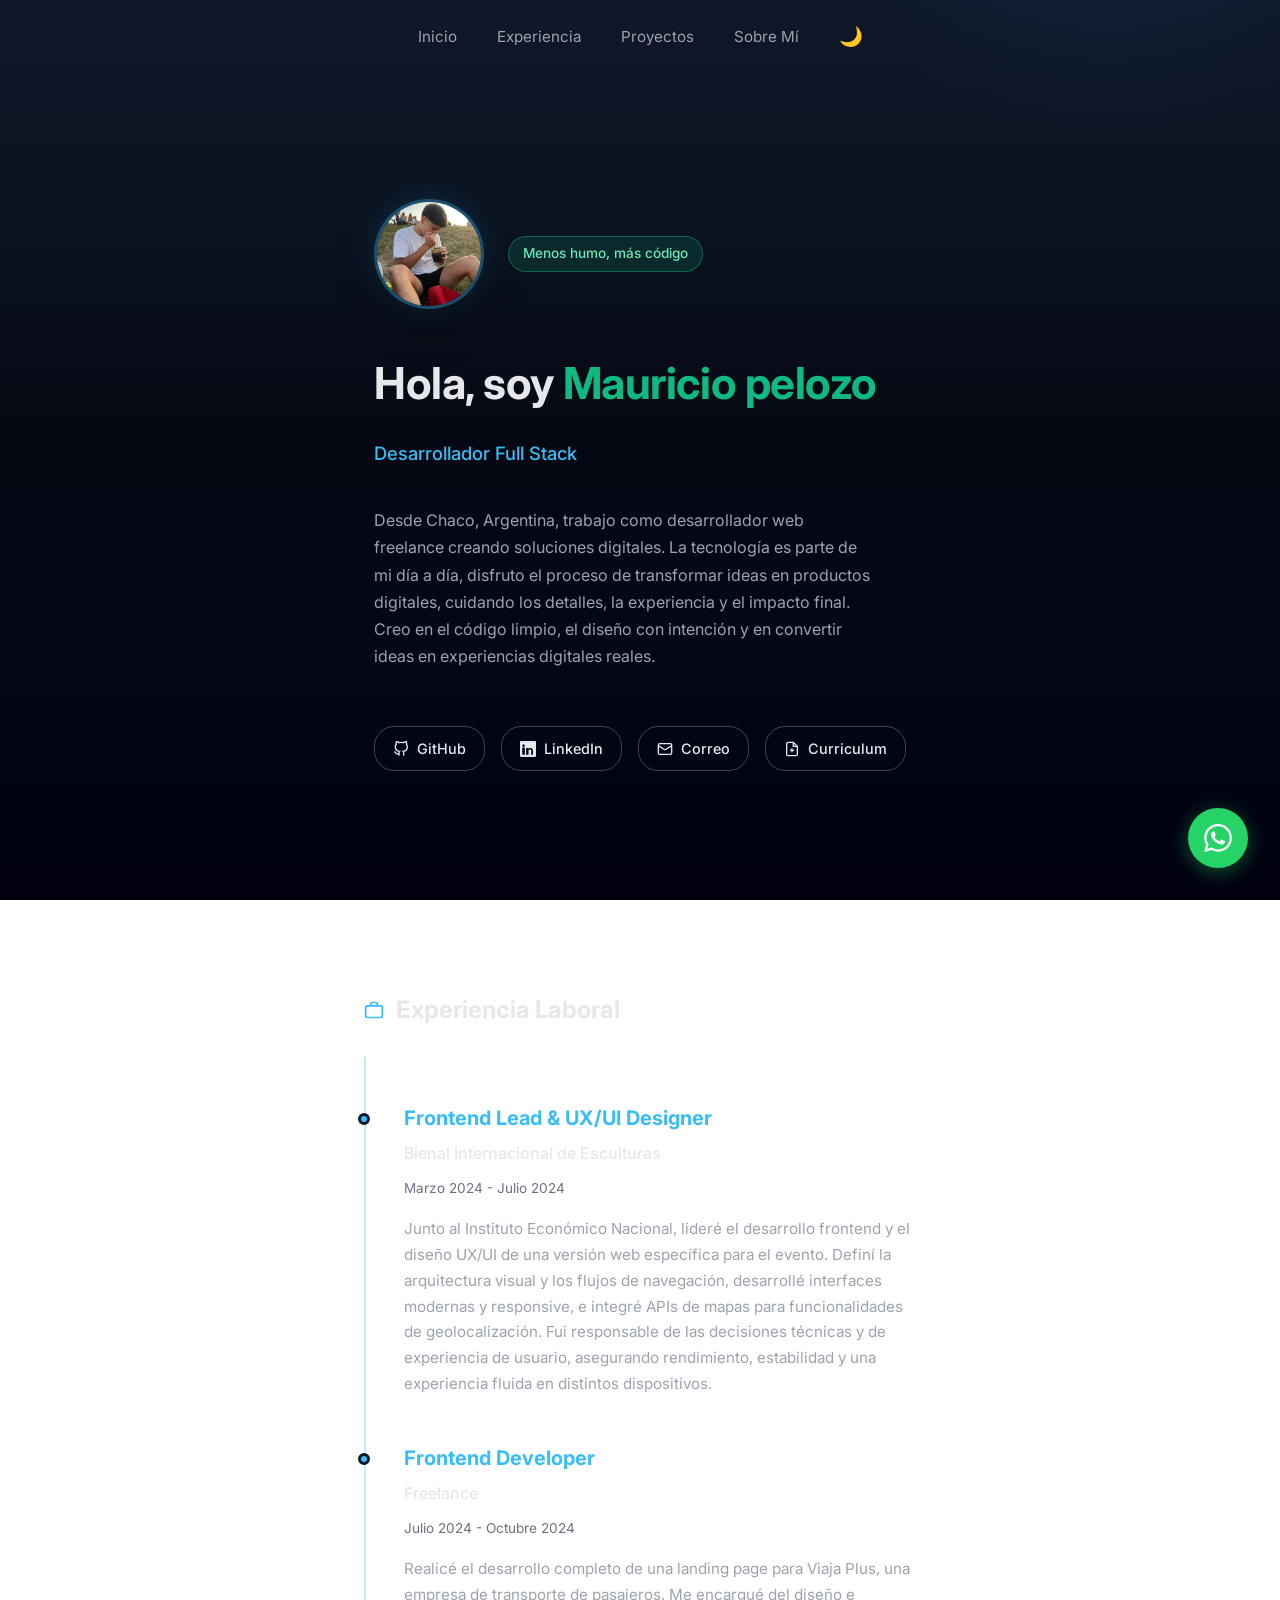
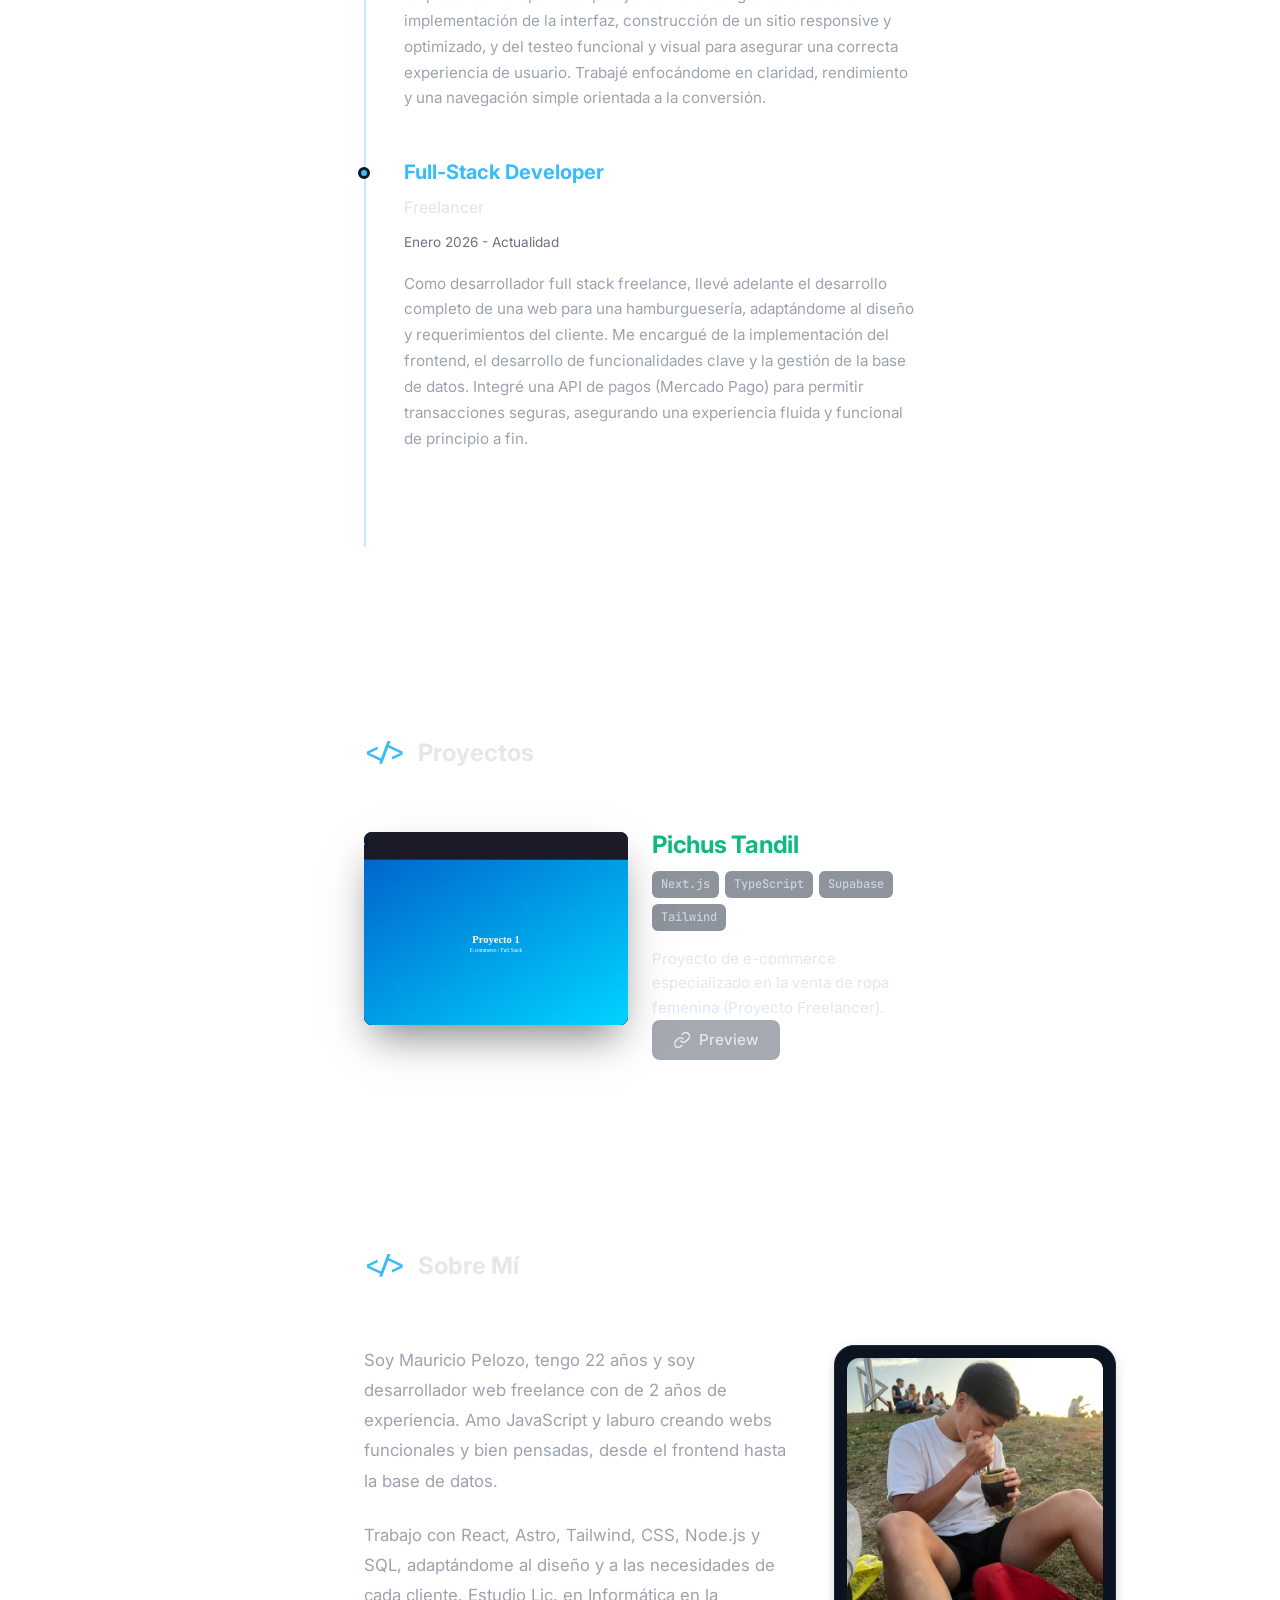
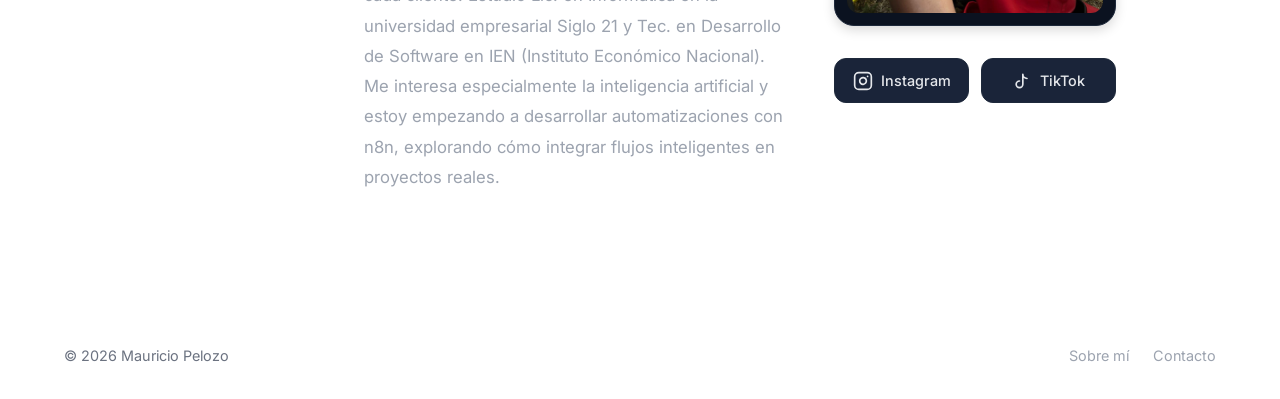
==== commit 1475deb6: "Update portfolio: removed contact section, redesigned footer, added WhatsApp button, repositioned so" ====
--- a/index.html
+++ b/index.html
@@ -39,27 +39,26 @@
         </div>
     </nav>
 
-    <!-- Hero Section -->
+    <!-- Hero Section by Mauri-->
     <section class="hero" id="top">
         <div class="container">
             <div class="hero-content">
                 <div class="hero-image">
                     <img src="assets/images/perfil.jpeg" alt="Tu Nombre" class="profile-img" loading="lazy">
-                    <div class="hero-badge">Disponible para trabajar</div>
+                    <div class="hero-badge">Menos humo, más código</div>
                 </div>
                 <h1 class="hero-title">Hola, soy <span class="hero-name">Mauricio pelozo</span></h1>
                 <p class="hero-subtitle">Desarrollador Full Stack </p>
                 <p class="hero-description">
-                    Desde Chaco, Argentina, trabajo como desarrollador web freelance creando soluciones digitales
-                    modernas y funcionales. La tecnología es parte de mi día a día, disfruto el proceso de transformar
-                    ideas en productos digitales, cuidando los detalles, la experiencia y el impacto final. Actualmente
-                    estudio la Licenciatura en Informática y la Tecnicatura en Desarrollo de Software, y estoy en
-                    constante aprendizaje, explorando nuevas herramientas y formas de mejorar cada proyecto.
+                    Desde Chaco, Argentina, trabajo como desarrollador web freelance creando soluciones digitales. La
+                    tecnología es parte de mi día a día, disfruto el proceso de transformar
+                    ideas en productos digitales, cuidando los detalles, la experiencia y el impacto final.
                     Creo en el código limpio, el diseño con intención y en convertir ideas en experiencias digitales
                     reales.
                 </p>
                 <div class="hero-buttons">
-                    <a href="https://github.com" target="_blank" rel="noopener noreferrer" class="btn btn-social">
+                    <a href="https://github.com/Maaupelozo" target="_blank" rel="noopener noreferrer"
+                        class="btn btn-social">
                         <svg width="16" height="16" viewBox="0 0 24 24" fill="none" stroke="currentColor"
                             stroke-width="2">
                             <path
@@ -68,7 +67,8 @@
                         </svg>
                         <span>GitHub</span>
                     </a>
-                    <a href="https://linkedin.com" target="_blank" rel="noopener noreferrer" class="btn btn-social">
+                    <a href="https://www.linkedin.com/in/mauricio-pelozo-71337528b/" target="_blank"
+                        rel="noopener noreferrer" class="btn btn-social">
                         <svg width="16" height="16" viewBox="0 0 24 24" fill="currentColor">
                             <path
                                 d="M20.447 20.452h-3.554v-5.569c0-1.328-.475-2.236-1.986-2.236-1.081 0-1.722.722-2.004 1.418-.103.249-.129.597-.129.946v5.441h-3.554s.047-8.842 0-9.769h3.554v1.383c.43-.664 1.199-1.61 2.919-1.61 2.134 0 3.734 1.39 3.734 4.38v5.616zM5.337 8.855c-1.144 0-1.915-.758-1.915-1.709 0-.956.77-1.71 1.955-1.71 1.187 0 1.915.75 1.94 1.71 0 .951-.753 1.709-1.98 1.709zm1.946 11.597H3.392V9.783h3.891v10.669zM22.225 0H1.771C.792 0 0 .774 0 1.729v20.542C0 23.227.792 24 1.771 24h20.451C23.2 24 24 23.227 24 22.271V1.729C24 .774 23.2 0 22.225 0z">
@@ -76,7 +76,8 @@
                         </svg>
                         <span>LinkedIn</span>
                     </a>
-                    <a href="mailto:correo@ejemplo.com" class="btn btn-social">
+                    <a href="https://mail.google.com/mail/?view=cm&fs=1&to=mauripelozo00@gmail.com" target="_blank"
+                        rel="noopener noreferrer" class="btn btn-social">
                         <svg width="16" height="16" viewBox="0 0 24 24" fill="none" stroke="currentColor"
                             stroke-width="2">
                             <rect x="2" y="4" width="20" height="16" rx="2"></rect>
@@ -99,7 +100,7 @@
         </div>
     </section>
 
-    <!-- Experience Section -->
+    <!-- Experience Section by Mauri -->
     <section class="experience" id="experiencia">
         <div class="container">
             <h2 class="section-title experience-title">
@@ -116,13 +117,16 @@
                 <div class="timeline-item left">
                     <span class="dot"></span>
                     <div class="content">
-                        <h3 class="job-title">Agent Builder & Automation Developer</h3>
-                        <p class="company">IntermediaIT</p>
-                        <p class="date">Octubre 2025 - Actualidad</p>
-                        <p class="description">
-                            Desarrollo de agentes personalizados y flujos de automatización en n8n para optimizar
-                            procesos internos y clientes. Integración y gestión de APIs externas. Mejora y mantenimiento
-                            continuo de agentes y workflows para asegurar estabilidad y confiabilidad.
+                        <h3 class="job-title">Frontend Lead & UX/UI Designer</h3>
+                        <p class="company">Bienal Internacional de Esculturas</p>
+                        <p class="date">Marzo 2024 - Julio 2024</p>
+                        <p class="description">
+                            Junto al Instituto Económico Nacional, lideré el desarrollo frontend y el diseño UX/UI de
+                            una versión web específica para el evento. Definí la arquitectura visual y los flujos de
+                            navegación, desarrollé interfaces modernas y responsive, e integré APIs de mapas para
+                            funcionalidades de geolocalización. Fui responsable de las decisiones técnicas y de
+                            experiencia de usuario, asegurando rendimiento, estabilidad y una experiencia fluida en
+                            distintos dispositivos.
                         </p>
                     </div>
                 </div>
@@ -131,13 +135,15 @@
                 <div class="timeline-item right">
                     <span class="dot"></span>
                     <div class="content">
-                        <h3 class="job-title">Full-Stack Developer</h3>
-                        <p class="company">IntermediaIT</p>
-                        <p class="date">Julio 2025 - Actualidad</p>
-                        <p class="description">
-                            Desarrollo y mantenimiento de un sistema de gestión, cumpliendo los requerimientos del
-                            cliente. Participación activa en reuniones de planificación y revisión de proyectos para
-                            asegurar la calidad y la eficiencia.
+                        <h3 class="job-title">Frontend Developer</h3>
+                        <p class="company">Freelance</p>
+                        <p class="date">Julio 2024 - Octubre 2024</p>
+                        <p class="description">
+                            Realicé el desarrollo completo de una landing page para Viaja Plus, una empresa de
+                            transporte de pasajeros. Me encargué del diseño e implementación de la interfaz,
+                            construcción de un sitio responsive y optimizado, y del testeo funcional y visual para
+                            asegurar una correcta experiencia de usuario. Trabajé enfocándome en claridad, rendimiento y
+                            una navegación simple orientada a la conversión.
                         </p>
                     </div>
                 </div>
@@ -148,47 +154,42 @@
                     <div class="content">
                         <h3 class="job-title">Full-Stack Developer</h3>
                         <p class="company">Freelancer</p>
-                        <p class="date">Enero 2025 - Actualidad</p>
-                        <p class="description">
-                            Actualmente me desempeño como desarrollador freelance, ofreciendo landing pages y tiendas
-                            online. Uno de mis proyectos más recientes fue la creación de un sitio web para un local de
-                            ropa femenina, donde desarrollo un e-commerce desde cero, permitiendo a los usuarios
-                            explorar productos y realizar compras en línea de forma segura.
-                        </p>
-                    </div>
-                </div>
-
-                <!-- Timeline Item 4 - RIGHT -->
+                        <p class="date">Enero 2026 - Actualidad</p>
+                        <p class="description">
+                            Como desarrollador full stack freelance, llevé adelante el desarrollo completo de una web
+                            para una hamburguesería, adaptándome al diseño y requerimientos del cliente. Me encargué de
+                            la implementación del frontend, el desarrollo de funcionalidades clave y la gestión de la
+                            base de datos. Integré una API de pagos (Mercado Pago) para permitir transacciones seguras,
+                            asegurando una experiencia fluida y funcional de principio a fin.
+                        </p>
+                    </div>
+                </div>
+
+                <!-- Timeline Item 4 - RIGHT 
                 <div class="timeline-item right">
                     <span class="dot"></span>
                     <div class="content">
-                        <h3 class="job-title">Front-End Developer</h3>
-                        <p class="company">MakiSan Tech</p>
-                        <p class="date">Octubre 2024 - Enero 2025</p>
-                        <p class="description">
-                            Realicé las pasantías de MakiSan Tech como Front-End Developer, donde fui responsable de
-                            transformar en código los diseños creados por mi compañera de equipo. Nuestro trabajo
-                            incluyó el desarrollo de aplicaciones web modernas e interactivas. También hemos
-                            implementado un Dashboard administrador que facilita la gestión del registro de los
-                            participantes de manera eficiente.
-                        </p>
-                    </div>
-                </div>
-
-                <!-- Timeline Item 5 - LEFT -->
+                        <h3 class="job-title">asd</h3>
+                        <p class="company">asd</p>
+                        <p class="date">asd</p>
+                        <p class="description">
+                          asd
+                        </p>
+                    </div>
+                </div>
+
+                 Timeline Item 5 - LEFT 
                 <div class="timeline-item left">
                     <span class="dot"></span>
                     <div class="content">
-                        <h3 class="job-title">Front-End Developer</h3>
-                        <p class="company">Freelancer</p>
-                        <p class="date">Febrero 2023</p>
-                        <p class="description">
-                            Trabajé como Freelancer en la creación de un sitio web para una banda de la ciudad de
-                            Tandil. Los invitados podían acceder a toda la información del evento e inscribirse a través
-                            de la página.
-                        </p>
-                    </div>
-                </div>
+                        <h3 class="job-title">asd</h3>
+                        <p class="company">asd</p>
+                        <p class="date">asd</p>
+                        <p class="description">
+                          asd
+                        </p>
+                    </div>
+                </div>-->
             </div>
         </div>
     </section>
@@ -218,26 +219,29 @@
             <div class="about-content">
                 <div class="about-text">
                     <p>
-                        Soy Fermín Facchin Quiroga, desarrollador Full-Stack y especialista en automatización de
-                        procesos. Actualmente trabajo en IntermediaIT como Agent Builder & Automation Developer,
-                        donde desarrollo agentes personalizados y flujos de automatización en n8n, y como Full-Stack
-                        Developer en sistemas de gestión.
+                        Soy Mauricio Pelozo, tengo 22 años y soy desarrollador web freelance con de 2 años de
+                        experiencia. Amo JavaScript y laburo creando webs funcionales y bien pensadas, desde el frontend
+                        hasta la base de datos.
                     </p>
                     <p>
-                        Trabajo con tecnologías como React, Next.js, Astro, Node.js, Tailwind CSS, y herramientas
-                        de automatización como n8n. Continúo mi formación en la Tecnicatura en Desarrollo de
-                        Aplicaciones Informáticas en la UNICEN y creo contenido en redes sociales para compartir mi
-                        día a día como programador, inspirando y conectando con otros desarrolladores.
+                        Trabajo con React, Astro, Tailwind, CSS, Node.js y SQL, adaptándome al diseño y a las
+                        necesidades de cada cliente.
+                        Estudio Lic. en Informática en la universidad empresarial Siglo 21 y Tec. en Desarrollo de
+                        Software en IEN (Instituto Económico Nacional).
+                        Me interesa especialmente la inteligencia artificial y estoy empezando a desarrollar
+                        automatizaciones con n8n, explorando cómo integrar flujos inteligentes en proyectos reales.
                     </p>
                 </div>
 
-                <div class="about-card">
-                    <div class="about-profile-wrapper">
-                        <img src="assets/images/perfil.jpeg" alt="Fermín Facchin Quiroga" class="about-profile-img"
-                            loading="lazy">
+                <div class="about-card-wrapper">
+                    <div class="about-card">
+                        <div class="about-profile-wrapper">
+                            <img src="assets/images/perfil.jpeg" alt="Fermín Facchin Quiroga" class="about-profile-img"
+                                loading="lazy">
+                        </div>
                     </div>
                     <div class="about-socials">
-                        <a href="https://instagram.com" target="_blank" class="btn-social-card">
+                        <a href="https://www.instagram.com/maau.js/" target="_blank" class="btn-social-card">
                             <svg width="20" height="20" viewBox="0 0 24 24" fill="none" stroke="currentColor"
                                 stroke-width="2" stroke-linecap="round" stroke-linejoin="round">
                                 <rect x="2" y="2" width="20" height="20" rx="5" ry="5"></rect>
@@ -246,7 +250,7 @@
                             </svg>
                             Instagram
                         </a>
-                        <a href="https://tiktok.com" target="_blank" class="btn-social-card">
+                        <a href="https://www.tiktok.com/@mauripelozo" target="_blank" class="btn-social-card">
                             <svg width="20" height="20" viewBox="0 0 24 24" fill="none" stroke="currentColor"
                                 stroke-width="2" stroke-linecap="round" stroke-linejoin="round">
                                 <path d="M9 12a4 4 0 1 0 4 4V4a5 5 0 0 0 5 5"></path>
@@ -259,83 +263,28 @@
         </div>
     </section>
 
-    <!-- Contact Section -->
-    <section class="contact" id="contacto">
-        <div class="container">
-            <h2 class="section-title">Contacto</h2>
-
-            <div class="contact-content">
-                <p class="contact-intro">¿Tienes un proyecto en mente? ¡Hablemos!</p>
-
-                <div class="contact-methods">
-                    <a href="mailto:tu.email@ejemplo.com" class="contact-card">
-                        <div class="contact-icon">✉️</div>
-                        <h3>Email</h3>
-                        <p>tu.email@ejemplo.com</p>
-                    </a>
-
-                    <a href="https://wa.me/tunumero" target="_blank" class="contact-card">
-                        <div class="contact-icon">💬</div>
-                        <h3>WhatsApp</h3>
-                        <p>+54 9 xxxx xxxxxx</p>
-                    </a>
-
-                    <a href="https://linkedin.com/in/tunombre" target="_blank" class="contact-card">
-                        <div class="contact-icon">💼</div>
-                        <h3>LinkedIn</h3>
-                        <p>Ver Perfil</p>
-                    </a>
-
-                    <a href="https://github.com/tunombre" target="_blank" class="contact-card">
-                        <div class="contact-icon">⚙️</div>
-                        <h3>GitHub</h3>
-                        <p>Ver Proyectos</p>
-                    </a>
-                </div>
-
-                <div class="contact-form">
-                    <h3>Envíame un mensaje</h3>
-                    <form id="contactForm" class="form">
-                        <div class="form-group">
-                            <input type="text" id="name" name="name" placeholder="Tu nombre" required
-                                aria-label="Nombre">
-                        </div>
-
-                        <div class="form-group">
-                            <input type="email" id="email" name="email" placeholder="tu@email.com" required
-                                aria-label="Email">
-                        </div>
-
-                        <div class="form-group">
-                            <textarea id="message" name="message" placeholder="Tu mensaje..." rows="5" required
-                                aria-label="Mensaje"></textarea>
-                        </div>
-
-                        <button type="submit" class="btn btn-primary">Enviar Mensaje</button>
-                        <p id="formMessage" class="form-message" style="display: none;"></p>
-                    </form>
-                </div>
-            </div>
-        </div>
-    </section>
-
     <!-- Footer -->
     <footer class="footer">
         <div class="container">
             <div class="footer-content">
-                <p>&copy; 2025 Tu Nombre. Todos los derechos reservados.</p>
-                <div class="social-links">
-                    <a href="https://github.com/tunombre" target="_blank" aria-label="GitHub">GitHub</a>
-                    <a href="https://linkedin.com/in/tunombre" target="_blank" aria-label="LinkedIn">LinkedIn</a>
-                    <a href="https://instagram.com/tunombre" target="_blank" aria-label="Instagram">Instagram</a>
-                    <a href="https://twitter.com/tunombre" target="_blank" aria-label="Twitter">Twitter</a>
+                <a href="https://www.linkedin.com/in/mauricio-pelozo-71337528b/" target="_blank"
+                    class="footer-copyright">© 2026 Mauricio
+                    Pelozo</a>
+                <div class="footer-links">
+                    <a href="#sobre-mi">Sobre mí</a>
+                    <a href="https://wa.me/5493624941613" target="_blank">Contacto</a>
                 </div>
             </div>
         </div>
     </footer>
 
-    <!-- Scroll to Top Button -->
-    <button class="scroll-to-top" id="scrollToTop" aria-label="Ir al inicio">↑</button>
+    <!-- WhatsApp Button -->
+    <a href="https://wa.me/5493624941613" target="_blank" class="whatsapp-button" aria-label="Contactar por WhatsApp">
+        <svg width="24" height="24" viewBox="0 0 24 24" fill="currentColor">
+            <path
+                d="M17.472 14.382c-.297-.149-1.758-.867-2.03-.967-.273-.099-.471-.148-.67.15-.197.297-.767.966-.94 1.164-.173.199-.347.223-.644.075-.297-.15-1.255-.463-2.39-1.475-.883-.788-1.48-1.761-1.653-2.059-.173-.297-.018-.458.13-.606.134-.133.298-.347.446-.52.149-.174.198-.298.298-.497.099-.198.05-.371-.025-.52-.075-.149-.669-1.612-.916-2.207-.242-.579-.487-.5-.669-.51-.173-.008-.371-.01-.57-.01-.198 0-.52.074-.792.372-.272.297-1.04 1.016-1.04 2.479 0 1.462 1.065 2.875 1.213 3.074.149.198 2.096 3.2 5.077 4.487.709.306 1.262.489 1.694.625.712.227 1.36.195 1.871.118.571-.085 1.758-.719 2.006-1.413.248-.694.248-1.289.173-1.413-.074-.124-.272-.198-.57-.347m-5.421 7.403h-.004a9.87 9.87 0 01-5.031-1.378l-.361-.214-3.741.982.998-3.648-.235-.374a9.86 9.86 0 01-1.51-5.26c.001-5.45 4.436-9.884 9.888-9.884 2.64 0 5.122 1.03 6.988 2.898a9.825 9.825 0 012.893 6.994c-.003 5.45-4.437 9.884-9.885 9.884m8.413-18.297A11.815 11.815 0 0012.05 0C5.495 0 .16 5.335.157 11.892c0 2.096.547 4.142 1.588 5.945L.057 24l6.305-1.654a11.882 11.882 0 005.683 1.448h.005c6.554 0 11.89-5.335 11.893-11.893a11.821 11.821 0 00-3.48-8.413Z" />
+        </svg>
+    </a>
 
     <!-- JavaScript -->
     <script src="js/main.js" defer></script>
--- a/css/styles.css
+++ b/css/styles.css
@@ -796,6 +796,7 @@
     transition: transform var(--dur-base) var(--ease), box-shadow var(--dur-base) var(--ease);
     transform: none;
     /* Remove default scale */
+    order: 1;
 }
 
 .project-item:hover .project-preview {
@@ -849,6 +850,7 @@
     justify-content: flex-start;
     /* Align to top */
     padding-top: var(--space-1);
+    order: 2;
 }
 
 .project-title {
@@ -970,11 +972,11 @@
 
 
 /* ==========================================
-   ABOUT SECTION
+   ABOUT SECTION by mauri
    ========================================== */
 
 .about .container {
-    max-width: 900px;
+    max-width: 1000px;
 }
 
 .about-title {
@@ -985,15 +987,8 @@
     position: relative;
     padding-bottom: var(--space-4);
     margin-bottom: var(--space-12);
-    /* Alignment Fix */
     font-size: 1.5rem;
-    max-width: 600px;
-    margin-left: auto;
-    margin-right: auto;
-    width: 100%;
-    padding-left: var(--space-6);
-    padding-right: var(--space-6);
-    box-sizing: border-box;
+    padding-left: 200px;
 }
 
 .about-title::after {
@@ -1005,8 +1000,7 @@
     grid-template-columns: 1.5fr 1fr;
     gap: var(--space-12);
     align-items: start;
-    /* Align text with "Sobre Mí" words (150px layout offset + ~55px icon/gap offset) */
-    padding-left: 205px;
+    padding-left: 200px;
 }
 
 .about-text {
@@ -1017,6 +1011,13 @@
 
 .about-text p {
     margin-bottom: var(--space-6);
+}
+
+/* ABOUT CARD WRAPPER */
+.about-card-wrapper {
+    display: flex;
+    flex-direction: column;
+    gap: var(--space-6);
 }
 
 /* ABOUT CARD */
@@ -1024,12 +1025,9 @@
     background: var(--bg-secondary);
     border: 1px solid var(--border-subtle);
     border-radius: 20px;
-    padding: var(--space-6);
+    padding: var(--space-3);
     box-shadow: var(--shadow-base);
     transition: all var(--dur-base);
-    display: flex;
-    flex-direction: column;
-    gap: var(--space-6);
 }
 
 .about-card:hover {
@@ -1057,10 +1055,11 @@
     transform: scale(1.05);
 }
 
-/* SOCIAL BUTTONS IN CARD */
+/* SOCIAL BUTTONS OUTSIDE CARD */
 .about-socials {
     display: flex;
-    gap: var(--space-4);
+    gap: var(--space-3);
+    margin-top: var(--space-2);
 }
 
 .btn-social-card {
@@ -1069,14 +1068,15 @@
     align-items: center;
     justify-content: center;
     gap: 8px;
-    padding: 12px;
+    padding: 10px 16px;
     background: var(--bg-card);
     border: 1px solid var(--border-subtle);
     border-radius: 12px;
     color: var(--text-primary);
     font-weight: 500;
-    font-size: 0.95rem;
+    font-size: 0.9rem;
     transition: all var(--dur-base);
+    text-decoration: none;
 }
 
 .btn-social-card:hover {
@@ -1094,150 +1094,103 @@
         padding-left: 0;
     }
 
-    .about-card {
+    .about-title {
+        padding-left: 0;
+    }
+
+    .about-card-wrapper {
         max-width: 400px;
         margin: 0 auto;
         width: 100%;
     }
-}
-
-/* ==========================================
-   CONTACT SECTION
-   ========================================== */
-
-.contact-intro {
-    text-align: center;
-    font-size: 1.25rem;
-    margin-bottom: var(--space-16);
-}
-
-.contact-methods {
-    display: grid;
-    grid-template-columns: repeat(auto-fit, minmax(200px, 1fr));
-    gap: var(--space-8);
-    margin-bottom: var(--space-20);
-}
-
-.contact-card {
-    background: var(--bg-card);
-    padding: var(--space-8);
-    border-radius: 12px;
-    text-align: center;
-    box-shadow: var(--shadow-sm);
-    transition: all var(--dur-base);
-    border: 1px solid var(--border-subtle);
-}
-
-.contact-card:hover {
-    transform: translateY(-8px);
-    border-color: var(--primary);
-    box-shadow: 0 0 30px rgba(56, 189, 248, 0.2);
-}
-
-.contact-icon {
-    font-size: 2.5rem;
-    margin-bottom: var(--space-4);
-}
-
-.contact-card h3 {
-    margin-bottom: var(--space-2);
-    margin-top: 0;
-}
-
-.contact-card p {
-    margin: 0;
-    color: var(--text-secondary);
-}
-
-.contact-form {
-    background: var(--bg-card);
-    padding: var(--space-12);
-    border-radius: 12px;
-    box-shadow: var(--shadow-sm);
-    max-width: 600px;
-    margin: 0 auto;
-    border: 1px solid var(--border-subtle);
-}
-
-.contact-form h3 {
-    text-align: center;
-    margin-bottom: var(--space-8);
-    margin-top: 0;
-}
-
-.contact-form .btn {
-    width: 100%;
-}
+
+    .about-card {
+        width: 100%;
+    }
+}
+
+/* Contact section removed */
 
 /* ==========================================
    FOOTER
    ========================================== */
 
 .footer {
-    background: var(--bg-card);
-    color: var(--text-primary);
+    background: transparent;
     padding: var(--space-8) 0;
-    border-top: 1px solid var(--border-subtle);
+    border-top: none;
+    font-size: 0.9rem;
 }
 
 .footer-content {
     display: flex;
     justify-content: space-between;
     align-items: center;
-    flex-wrap: wrap;
-    gap: var(--space-8);
-}
-
-.footer-content p {
+}
+
+.footer-copyright {
+    color: var(--text-tertiary);
+    text-decoration: none;
+    transition: color var(--dur-base);
     margin: 0;
+}
+
+.footer-copyright:hover {
+    color: var(--primary);
+}
+
+.footer-links {
+    display: flex;
+    gap: var(--space-6);
+}
+
+.footer-links a {
     color: var(--text-secondary);
+    text-decoration: none;
+    transition: color var(--dur-base);
+}
+
+.footer-links a:hover {
+    color: var(--primary);
 }
 
 .social-links {
-    display: flex;
-    gap: var(--space-6);
-}
-
-.social-links a {
-    color: var(--text-secondary);
-    transition: color var(--dur-base);
-}
-
-.social-links a:hover {
-    color: var(--primary);
+    display: none;
 }
 
 /* ==========================================
-   SCROLL TO TOP
+   WHATSAPP BUTTON
    ========================================== */
 
-.scroll-to-top {
+.whatsapp-button {
     position: fixed;
     bottom: 2rem;
     right: 2rem;
-    width: 50px;
-    height: 50px;
-    background: linear-gradient(135deg, var(--primary), var(--primary-dark));
+    width: 60px;
+    height: 60px;
+    background: #25D366;
     color: #ffffff;
     border: none;
     border-radius: 50%;
     cursor: pointer;
-    font-size: 1.5rem;
-    display: none;
+    display: flex;
     align-items: center;
     justify-content: center;
-    box-shadow: 0 0 20px rgba(56, 189, 248, 0.3);
+    box-shadow: 0 4px 20px rgba(37, 211, 102, 0.4);
     transition: all var(--dur-base);
     z-index: 999;
-}
-
-.scroll-to-top.visible {
-    display: flex;
-}
-
-.scroll-to-top:hover {
-    transform: translateY(-5px);
-    box-shadow: 0 0 30px rgba(56, 189, 248, 0.5);
+    text-decoration: none;
+}
+
+.whatsapp-button:hover {
+    transform: translateY(-5px) scale(1.1);
+    box-shadow: 0 6px 30px rgba(37, 211, 102, 0.6);
+    background: #20BA5A;
+}
+
+.whatsapp-button svg {
+    width: 28px;
+    height: 28px;
 }
 
 /* ==========================================
